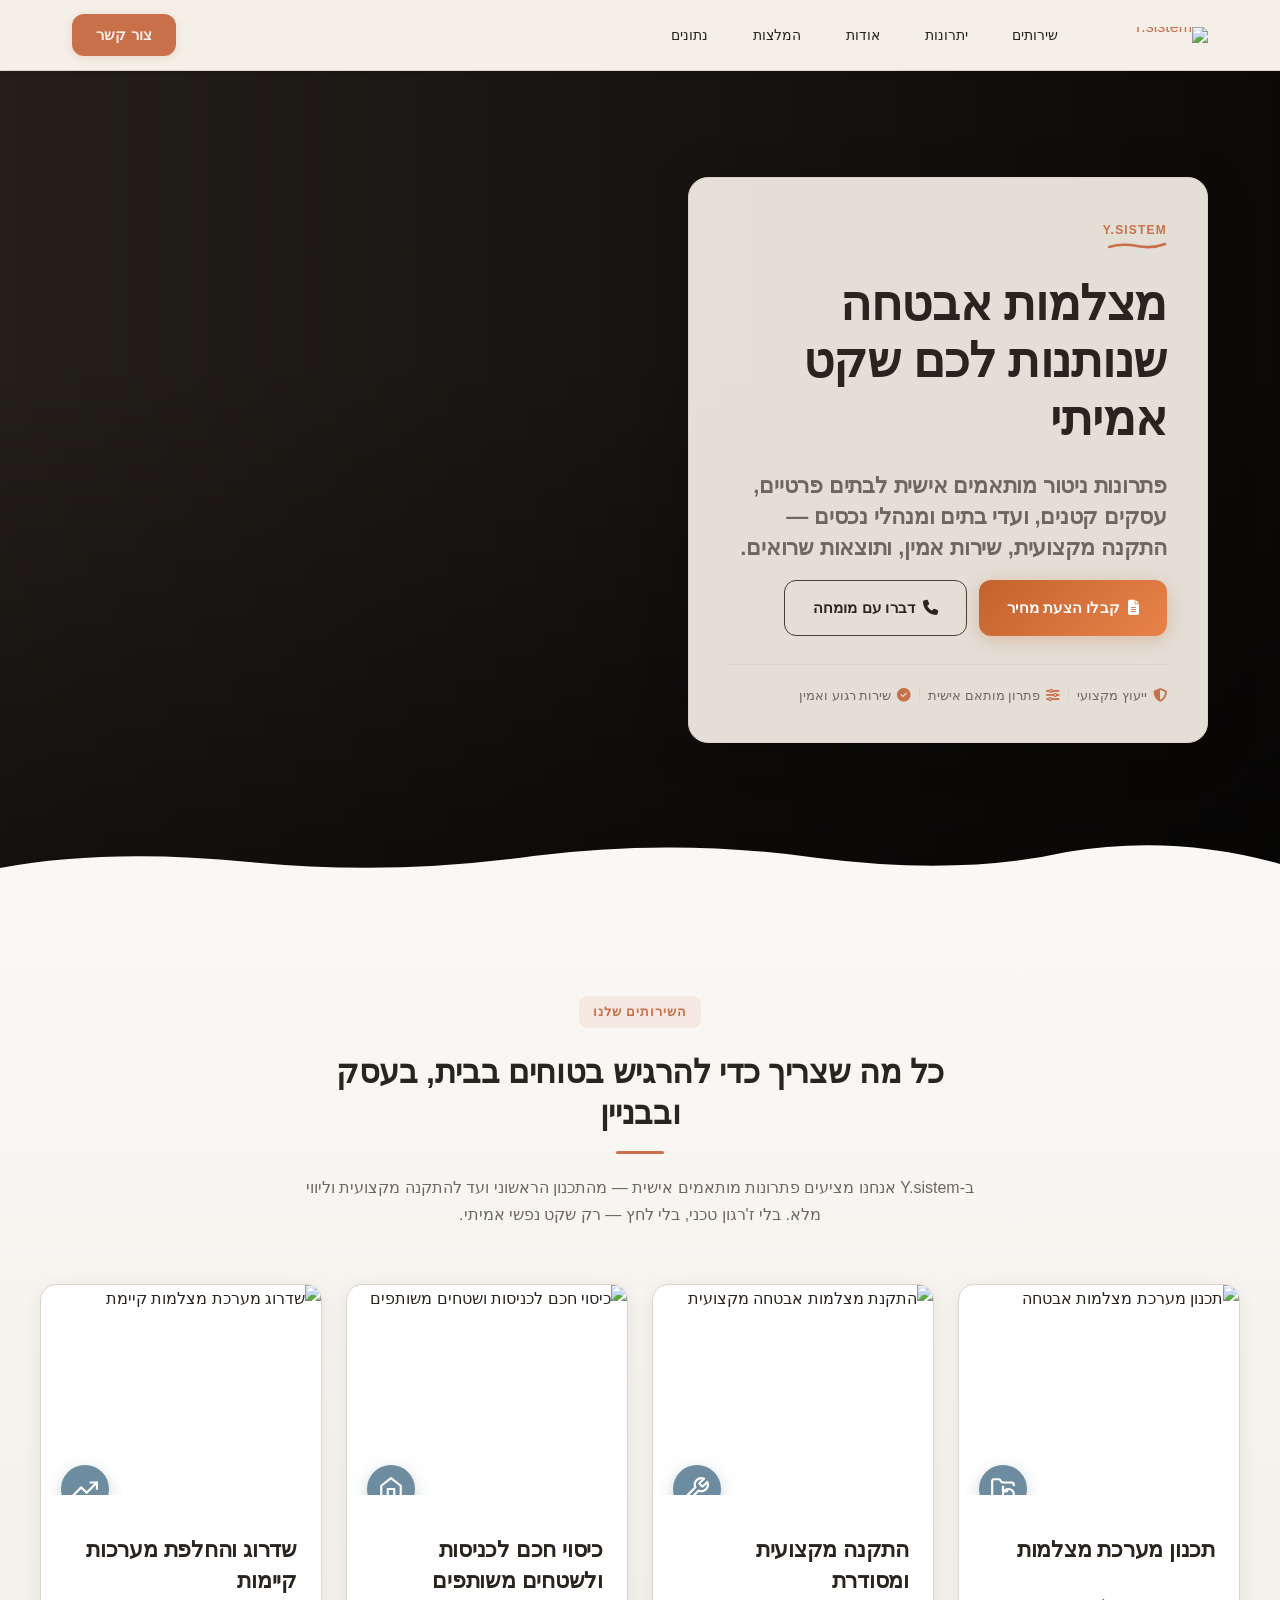
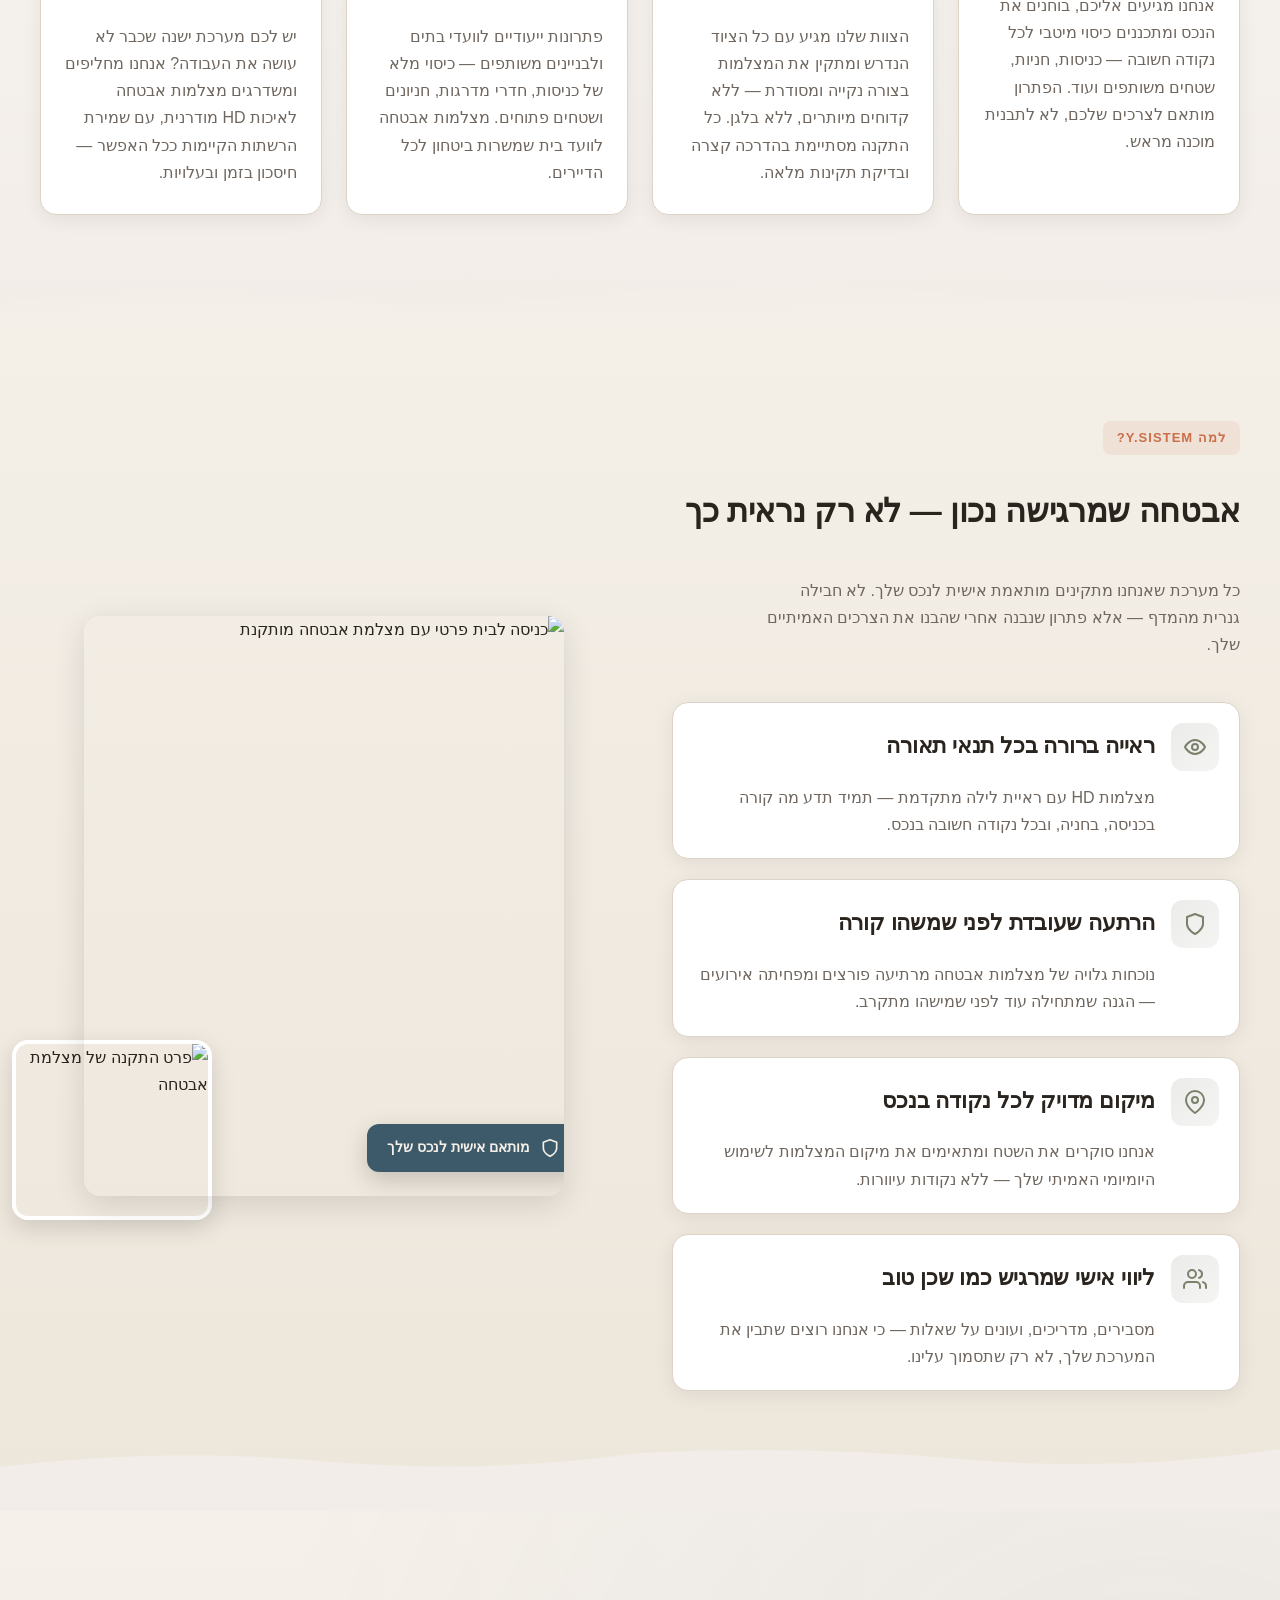
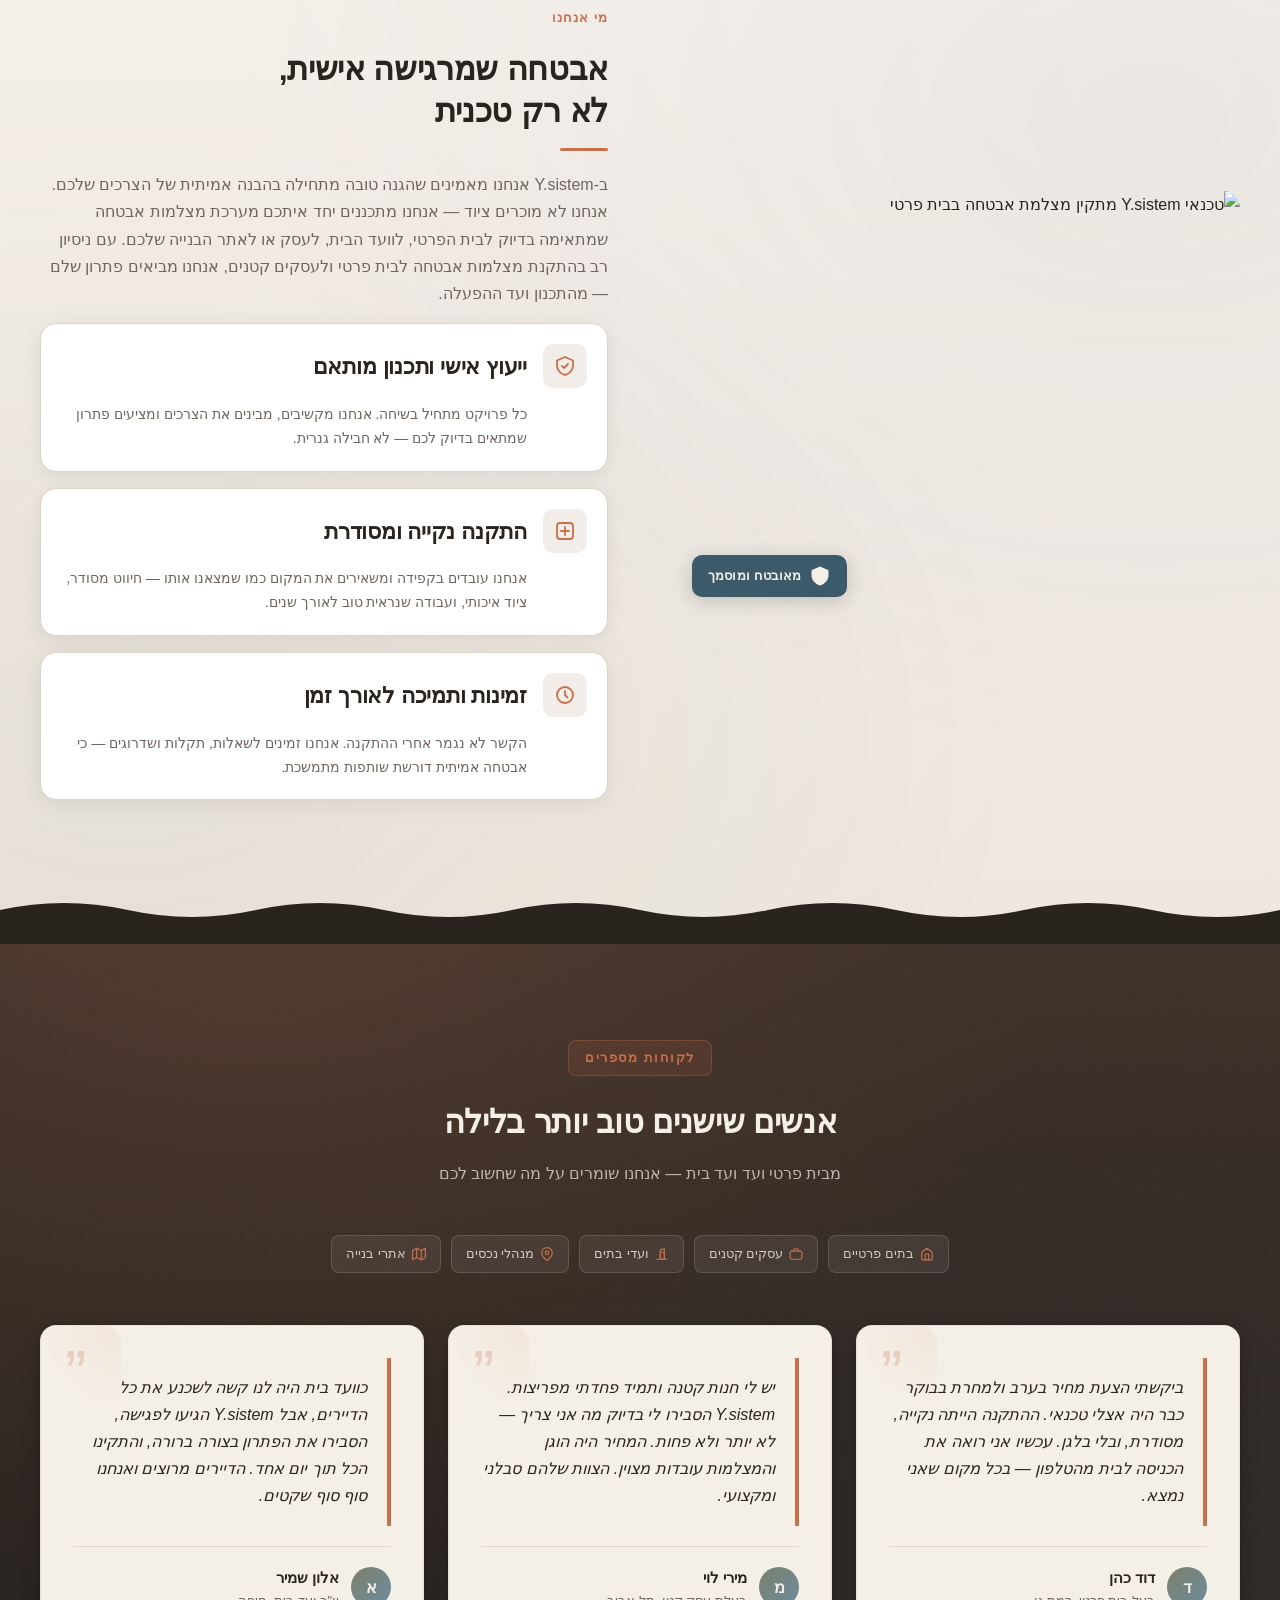
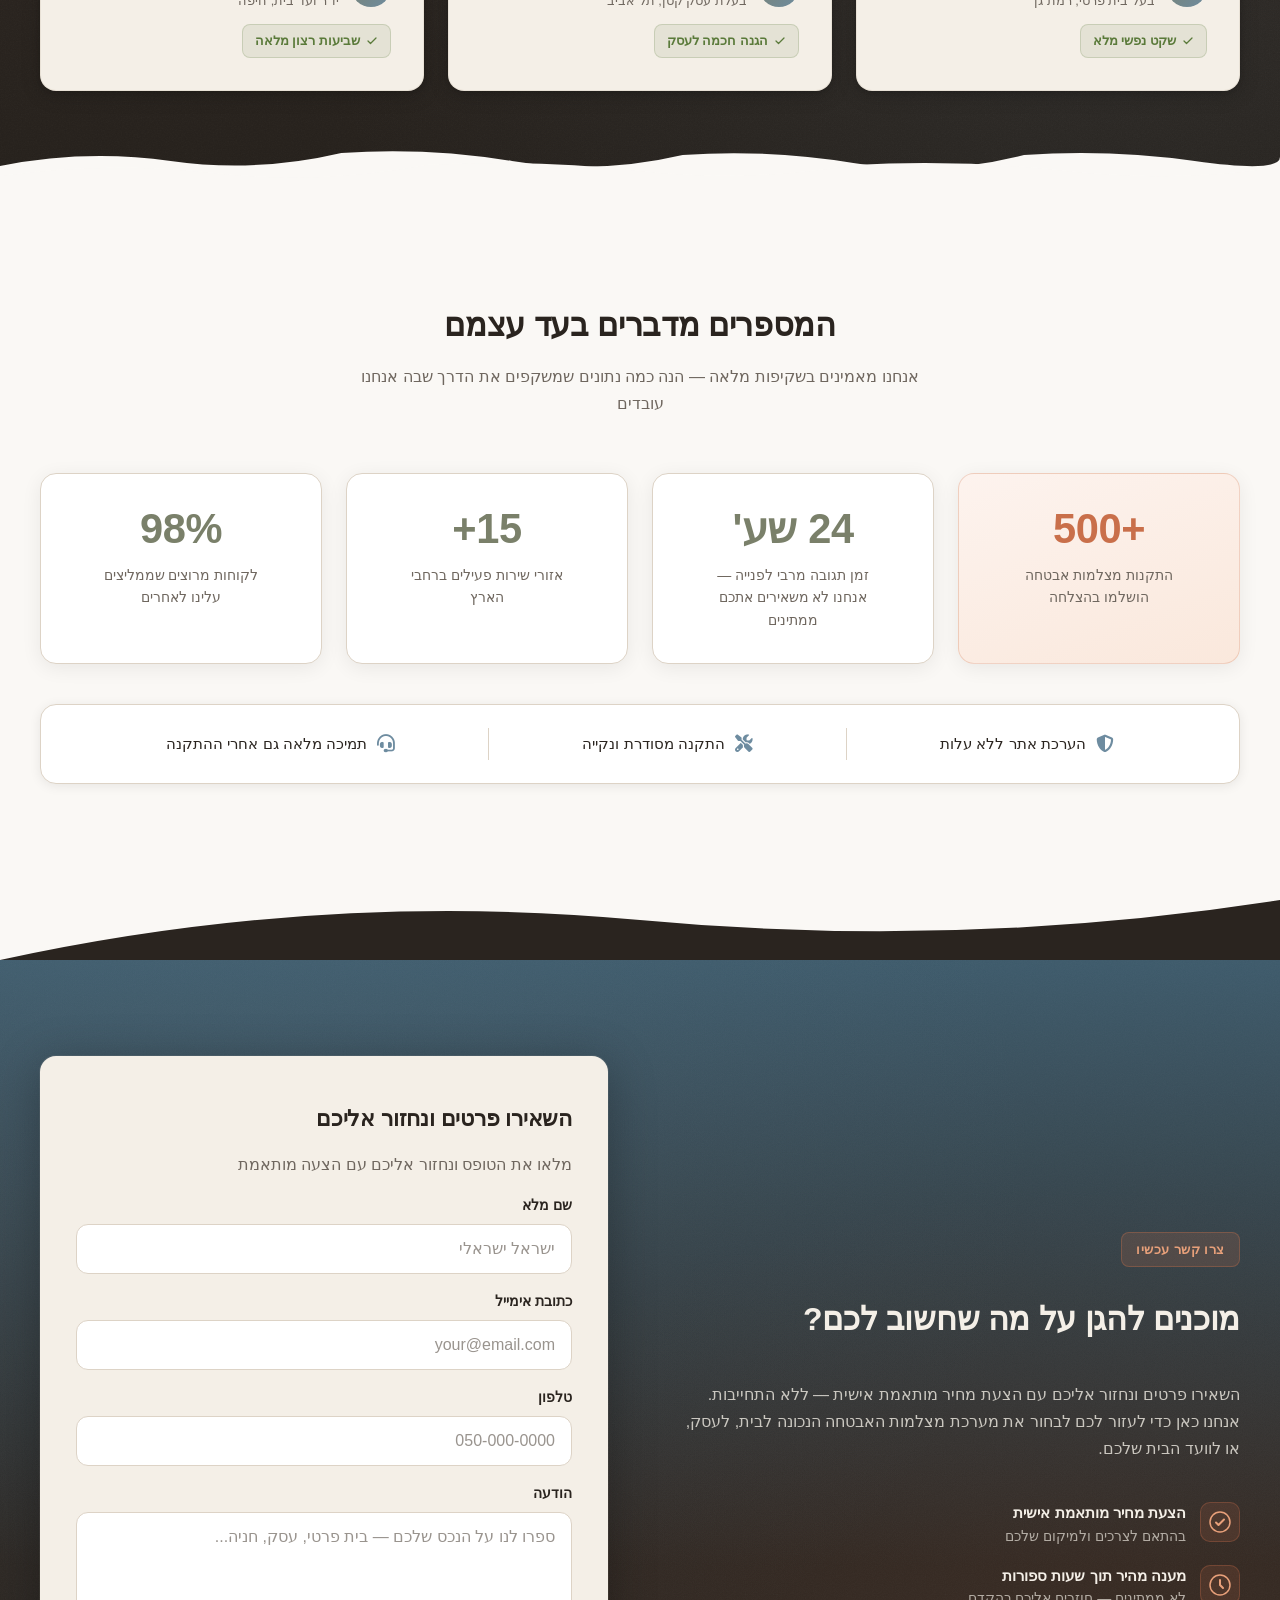
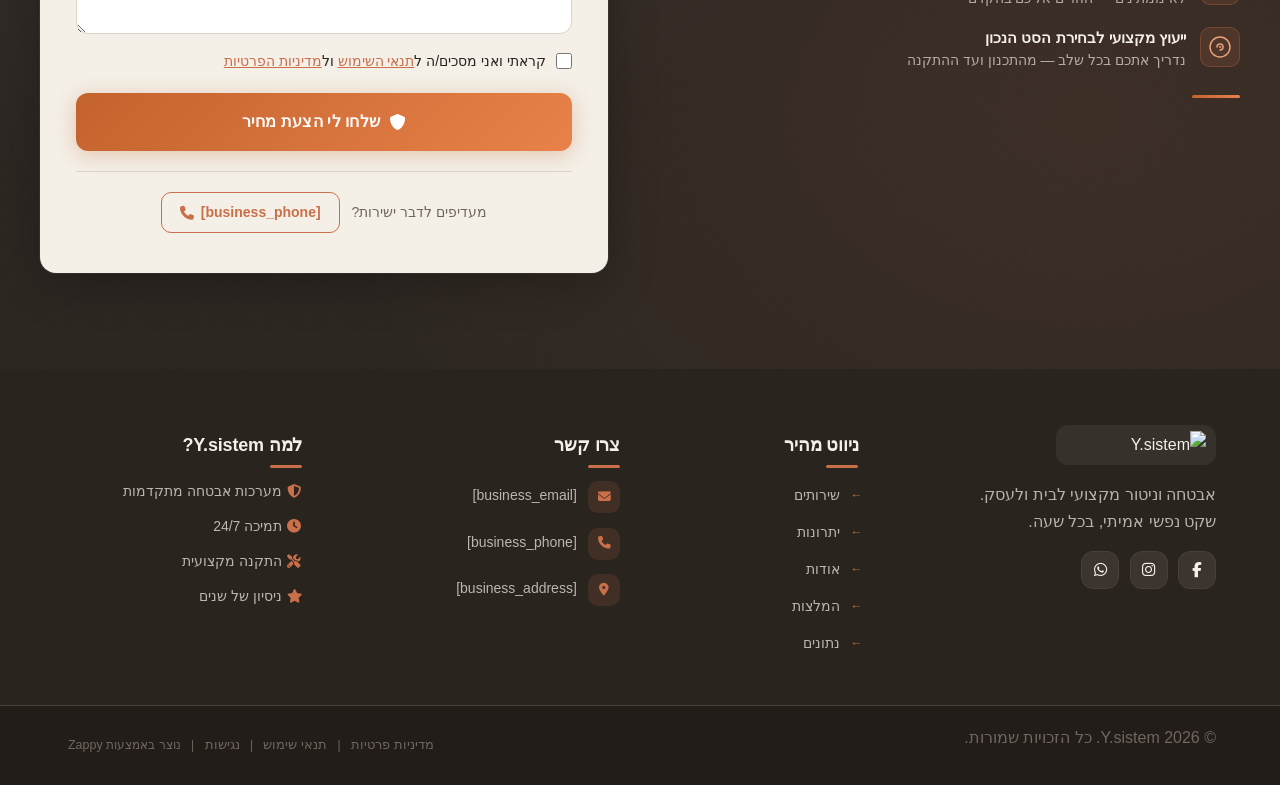
==== index.html @ 4dee4d4c "Background sync: Progressive GitHub Sync" ====
<!DOCTYPE html>
<html lang="he" dir="rtl">
<head>
    <meta charset="UTF-8">
    <meta name="viewport" content="width=device-width, initial-scale=1.0">
    <meta name="robots" content="index, follow">
    <title>Y.sistem — Y.sistem</title>
    <meta name="description" content="A security cameras business focused on creating a high-converting landing page with strong calls-to-action. The brand operates in the security and surveillance ">
    <meta name="keywords" content="Y.sistem, y.sistem, מצלמות אבטחה לעסקים קטנים, התקנת מצלמות אבטחה לבית פרטי, מצלמות אבטחה לוועד בית">
    
    <!-- Favicons -->
    <link rel="icon" type="image/x-icon" href="/assets/favicon.ico">
    <link rel="icon" type="image/png" sizes="16x16" href="/assets/favicon-16x16.png">
    <link rel="icon" type="image/png" sizes="32x32" href="/assets/favicon-32x32.png">
    <link rel="icon" type="image/png" sizes="48x48" href="/assets/favicon-48x48.png">
    <link rel="icon" type="image/png" sizes="192x192" href="/assets/favicon-192x192.png">
    <link rel="icon" type="image/png" sizes="512x512" href="/assets/favicon-512x512.png">
    <link rel="apple-touch-icon" href="/assets/apple-touch-icon.png">
    <!-- Zappy Analytics -->
<script>
(function() {
  'use strict';
  
  // Configuration
  var config = {
    websiteId: '3fe1076c-940b-409e-95b7-175dc9097318',
    apiUrl: 'https://api.zappy5.com/api/analytics/track',
    sessionDuration: 30 * 60 * 1000, // 30 minutes
    visitorDuration: 30 * 24 * 60 * 60 * 1000, // 30 days
    trackPageViews: true,
    trackClicks: true,
    trackFormSubmissions: true
  };
  
  // Generate or retrieve persistent visitor ID (30 days)
  function getVisitorId() {
    var visitorKey = 'zappy_visitor_' + config.websiteId;
    var visitor = null;
    
    try {
      visitor = localStorage.getItem(visitorKey);
      if (visitor) {
        var visitorData = JSON.parse(visitor);
        var now = Date.now();
        
        // Check if visitor ID is still valid (30 days)
        if (now - visitorData.created < config.visitorDuration) {
          // Update last seen timestamp
          visitorData.lastSeen = now;
          localStorage.setItem(visitorKey, JSON.stringify(visitorData));
          return visitorData.id;
        }
      }
    } catch (e) {
      console.warn('Zappy Analytics: LocalStorage not available');
    }
    
    // Generate new visitor ID
    var newVisitorId = 'zv_' + Date.now() + '_' + Math.random().toString(36).substr(2, 9);
    
    try {
      localStorage.setItem(visitorKey, JSON.stringify({
        id: newVisitorId,
        created: Date.now(),
        lastSeen: Date.now()
      }));
    } catch (e) {
      // Continue without local storage
    }
    
    return newVisitorId;
  }
  
  // Generate or retrieve session ID (30 minutes)
  function getSessionId() {
    var sessionKey = 'zappy_session_' + config.websiteId;
    var session = null;
    
    try {
      session = sessionStorage.getItem(sessionKey);
      if (session) {
        var sessionData = JSON.parse(session);
        var now = Date.now();
        
        // Check if session is still valid
        if (now - sessionData.timestamp < config.sessionDuration) {
          // Update timestamp
          sessionData.timestamp = now;
          sessionStorage.setItem(sessionKey, JSON.stringify(sessionData));
          return sessionData.id;
        }
      }
    } catch (e) {
      console.warn('Zappy Analytics: SessionStorage not available');
    }
    
    // Generate new session ID
    var newSessionId = 'zs_' + Date.now() + '_' + Math.random().toString(36).substr(2, 9);
    
    try {
      sessionStorage.setItem(sessionKey, JSON.stringify({
        id: newSessionId,
        timestamp: Date.now()
      }));
    } catch (e) {
      // Continue without session storage
    }
    
    return newSessionId;
  }
  
  var visitorId = getVisitorId();
  var sessionId = getSessionId();
  
  // Track an event
  function trackEvent(eventType, data) {
    data = data || {};
    
    var eventData = {
      website_id: config.websiteId,
      event_type: eventType,
      page_path: window.location.pathname,
      referrer: document.referrer || 'direct',
      visitor_id: visitorId,
      session_id: sessionId,
      metadata: data
    };
    
    // Use sendBeacon if available (better for page unload events)
    if (navigator.sendBeacon) {
      var blob = new Blob([JSON.stringify(eventData)], { type: 'application/json' });
      navigator.sendBeacon(config.apiUrl, blob);
    } else {
      // Fallback to fetch
      fetch(config.apiUrl, {
        method: 'POST',
        headers: {
          'Content-Type': 'application/json'
        },
        body: JSON.stringify(eventData),
        keepalive: true
      }).catch(function(error) {
        console.warn('Zappy Analytics: Failed to track event', error);
      });
    }
  }
  
  // Track page view
  if (config.trackPageViews) {
    trackEvent('pageview', {
      title: document.title,
      url: window.location.href
    });
  }
  
  // Track clicks on important elements
  if (config.trackClicks) {
    document.addEventListener('click', function(e) {
      var target = e.target;
      
      // Track button clicks (counted as actions)
      if (target.tagName === 'BUTTON' || target.closest('button')) {
        var button = target.tagName === 'BUTTON' ? target : target.closest('button');
        trackEvent('click', {
          element: 'button',
          text: button.textContent.trim().substring(0, 100),
          id: button.id || null,
          class: button.className || null
        });
      }
      
      // Track link clicks (navigation - not counted as actions)
      else if (target.tagName === 'A' || target.closest('a')) {
        var link = target.tagName === 'A' ? target : target.closest('a');
        trackEvent('navigation', {
          element: 'link',
          text: link.textContent.trim().substring(0, 100),
          href: link.href,
          external: link.hostname !== window.location.hostname
        });
      }
    }, true);
  }
  
  // Track form submissions
  if (config.trackFormSubmissions) {
    document.addEventListener('submit', function(e) {
      var form = e.target;
      
      trackEvent('form_submit', {
        form_id: form.id || null,
        form_name: form.name || null,
        form_action: form.action || null,
        form_method: form.method || 'GET'
      });
    }, true);
  }
  
  // Track time on page (send on page unload)
  var pageLoadTime = Date.now();
  
  window.addEventListener('beforeunload', function() {
    var timeOnPage = Math.floor((Date.now() - pageLoadTime) / 1000); // in seconds
    
    trackEvent('page_unload', {
      time_on_page: timeOnPage,
      page_path: window.location.pathname
    });
  });
  
  // Expose tracking function globally for custom events
  window.zappyAnalytics = {
    track: trackEvent,
    getVisitorId: function() { return visitorId; },
    getSessionId: function() { return sessionId; }
  };
  
})();
</script>
<!-- End Zappy Analytics -->
    <meta property="og:title" content="Y.sistem — Y.sistem">
    <meta property="og:description" content="A security cameras business focused on creating a high-converting landing page with strong calls-to-action. The brand operates in the security and surveillance ">
    <meta name="twitter:card" content="summary_large_image">
    <meta name="twitter:title" content="Y.sistem — Y.sistem">
    <meta name="twitter:description" content="A security cameras business focused on creating a high-converting landing page with strong calls-to-action. The brand operates in the security and surveillance ">
    <meta property="og:type" content="website">
  <meta property="og:locale" content="he_IL">
  
  
  
  
  
  <link rel="stylesheet" href="https://cdnjs.cloudflare.com/ajax/libs/font-awesome/6.4.0/css/all.min.css">

    <!-- Favicons -->
    <link rel="icon" type="image/x-icon" href="/assets/favicon.ico">
    <link rel="icon" type="image/png" sizes="16x16" href="/assets/favicon-16x16.png">
    <link rel="icon" type="image/png" sizes="32x32" href="/assets/favicon-32x32.png">
    <link rel="icon" type="image/png" sizes="48x48" href="/assets/favicon-48x48.png">
    <link rel="icon" type="image/png" sizes="192x192" href="/assets/favicon-192x192.png">
    <link rel="icon" type="image/png" sizes="512x512" href="/assets/favicon-512x512.png">
    <link rel="apple-touch-icon" href="/assets/apple-touch-icon.png">
    <!-- Cookie Consent -->
    <link rel="stylesheet" href="https://cdn.jsdelivr.net/npm/vanilla-cookieconsent@3/dist/cookieconsent.css">
    <script src="https://cdn.jsdelivr.net/npm/vanilla-cookieconsent@3/dist/cookieconsent.umd.js"></script>
    <!-- Mickidum Accessibility Toolbar -->
    <script src="https://cdn.jsdelivr.net/gh/mickidum/acc_toolbar/acctoolbar/acctoolbar.min.js"></script>
    <link rel="stylesheet" href="/styles.css">

    <style id="zappy-dropdown-submenu-styles">
      /* ========== DESKTOP DROPDOWN SUBMENU STYLES ========== */
      /* Base styles for dropdown submenus - parent must be positioned */
      .nav-menu li:has(.sub-menu), nav li:has(.sub-menu), .navbar li:has(.sub-menu), #navMenu li:has(.sub-menu) { position: relative; }
      /* Submenu base - hidden by default */
      .nav-menu .sub-menu, nav .sub-menu, .navbar .sub-menu, #navMenu .sub-menu { display: block !important; position: absolute !important; top: 100%; left: 0; min-width: 220px; background: white; border-radius: 8px; box-shadow: 0 8px 25px rgba(0,0,0,0.15); padding: 8px 0; opacity: 0; visibility: hidden; transform: translateY(10px); transition: all 0.3s ease; z-index: 1000; list-style: none; pointer-events: none; }
      /* CRITICAL: Desktop hover styles to show dropdown */
      .nav-menu li:hover > .sub-menu, nav li:hover > .sub-menu, .navbar li:hover > .sub-menu, #navMenu li:hover > .sub-menu { opacity: 1 !important; visibility: visible !important; transform: translateY(0) !important; pointer-events: auto !important; }
      /* Submenu item styling */
      .sub-menu li { list-style: none; margin: 0; padding: 0; }
      .sub-menu a { display: block !important; padding: 10px 16px !important; color: var(--text-dark, #333) !important; font-weight: 500; text-decoration: none; white-space: nowrap; transition: background-color 0.2s; }
      .sub-menu .zappy-nav-child > a { padding-left: 28px !important; font-size: 0.9em !important; opacity: 0.85 !important; }
      [dir="rtl"] .sub-menu .zappy-nav-child > a, html[lang="he"] .sub-menu .zappy-nav-child > a, html[lang="ar"] .sub-menu .zappy-nav-child > a { padding-left: 10px !important; padding-right: 28px !important; }
      .sub-menu .zappy-nav-parent > a { font-weight: 600 !important; }
      .sub-menu a:hover { background-color: #f5f5f5; }
      /* RTL (Hebrew/Arabic) dropdown positioning */
      [dir="rtl"] .nav-menu .sub-menu, [dir="rtl"] nav .sub-menu, [dir="rtl"] .navbar .sub-menu, html[lang="he"] .nav-menu .sub-menu, html[lang="he"] nav .sub-menu, html[lang="he"] .navbar .sub-menu, html[lang="ar"] .nav-menu .sub-menu, html[lang="ar"] nav .sub-menu, html[lang="ar"] .navbar .sub-menu { left: auto !important; right: 0 !important; }
      /* Hide empty dropdown menus (exclude catalog sub-menus that use <a> children instead of <li>) */
      .sub-menu:empty, .sub-menu:not(:has(li:not(.zappy-hidden-menu-item))):not(:has(> a)), .sub-menu:not(:has(li)):not(:has(> a)) { display: none !important; opacity: 0 !important; visibility: hidden !important; pointer-events: none !important; }
      /* Desktop: show submenu on Menu Group hover */
      li:has(.menu-group-title):hover > .sub-menu { opacity: 1 !important; visibility: visible !important; transform: translateY(0) !important; pointer-events: auto !important; }
      /* Menu Group title styling */
      .nav-menu > li > .menu-group-title, #navMenu > li > .menu-group-title { display: inline-block; padding: 0.5rem 1rem; cursor: default; user-select: none; }
      
      /* ========== MOBILE SUBMENU STYLES ========== */
      @media (max-width: 768px) {
        .nav-menu .sub-menu, nav .sub-menu, .navbar .sub-menu, #navMenu .sub-menu { position: static !important; transform: none !important; box-shadow: none !important; background: transparent !important; max-height: 0; overflow: hidden; opacity: 0; visibility: hidden; transition: max-height 0.3s ease, opacity 0.3s ease; padding: 0 !important; border-radius: 0 !important; }
        .navbar .sub-menu.mobile-expanded, .nav-menu .sub-menu.mobile-expanded, #navMenu .sub-menu.mobile-expanded { max-height: none !important; overflow-y: visible !important; opacity: 1 !important; visibility: visible !important; padding: 8px 0 8px 16px !important; }
        [dir="rtl"] .sub-menu.mobile-expanded, html[lang="he"] .sub-menu.mobile-expanded { padding: 8px 16px 8px 0 !important; }
        /* Disable hover behavior on mobile */
        .nav-menu li:hover > .sub-menu, nav li:hover > .sub-menu, .navbar li:hover > .sub-menu, #navMenu li:hover > .sub-menu { opacity: 0; visibility: hidden; pointer-events: none; }
        .nav-menu li > .sub-menu.mobile-expanded, nav li > .sub-menu.mobile-expanded, .navbar li > .sub-menu.mobile-expanded, #navMenu li > .sub-menu.mobile-expanded { opacity: 1 !important; visibility: visible !important; pointer-events: auto !important; }
        .nav-menu li:has(.sub-menu), nav li:has(.sub-menu), .navbar li:has(.sub-menu), #navMenu li:has(.sub-menu) { display: flex !important; flex-wrap: wrap !important; align-items: center !important; position: relative !important; min-height: 44px !important; }
        .nav-menu li:has(.sub-menu) > a, nav li:has(.sub-menu) > a, .navbar li:has(.sub-menu) > a, #navMenu li:has(.sub-menu) > a { flex: 1 !important; min-width: 0 !important; }
        .nav-menu li:has(.sub-menu) > .menu-group-title, nav li:has(.sub-menu) > .menu-group-title, .navbar li:has(.sub-menu) > .menu-group-title, #navMenu li:has(.sub-menu) > .menu-group-title { flex: 1 !important; min-width: 0 !important; padding: 0 !important; line-height: inherit !important; }
        .nav-menu li:has(.sub-menu) > .sub-menu, nav li:has(.sub-menu) > .sub-menu, .navbar li:has(.sub-menu) > .sub-menu, #navMenu li:has(.sub-menu) > .sub-menu { flex-basis: 100% !important; width: 100% !important; }
        .nav-menu li:has(.sub-menu) > a [class*="chevron"], .nav-menu li:has(.sub-menu) > a [class*="arrow"], .nav-menu li:has(.sub-menu) > a .fa-chevron-down, .nav-menu li:has(.sub-menu) > a .fa-angle-down, nav li:has(.sub-menu) > a [class*="chevron"], nav li:has(.sub-menu) > a [class*="arrow"], #navMenu li:has(.sub-menu) > a [class*="chevron"], #navMenu li:has(.sub-menu) > a [class*="arrow"] { display: none !important; visibility: hidden !important; }
        .mobile-submenu-toggle { display: flex !important; align-items: center !important; justify-content: center !important; width: 44px !important; height: auto !important; background: transparent !important; border: none !important; cursor: pointer !important; color: var(--text-dark) !important; position: static !important; flex-shrink: 0 !important; align-self: stretch !important; z-index: 2 !important; padding: 0 !important; margin: 0 !important; }
        .mobile-submenu-toggle::after { content: '' !important; width: 0 !important; height: 0 !important; border-left: 6px solid transparent !important; border-right: 6px solid transparent !important; border-top: 7px solid currentColor !important; transition: transform 0.3s ease !important; }
        .mobile-submenu-toggle.expanded::after { transform: rotate(180deg) !important; }
        .sub-menu a { padding: 10px 0 !important; display: block !important; color: var(--text-dark) !important; white-space: normal !important; }
        .sub-menu .zappy-nav-child > a { padding-left: 28px !important; font-size: 0.9em !important; opacity: 0.85 !important; }
        [dir="rtl"] .sub-menu .zappy-nav-child > a, html[lang="he"] .sub-menu .zappy-nav-child > a, html[lang="ar"] .sub-menu .zappy-nav-child > a { padding-left: 0 !important; padding-right: 28px !important; }
        .sub-menu .zappy-nav-parent > a { font-weight: 600 !important; }
        .nav-menu.active, #navMenu.active { max-width: 100vw !important; overflow-x: hidden !important; box-sizing: border-box !important; }
        .navbar .sub-menu li a, nav.navbar .sub-menu li a, .zappy-products-dropdown .sub-menu a { color: var(--text-dark) !important; }
      }
      @media (min-width: 769px) { .mobile-submenu-toggle { display: none !important; } }
    </style>

    <style id="mobile-lang-menu-deployed-css">
    @media (max-width: 768px) {
      .lang-switcher,
      .nav-cta-container .lang-switcher,
      .nav-container .lang-switcher,
      .navbar .lang-switcher,
      .navbar .nav-cta-container .lang-switcher,
      .nav-icons-left .lang-switcher,
      .nav-ecommerce-icons .lang-switcher { display: none !important; }
      .mobile-lang-menu { width: 100%; border-top: 1px solid rgba(128,128,128,0.2); padding: 8px 0 0 0; margin-top: 8px; }
      .mobile-lang-toggle { display: flex !important; align-items: center; justify-content: space-between; width: 100%; padding: 12px 16px; background: none; border: none; cursor: pointer; font-size: 15px; color: inherit; font-family: inherit; }
      .mobile-lang-toggle::after { content: ''; display: inline-block; width: 8px; height: 8px; border-right: 2px solid currentColor; border-bottom: 2px solid currentColor; transform: rotate(45deg); transition: transform 0.3s ease; margin-left: 8px; }
      .mobile-lang-toggle.expanded::after { transform: rotate(-135deg); }
      .mobile-lang-options { max-height: 0; overflow: hidden; transition: max-height 0.3s ease; }
      .mobile-lang-options.expanded { max-height: 300px; }
      .mobile-lang-option { display: flex !important; align-items: center; gap: 10px; padding: 10px 24px; text-decoration: none; color: inherit; font-size: 14px; font-family: inherit; }
      .mobile-lang-option:hover { background: rgba(128,128,128,0.1); }
      .mobile-lang-option.active { font-weight: 600; opacity: 0.7; pointer-events: none; }
      .mobile-lang-option img { width: 20px; height: 20px; border-radius: 50%; }
    }
    @media (min-width: 769px) {
      .mobile-lang-menu { display: none !important; }
    }
    </style>

    <style id="zappy-widget-visibility">
      #mic-access-tool-general-button, .mic-access-tool-general-button,
      #mic-init-access-tool .mic-access-tool-general-button, #mic-init-access-tool #mic-access-tool-general-button,
      ._access-icon, #mic-access-tool-box, .mic-access-tool-box,
      #mic-init-access-tool #mic-access-tool-box, div[id*="mic-access-tool-box"], ._access-menu {
        display: none !important; visibility: hidden !important; opacity: 0 !important; pointer-events: none !important;
      }
    </style>
</head>
<body>

  <nav class="navbar" dir="rtl">
  <button class="mobile-toggle" id="mobileToggle" aria-label="Menu">
    <svg class="hamburger-icon" width="24" height="24" viewBox="0 0 24 24" fill="none">
      <path d="M3 12h18M3 6h18M3 18h18" stroke="currentColor" stroke-width="2" stroke-linecap="round"></path>
    </svg>
    <svg class="close-icon" width="24" height="24" viewBox="0 0 24 24" fill="none" style="display: none;">
      <path d="M18 6L6 18M6 6l12 12" stroke="currentColor" stroke-width="2" stroke-linecap="round"></path>
    </svg>
  </button>

  <button class="phone-header-btn" data-phone="[business_phone]" aria-label="Call">
    <svg width="20" height="20" viewBox="0 0 24 24" fill="currentColor">
      <path d="M22 16.92v3a2 2 0 0 1-2.18 2 19.79 19.79 0 0 1-8.63-3.07 19.5 19.5 0 0 1-6-6 19.79 19.79 0 0 1-3.07-8.67A2 2 0 0 1 4.11 2h3a2 2 0 0 1 2 1.72 12.84 12.84 0 0 0 .7 2.81 2 2 0 0 1-.45 2.11L8.09 9.91a16 16 0 0 0 6 6l1.27-1.27a2 2 0 0 1 2.11-.45 12.84 12.84 0 0 0 2.81.7A2 2 0 0 1 22 16.92z"></path>
    </svg>
  </button>

  <div class="nav-container">
    <div class="nav-right-group"><div class="nav-brand">
      <a href="/" class="logo-link">
        <img src="/assets/y-sistem-logo.webp" alt="Y.sistem" class="logo">
      </a>
    </div><ul class="nav-menu" id="navMenu"><li><a href="#services">שירותים</a></li><li><a href="#benefits">יתרונות</a></li><li><a href="#about">אודות</a></li><li><a href="#testimonials">המלצות</a></li><li><a href="#stats">נתונים</a></li></ul></div>

    

    <div class="nav-cta-container">
      <a href="#contact" class="nav-cta-btn">צור קשר</a>
    </div>
  </div>
</nav>
<script>

// Navbar Mobile Menu Toggle and Contrast Fix
(function() {
  // Use 'load' event instead of 'DOMContentLoaded' to ensure we run AFTER all other scripts
  window.addEventListener('load', function() {
    
    // FIX MOBILE BUTTON CONTRAST
    // Detect navbar background color and apply contrasting color to mobile buttons
    const navbar = document.querySelector('.navbar, nav, header');
    if (!navbar) {
      console.log('[Navbar] Navbar element not found');
      return;
    }
    
    // DECLARE VARIABLES EARLY to avoid Temporal Dead Zone errors
    // These are used in multiple places below
    let mobileToggle = document.getElementById('mobileToggle') ||
                       document.querySelector('.mobile-toggle') ||
                       document.querySelector('.hamburger') ||
                       document.querySelector('.hamburger-menu') ||
                       document.querySelector('.menu-toggle') ||
                       document.querySelector('.burger-menu') ||
                       document.querySelector('[aria-label="Menu"]') ||
                       document.querySelector('[aria-label="תפריט"]');
    
    const phoneBtn = document.querySelector('.phone-header-btn');
    
    const computedStyle = window.getComputedStyle(navbar);
    let bgColor = computedStyle.backgroundColor;
    
    console.log('[Navbar] Initial navbar background:', bgColor);
    
    // Check if background is transparent or rgba with 0 alpha
    const isTransparent = bgColor === 'transparent' || 
                         bgColor === 'rgba(0, 0, 0, 0)' ||
                         (bgColor.startsWith('rgba') && bgColor.includes(', 0)'));
    
    if (isTransparent) {
      // Check for background-image or gradient
      const bgImage = computedStyle.backgroundImage;
      if (bgImage && bgImage !== 'none') {
        console.log('[Navbar] Navbar has background image/gradient, using dark text');
        bgColor = 'rgb(240, 240, 240)'; // Assume light background
      } else {
        // Transparent navbar - check body background
        const bodyBg = window.getComputedStyle(document.body).backgroundColor;
        console.log('[Navbar] Navbar transparent, using body background:', bodyBg);
        bgColor = bodyBg;
      }
    }
    
    // Calculate luminance to determine if background is light or dark
    const rgb = bgColor.match(/\d+/g);
    if (rgb && rgb.length >= 3) {
      const r = parseInt(rgb[0]);
      const g = parseInt(rgb[1]);
      const b = parseInt(rgb[2]);
      const luminance = (0.299 * r + 0.587 * g + 0.114 * b) / 255;
      
      // Mobile button colors are set by Claude's AI-generated CSS (same as .nav-menu a)
      // No dynamic color overrides needed - colors come from the generated navbar CSS
      console.log('[Navbar] Mobile button colors preserved from Claude CSS (luminance:', luminance.toFixed(2) + ')');
      
      // FIX ICON SIZES - Ensure SVGs are properly sized and visible
      // INJECT CRITICAL CSS TO OVERRIDE ANY CONFLICTING RULES
      const criticalCSS = document.createElement('style');
      criticalCSS.id = 'zappy-mobile-nav-fix';
      const htmlLang = document.documentElement.lang || 'en';
      const htmlDir = document.documentElement.dir || 'ltr';
      // Check both dir attribute AND lang for RTL detection
      // dir="rtl" is the most reliable indicator
      const isRTL = htmlDir === 'rtl' || htmlLang === 'he' || htmlLang === 'ar';
      
      criticalCSS.textContent = `
        /* Hide mobile buttons on desktop, show only on mobile */
        @media (min-width: 769px) {
          .mobile-toggle,
          .phone-header-btn {
            display: none !important;
          }
        }
        
        /* Show and position mobile buttons correctly on mobile */
        @media (max-width: 768px) {
          .mobile-toggle,
          .phone-header-btn {
            position: absolute !important;
            top: 50% !important;
            transform: translateY(-50%) !important;
            z-index: 1001 !important;
            display: flex !important;
            align-items: center !important;
            justify-content: center !important;
            width: 36px !important;
            height: 36px !important;
            border-radius: 50% !important;
            border: none !important;
            cursor: pointer !important;
            padding: 6px !important;
            background: none !important;
            color: var(--nav-text, var(--text-dark)) !important;
          }
          
          /* LTR positioning (default): hamburger LEFT, phone RIGHT */
          html:not([dir="rtl"]):not([lang="he"]):not([lang="ar"]) .mobile-toggle,
          html[dir="ltr"] .mobile-toggle {
            left: 12px !important;
            right: auto !important;
          }
          html:not([dir="rtl"]):not([lang="he"]):not([lang="ar"]) .phone-header-btn,
          html[dir="ltr"] .phone-header-btn {
            right: 12px !important;
            left: auto !important;
          }
          
          /* RTL positioning: hamburger RIGHT, phone LEFT */
          html[dir="rtl"] .mobile-toggle,
          html[lang="he"] .mobile-toggle,
          html[lang="ar"] .mobile-toggle {
            right: 12px !important;
            left: auto !important;
          }
          html[dir="rtl"] .phone-header-btn,
          html[lang="he"] .phone-header-btn,
          html[lang="ar"] .phone-header-btn {
            left: 12px !important;
            right: auto !important;
          }
          
          /* CRITICAL: Ensure nav-container has min-height on mobile */
          /* All children are positioned absolutely/fixed on mobile, so height:auto collapses to 0 */
          .nav-container {
            min-height: 70px !important;
            position: relative !important;
          }
          
          /* Ensure SVG icons are properly sized and inherit color */
          .mobile-toggle svg,
          .phone-header-btn svg {
            width: 24px !important;
            height: 24px !important;
            /* Don't force display - let JavaScript control hamburger/close toggle */
          }
          
          /* Reset nav-cta-container on mobile - remove desktop box-shadow/padding */
          /* that creates a visible ghost box when CTA button is hidden */
          .nav-cta-container {
            box-shadow: none !important;
            padding: 0 !important;
          }
          
          /* Hide nav-cta-container entirely on mobile when there's no lang-switcher */
          /* (only the CTA button is inside, and it's hidden on mobile) */
          .nav-cta-container:not(:has(.lang-switcher)) {
            display: none !important;
          }
          
          /* CRITICAL: Prevent hero image fade gradient from bleeding over headline text */
          /* The .image-fade-gradient has bottom: -30px (extends below parent) */
          /* On mobile stacked layout, this overlaps the h1 text below the image */
          .hero-image-column {
            overflow: hidden !important;
          }
          .image-fade-gradient {
            bottom: 0 !important;
          }
          
          /* Hide desktop language switcher on mobile - hamburger menu handles it */
          /* High specificity to override stored CSS */
          .lang-switcher,
          .nav-cta-container .lang-switcher,
          .nav-container .lang-switcher,
          .navbar .lang-switcher,
          .navbar .nav-cta-container .lang-switcher {
            display: none !important;
          }
        }
      `;
      
      // Remove existing fix if present and inject new one
      const existing = document.getElementById('zappy-mobile-nav-fix');
      if (existing) existing.remove();
      document.head.appendChild(criticalCSS);
      
      console.log('[Navbar] Critical CSS injected for mobile nav positioning');
      
      // ONLY apply inline positioning styles on mobile viewport
      // On desktop, the CSS handles hiding these buttons with display: none
      // Inline styles were breaking desktop layout by overriding CSS
      const isMobileViewport = window.innerWidth <= 768;
      
      if (mobileToggle) {
        // Icon sizing applies to all viewports for consistency
        const hamburgerIcon = mobileToggle.querySelector('.hamburger-icon');
        const closeIcon = mobileToggle.querySelector('.close-icon');
        
        if (hamburgerIcon) {
          hamburgerIcon.style.setProperty('width', '24px', 'important');
          hamburgerIcon.style.setProperty('height', '24px', 'important');
          hamburgerIcon.style.setProperty('display', 'block', 'important'); // Show hamburger by default
        }
        if (closeIcon) {
          closeIcon.style.setProperty('width', '24px', 'important');
          closeIcon.style.setProperty('height', '24px', 'important');
          closeIcon.style.setProperty('display', 'none', 'important'); // Hide close icon by default
        }
        
        // ONLY set positioning inline styles on mobile
        if (isMobileViewport) {
          mobileToggle.style.setProperty('position', 'absolute', 'important');
          mobileToggle.style.setProperty('top', '50%', 'important');
          mobileToggle.style.setProperty('transform', 'translateY(-50%)', 'important');
          mobileToggle.style.setProperty('z-index', '1001', 'important');
          
          // Clear any inline left/right so CSS can take over based on html[dir]
          mobileToggle.style.removeProperty('left');
          mobileToggle.style.removeProperty('right');
          
          console.log('[Navbar] Mobile toggle positioning applied (mobile viewport)');
        } else {
          // On desktop, clear any positioning styles to let CSS handle it
          mobileToggle.style.removeProperty('position');
          mobileToggle.style.removeProperty('top');
          mobileToggle.style.removeProperty('transform');
          mobileToggle.style.removeProperty('z-index');
          mobileToggle.style.removeProperty('left');
          mobileToggle.style.removeProperty('right');
          console.log('[Navbar] Desktop viewport - cleared mobile toggle inline positioning');
        }
      }
      
      if (phoneBtn) {
        // Icon sizing applies to all viewports
        const phoneIcon = phoneBtn.querySelector('svg');
        if (phoneIcon) {
          phoneIcon.style.width = '24px';
          phoneIcon.style.height = '24px';
          phoneIcon.setAttribute('width', '24');
          phoneIcon.setAttribute('height', '24');
        }
        
        // ONLY set positioning inline styles on mobile
        if (isMobileViewport) {
          phoneBtn.style.setProperty('position', 'absolute', 'important');
          phoneBtn.style.setProperty('top', '50%', 'important');
          phoneBtn.style.setProperty('transform', 'translateY(-50%)', 'important');
          phoneBtn.style.setProperty('z-index', '1001', 'important');
          
          // Clear any inline left/right so CSS can take over based on html[dir]
          phoneBtn.style.removeProperty('left');
          phoneBtn.style.removeProperty('right');
          
          console.log('[Navbar] Phone button positioning applied (mobile viewport)');
        } else {
          // On desktop, clear any positioning styles to let CSS handle it
          phoneBtn.style.removeProperty('position');
          phoneBtn.style.removeProperty('top');
          phoneBtn.style.removeProperty('transform');
          phoneBtn.style.removeProperty('z-index');
          phoneBtn.style.removeProperty('left');
          phoneBtn.style.removeProperty('right');
          console.log('[Navbar] Desktop viewport - cleared phone button inline positioning');
        }
      }
    } else {
      console.log('[Navbar] Could not parse background color:', bgColor);
    }
    
    // MOBILE MENU TOGGLE
    // Re-query in case DOM changed (mobileToggle already declared at top of function)
    mobileToggle = document.getElementById('mobileToggle') ||
                   document.querySelector('.mobile-toggle') ||
                   document.querySelector('.hamburger') ||
                   document.querySelector('.hamburger-menu') ||
                   document.querySelector('.menu-toggle') ||
                   document.querySelector('.burger-menu') ||
                   document.querySelector('[aria-label="Menu"]') ||
                   document.querySelector('[aria-label="תפריט"]');
    
    // EXPANDED SEARCH: Find nav menu by ID or class
    const navMenu = document.getElementById('navMenu') ||
                  document.querySelector('.nav-menu') ||
                  document.querySelector('.nav-links') ||
                  document.querySelector('nav ul:not(.submenu)');
    
    if (!mobileToggle || !navMenu) {
      console.log('[Navbar] Mobile toggle or menu not found:', { toggle: !!mobileToggle, menu: !!navMenu });
      return;
    }
    
    // Ensure navMenu has ID for CSS targeting
    if (!navMenu.id) {
      navMenu.id = 'navMenu';
    }
    
    console.log('[Navbar] Initializing mobile menu...');
    
    // Remove any existing event listeners by cloning the button
    const newToggle = mobileToggle.cloneNode(true);
    mobileToggle.parentNode.replaceChild(newToggle, mobileToggle);
    
    // Toggle menu on button click - use newToggle now
    newToggle.addEventListener('click', function(e) {
      e.preventDefault();
      e.stopPropagation();
      
      const hamburgerIcon = this.querySelector('.hamburger-icon');
      const closeIcon = this.querySelector('.close-icon');
      const isActive = navMenu.classList.contains('active');
      
      if (isActive) {
        // Close menu
        navMenu.classList.remove('active');
        if (hamburgerIcon) hamburgerIcon.style.setProperty('display', 'block', 'important');
        if (closeIcon) closeIcon.style.setProperty('display', 'none', 'important');
        document.body.style.overflow = '';
        console.log('[Navbar] Menu closed');
      } else {
        // Open menu
        navMenu.classList.add('active');
        if (hamburgerIcon) hamburgerIcon.style.setProperty('display', 'none', 'important');
        if (closeIcon) closeIcon.style.setProperty('display', 'block', 'important');
        document.body.style.overflow = 'hidden';
        console.log('[Navbar] Menu opened');
      }
    });
    
    // Close menu when clicking nav links (but NOT dropdown toggles)
    const navLinks = navMenu.querySelectorAll('a');
    navLinks.forEach(function(link) {
      link.addEventListener('click', function() {
        // Don't close if it's a dropdown child (unless it's a real navigation link)
        if (this.getAttribute('href') === '#') return;
        
        const hamburgerIcon = newToggle.querySelector('.hamburger-icon');
        const closeIcon = newToggle.querySelector('.close-icon');
        
        navMenu.classList.remove('active');
        if (hamburgerIcon) hamburgerIcon.style.setProperty('display', 'block', 'important');
        if (closeIcon) closeIcon.style.setProperty('display', 'none', 'important');
        document.body.style.overflow = '';
        console.log('[Navbar] Menu closed (link clicked)');
      });
    });
    
    // DROPDOWN MENU TOGGLE (for mobile and touch devices)
    var dropdownToggles = navMenu.querySelectorAll('.dropdown-toggle');
    dropdownToggles.forEach(function(toggle) {
      toggle.addEventListener('click', function(e) {
        e.preventDefault();
        e.stopPropagation();
        var parent = this.closest('.nav-dropdown');
        if (!parent) return;
        
        // Close other open dropdowns at the same level
        var siblings = parent.parentNode.querySelectorAll('.nav-dropdown.open');
        siblings.forEach(function(sib) {
          if (sib !== parent) sib.classList.remove('open');
        });
        
        parent.classList.toggle('open');
        console.log('[Navbar] Dropdown toggled:', parent.classList.contains('open') ? 'open' : 'closed');
      });
    });
    
    // Close dropdowns when clicking outside
    document.addEventListener('click', function(e) {
      if (!e.target.closest('.nav-dropdown')) {
        var openDropdowns = document.querySelectorAll('.nav-dropdown.open');
        openDropdowns.forEach(function(dd) { dd.classList.remove('open'); });
      }
    });
    
    console.log('[Navbar] Dropdown handlers initialized for ' + dropdownToggles.length + ' dropdowns');
    
    // Phone button functionality (phoneBtn already declared at top of function)
    if (phoneBtn) {
      phoneBtn.addEventListener('click', function() {
        // Get phone number from placeholder in page or use default
        const phoneLinks = document.querySelectorAll('a[href^="tel:"]');
        const phoneNumber = phoneLinks.length > 0 
          ? phoneLinks[0].getAttribute('href').replace('tel:', '')
          : '[business_phone]';
        
        window.location.href = 'tel:' + phoneNumber;
        console.log('[Navbar] Phone button clicked');
      });
    }
    
    console.log('[Navbar] Mobile menu initialized successfully');
    
    // === WHATSAPP BUTTON VISIBILITY FIX ===
    // Ensure WhatsApp floating button is hidden on desktop and visible on mobile
    // IMPORTANT: Only target the floating button by its class, NOT generic wa.me links
    const handleWhatsAppVisibility = function() {
      const whatsappBtn = document.querySelector('.whatsapp-float');
      if (whatsappBtn) {
        const isDesktop = window.innerWidth >= 769;
        if (isDesktop) {
          whatsappBtn.style.setProperty('display', 'none', 'important');
          whatsappBtn.style.setProperty('visibility', 'hidden', 'important');
          whatsappBtn.style.setProperty('opacity', '0', 'important');
          whatsappBtn.style.setProperty('pointer-events', 'none', 'important');
          console.log('[WhatsApp] Button hidden on desktop');
        } else {
          whatsappBtn.style.removeProperty('display');
          whatsappBtn.style.removeProperty('visibility');
          whatsappBtn.style.removeProperty('opacity');
          whatsappBtn.style.removeProperty('pointer-events');
          console.log('[WhatsApp] Button visible on mobile');
        }
      }
    };
    
    // Run on load
    handleWhatsAppVisibility();
    
    // Run on resize with debouncing
    let resizeTimer;
    window.addEventListener('resize', function() {
      clearTimeout(resizeTimer);
      resizeTimer = setTimeout(handleWhatsAppVisibility, 100);
    });
  });
})();

</script>
  
  <main>
    <section id="hero" class="index-hero-section" data-layout-spec="בית-hero" dir="rtl" data-hero-type="fullscreen-scrim">
  <!-- Background Image -->
  <div class="index-hero-bg">
    <img data-hero-bg="true" data-placeholder="index-hero-image-1" data-context="Sunlit private home entrance in Israel, warm afternoon light, a small discreet security camera mounted near the front door of a modern residential building, lush greenery, welcoming and lived-in atmosphere, soft natural colors, photorealistic, warm tones" width="1200" height="700" src="/assets/site-index-hero-image-1.webp" alt="כניסה לבית פרטי עם מצלמת אבטחה">
  </div>

  <!-- Scrim Overlay -->
  <div class="index-hero-scrim" aria-hidden="true"></div>

  <!-- Content Card -->
  <div class="index-hero-container">
    <div class="index-hero-card">

      <!-- Brand Label -->
      <div class="index-hero-label">
        <span>Y.sistem</span>
        <svg data-no-icon-edit="true" aria-hidden="true" class="index-hero-underline" viewBox="0 0 60 8" fill="none" xmlns="http://www.w3.org/2000/svg">
          <path d="M2 6 Q15 2 30 5 Q45 8 58 3" stroke="var(--accent)" stroke-width="2.5" stroke-linecap="round" fill="none"></path>
        </svg>
      </div>

      <!-- Headline -->
      <h1 class="index-hero-h1">מצלמות אבטחה שנותנות לכם שקט אמיתי</h1>

      <!-- Subtitle -->
      <h3 class="index-hero-subtitle">פתרונות ניטור מותאמים אישית לבתים פרטיים, עסקים קטנים, ועדי בתים ומנהלי נכסים — התקנה מקצועית, שירות אמין, ותוצאות שרואים.</h3>

      <!-- CTA Buttons -->
      <div class="index-hero-ctas">
        <a href="#contact" class="index-hero-btn-primary">
          <i class="fa-solid fa-file-lines"></i>
          קבלו הצעת מחיר
        </a>
        <a href="#contact" class="index-hero-btn-secondary">
          <i class="fa-solid fa-phone"></i>
          דברו עם מומחה
        </a>
      </div>

      <!-- Trust Strip -->
      <div class="index-hero-trust">
        <div class="index-hero-trust-item">
          <i class="fa-solid fa-shield-halved" aria-hidden="true"></i>
          <span>ייעוץ מקצועי</span>
        </div>
        <div class="index-hero-trust-sep" aria-hidden="true"></div>
        <div class="index-hero-trust-item">
          <i class="fa-solid fa-sliders" aria-hidden="true"></i>
          <span>פתרון מותאם אישית</span>
        </div>
        <div class="index-hero-trust-sep" aria-hidden="true"></div>
        <div class="index-hero-trust-item">
          <i class="fa-solid fa-circle-check" aria-hidden="true"></i>
          <span>שירות רגוע ואמין</span>
        </div>
      </div>

    </div>
  </div>

  <!-- Bottom Divider -->
  <div class="index-hero-divider-wrapper">
    <svg data-no-icon-edit="true" aria-hidden="true" viewBox="0 0 1440 80" preserveAspectRatio="none" xmlns="http://www.w3.org/2000/svg">
      <path d="M0,80 L0,48 Q120,28 280,42 Q440,56 600,36 Q760,18 920,38 Q1080,56 1200,32 Q1320,14 1440,44 L1440,80 Z" fill="#FAF8F5"></path>
    </svg>
  </div>

</section>

<section id="services" class="index-services-section" data-layout-spec="בית-services" dir="rtl">
  <div class="index-services-container">
    <!-- Intro Block -->
    <div class="index-services-intro">
      <span class="index-services-label">השירותים שלנו</span>
      <h2 class="index-services-title">כל מה שצריך כדי להרגיש בטוחים בבית, בעסק ובבניין</h2>
      <div class="index-services-title-divider" aria-hidden="true"></div>
      <p class="index-services-subtitle">ב-Y.sistem אנחנו מציעים פתרונות מותאמים אישית — מהתכנון הראשוני ועד להתקנה מקצועית וליווי מלא. בלי ז'רגון טכני, בלי לחץ — רק שקט נפשי אמיתי.</p>
    </div>

    <!-- Services Grid -->
    <div class="index-services-grid">

      <!-- Card 1: Planning -->
      <article class="index-services-card">
        <div class="index-services-card-image-wrap">
          <img data-placeholder="index-services-image-1" data-context="Professional security consultant reviewing building floor plans at a desk, pointing to camera placement positions on a blueprint, warm office lighting, approachable and professional atmosphere, security cameras business" width="600" height="400" src="/assets/site-index-services-image-1.webp" alt="תכנון מערכת מצלמות אבטחה">
          <div class="index-services-card-icon-circle" aria-hidden="true">
            <svg data-element-type="icon" data-icon-type="svg" xmlns="http://www.w3.org/2000/svg" width="26" height="26" viewBox="0 0 24 24" fill="none" stroke="currentColor" stroke-width="2" stroke-linecap="round" stroke-linejoin="round" aria-hidden="true">
              <path d="M9 20H4a2 2 0 0 1-2-2V5a2 2 0 0 1 2-2h3.9a2 2 0 0 1 1.69.9l.81 1.2a2 2 0 0 0 1.67.9H20a2 2 0 0 1 2 2v.5"></path>
              <path d="M12 10v4h4"></path>
              <circle cx="17" cy="17" r="5"></circle>
            </svg>
          </div>
        </div>
        <div class="index-services-card-body">
          <h3 class="index-services-card-title">תכנון מערכת מצלמות</h3>
          <p class="index-services-card-text">אנחנו מגיעים אליכם, בוחנים את הנכס ומתכננים כיסוי מיטבי לכל נקודה חשובה — כניסות, חניות, שטחים משותפים ועוד. הפתרון מותאם לצרכים שלכם, לא לתבנית מוכנה מראש.</p>
        </div>
      </article>

      <!-- Card 2: Installation -->
      <article class="index-services-card">
        <div class="index-services-card-image-wrap">
          <img data-placeholder="index-services-image-2" data-context="Skilled technician carefully installing a security camera on an exterior building wall, using professional tools, clean residential neighborhood background, daylight, trustworthy and competent appearance" width="600" height="400" src="/assets/site-index-services-image-2.webp" alt="התקנת מצלמות אבטחה מקצועית">
          <div class="index-services-card-icon-circle" aria-hidden="true">
            <svg data-element-type="icon" data-icon-type="svg" xmlns="http://www.w3.org/2000/svg" width="26" height="26" viewBox="0 0 24 24" fill="none" stroke="currentColor" stroke-width="2" stroke-linecap="round" stroke-linejoin="round" aria-hidden="true">
              <path d="M14.7 6.3a1 1 0 0 0 0 1.4l1.6 1.6a1 1 0 0 0 1.4 0l3.77-3.77a6 6 0 0 1-7.94 7.94l-6.91 6.91a2.12 2.12 0 0 1-3-3l6.91-6.91a6 6 0 0 1 7.94-7.94l-3.76 3.76z"></path>
            </svg>
          </div>
        </div>
        <div class="index-services-card-body">
          <h3 class="index-services-card-title">התקנה מקצועית ומסודרת</h3>
          <p class="index-services-card-text">הצוות שלנו מגיע עם כל הציוד הנדרש ומתקין את המצלמות בצורה נקייה ומסודרת — ללא קדוחים מיותרים, ללא בלגן. כל התקנה מסתיימת בהדרכה קצרה ובדיקת תקינות מלאה.</p>
        </div>
      </article>

      <!-- Card 3: Coverage for entrances -->
      <article class="index-services-card">
        <div class="index-services-card-image-wrap">
          <img data-placeholder="index-services-image-3" data-context="Modern apartment building entrance lobby with a visible security camera mounted above the door, clean and well-lit common area, residential building committee setting, safety and community feeling" width="600" height="400" src="/assets/site-index-services-image-3.webp" alt="כיסוי חכם לכניסות ושטחים משותפים">
          <div class="index-services-card-icon-circle" aria-hidden="true">
            <svg data-element-type="icon" data-icon-type="svg" xmlns="http://www.w3.org/2000/svg" width="26" height="26" viewBox="0 0 24 24" fill="none" stroke="currentColor" stroke-width="2" stroke-linecap="round" stroke-linejoin="round" aria-hidden="true">
              <path d="M3 9l9-7 9 7v11a2 2 0 0 1-2 2H5a2 2 0 0 1-2-2z"></path>
              <polyline points="9 22 9 12 15 12 15 22"></polyline>
            </svg>
          </div>
        </div>
        <div class="index-services-card-body">
          <h3 class="index-services-card-title">כיסוי חכם לכניסות ולשטחים משותפים</h3>
          <p class="index-services-card-text">פתרונות ייעודיים לוועדי בתים ולבניינים משותפים — כיסוי מלא של כניסות, חדרי מדרגות, חניונים ושטחים פתוחים. מצלמות אבטחה לוועד בית שמשרות ביטחון לכל הדיירים.</p>
        </div>
      </article>

      <!-- Card 4: Upgrades -->
      <article class="index-services-card">
        <div class="index-services-card-image-wrap">
          <img data-placeholder="index-services-image-4" data-context="Before and after comparison showing old blurry analog security camera being replaced with modern HD IP camera, clean installation, home or small business setting, improvement and upgrade concept" width="600" height="400" src="/assets/site-index-services-image-4.webp" alt="שדרוג מערכת מצלמות קיימת">
          <div class="index-services-card-icon-circle" aria-hidden="true">
            <svg data-element-type="icon" data-icon-type="svg" xmlns="http://www.w3.org/2000/svg" width="26" height="26" viewBox="0 0 24 24" fill="none" stroke="currentColor" stroke-width="2" stroke-linecap="round" stroke-linejoin="round" aria-hidden="true">
              <polyline points="23 6 13.5 15.5 8.5 10.5 1 18"></polyline>
              <polyline points="17 6 23 6 23 12"></polyline>
            </svg>
          </div>
        </div>
        <div class="index-services-card-body">
          <h3 class="index-services-card-title">שדרוג והחלפת מערכות קיימות</h3>
          <p class="index-services-card-text">יש לכם מערכת ישנה שכבר לא עושה את העבודה? אנחנו מחליפים ומשדרגים מצלמות אבטחה לאיכות HD מודרנית, עם שמירת הרשתות הקיימות ככל האפשר — חיסכון בזמן ובעלויות.</p>
        </div>
      </article>

    </div>
    <!-- End Grid -->

  </div>

  <!-- Bottom Divider: dusty blue ribbon -->
  <div class="index-services-divider-wrapper">
    <svg data-no-icon-edit="true" aria-hidden="true" viewBox="0 0 1200 90" preserveAspectRatio="none" xmlns="http://www.w3.org/2000/svg">
      <path d="M0,90 L0,55 Q100,38 200,52 T400,42 Q520,34 600,48 T800,40 Q950,30 1050,46 T1200,50 L1200,90 Z" fill="var(--bg-light)" opacity="0.18"></path>
      <path d="M0,90 L0,68 Q150,52 300,64 T600,56 Q780,46 900,60 T1200,62 L1200,90 Z" fill="var(--bg-light)" opacity="0.28"></path>
      <path d="M0,90 L0,78 Q200,65 400,76 T800,70 Q1000,62 1200,74 L1200,90 Z" fill="var(--bg-light)" opacity="0.45"></path>
    </svg>
  </div>

</section>

<section id="benefits" class="index-benefits-section" data-layout-spec="בית-benefits" dir="rtl">
  <div class="index-benefits-container">

    <!-- Content Column -->
    <div class="index-benefits-content">
      <div class="index-benefits-label">למה Y.sistem?</div>
      <h2 class="index-benefits-heading">אבטחה שמרגישה נכון — לא רק נראית כך</h2>
      <p class="index-benefits-intro">כל מערכת שאנחנו מתקינים מותאמת אישית לנכס שלך. לא חבילה גנרית מהמדף — אלא פתרון שנבנה אחרי שהבנו את הצרכים האמיתיים שלך.</p>

      <ul class="index-benefits-list">
        <li class="index-benefits-item">
          <div class="index-benefits-icon-wrap">
            <svg data-element-type="icon" data-icon-type="svg" xmlns="http://www.w3.org/2000/svg" width="24" height="24" viewBox="0 0 24 24" fill="none" stroke="currentColor" stroke-width="2" stroke-linecap="round" stroke-linejoin="round" aria-hidden="true">
              <circle cx="12" cy="12" r="3"></circle>
              <path d="M2 12s3.5-7 10-7 10 7 10 7-3.5 7-10 7-10-7-10-7z"></path>
            </svg>
          </div>
          <div class="index-benefits-item-content">
            <h3>ראייה ברורה בכל תנאי תאורה</h3>
            <p>מצלמות HD עם ראיית לילה מתקדמת — תמיד תדע מה קורה בכניסה, בחניה, ובכל נקודה חשובה בנכס.</p>
          </div>
        </li>

        <li class="index-benefits-item">
          <div class="index-benefits-icon-wrap">
            <svg data-element-type="icon" data-icon-type="svg" xmlns="http://www.w3.org/2000/svg" width="24" height="24" viewBox="0 0 24 24" fill="none" stroke="currentColor" stroke-width="2" stroke-linecap="round" stroke-linejoin="round" aria-hidden="true">
              <path d="M12 22s8-4 8-10V5l-8-3-8 3v7c0 6 8 10 8 10z"></path>
            </svg>
          </div>
          <div class="index-benefits-item-content">
            <h3>הרתעה שעובדת לפני שמשהו קורה</h3>
            <p>נוכחות גלויה של מצלמות אבטחה מרתיעה פורצים ומפחיתה אירועים — הגנה שמתחילה עוד לפני שמישהו מתקרב.</p>
          </div>
        </li>

        <li class="index-benefits-item">
          <div class="index-benefits-icon-wrap">
            <svg data-element-type="icon" data-icon-type="svg" xmlns="http://www.w3.org/2000/svg" width="24" height="24" viewBox="0 0 24 24" fill="none" stroke="currentColor" stroke-width="2" stroke-linecap="round" stroke-linejoin="round" aria-hidden="true">
              <path d="M21 10c0 7-9 13-9 13s-9-6-9-13a9 9 0 0 1 18 0z"></path>
              <circle cx="12" cy="10" r="3"></circle>
            </svg>
          </div>
          <div class="index-benefits-item-content">
            <h3>מיקום מדויק לכל נקודה בנכס</h3>
            <p>אנחנו סוקרים את השטח ומתאימים את מיקום המצלמות לשימוש היומיומי האמיתי שלך — ללא נקודות עיוורות.</p>
          </div>
        </li>

        <li class="index-benefits-item">
          <div class="index-benefits-icon-wrap">
            <svg data-element-type="icon" data-icon-type="svg" xmlns="http://www.w3.org/2000/svg" width="24" height="24" viewBox="0 0 24 24" fill="none" stroke="currentColor" stroke-width="2" stroke-linecap="round" stroke-linejoin="round" aria-hidden="true">
              <path d="M17 21v-2a4 4 0 0 0-4-4H5a4 4 0 0 0-4 4v2"></path>
              <circle cx="9" cy="7" r="4"></circle>
              <path d="M23 21v-2a4 4 0 0 0-3-3.87"></path>
              <path d="M16 3.13a4 4 0 0 1 0 7.75"></path>
            </svg>
          </div>
          <div class="index-benefits-item-content">
            <h3>ליווי אישי שמרגיש כמו שכן טוב</h3>
            <p>מסבירים, מדריכים, ועונים על שאלות — כי אנחנו רוצים שתבין את המערכת שלך, לא רק שתסמוך עלינו.</p>
          </div>
        </li>
      </ul>
    </div>

    <!-- Imagery Column -->
    <div class="index-benefits-imagery">
      <div class="index-benefits-main-tile">
        <img data-placeholder="index-benefits-image-1" data-context="Warm sunlit photograph of a modern residential entrance or small storefront with a visible security camera mounted near the door. The scene feels safe and welcoming — a clean Israeli street setting, warm afternoon light, intercom panel visible, potted plants nearby. Lifestyle photography, not technical." width="560" height="680" src="/assets/site-index-benefits-image-1.webp" alt="כניסה לבית פרטי עם מצלמת אבטחה מותקנת">
        <!-- Floating badge overlay -->
        <div class="index-benefits-badge" aria-hidden="true">
          <svg data-element-type="icon" data-icon-type="svg" xmlns="http://www.w3.org/2000/svg" width="20" height="20" viewBox="0 0 24 24" fill="none" stroke="currentColor" stroke-width="2" stroke-linecap="round" stroke-linejoin="round">
            <path d="M12 22s8-4 8-10V5l-8-3-8 3v7c0 6 8 10 8 10z"></path>
          </svg>
          <span>מותאם אישית לנכס שלך</span>
        </div>
      </div>

      <div class="index-benefits-peek-tile">
        <img data-placeholder="index-benefits-image-2" data-context="Close-up detail photograph of a security camera installation — a technician" s="" hands="" mounting="" a="" compact="" dome="" camera="" on="" wall="" bracket,="" or="" close-up="" of="" clean="" cable="" routing="" and="" plate.="" warm="" indoor="" lighting,="" professional="" tidy="" work.="" shows="" craftsmanship="" care.'="" width="260" height="220" src="/assets/site-index-benefits-image-2.webp" alt="פרט התקנה של מצלמת אבטחה">
      </div>
    </div>

  </div>

  <!-- Bottom divider -->
  <div class="index-benefits-divider-wrapper">
    <svg data-no-icon-edit="true" aria-hidden="true" viewBox="0 0 1200 72" preserveAspectRatio="none" xmlns="http://www.w3.org/2000/svg">
      <path d="M0,72 L0,28 Q150,8 300,22 T600,14 Q750,6 900,20 T1200,10 L1200,72 Z" fill="#F2EDE8"></path>
    </svg>
  </div>
</section>

<section id="about" class="index-about-section" data-layout-spec="בית-about" dir="rtl">
  <div class="index-about-container">
    <div class="index-about-grid">

      <!-- Image Block (START / RIGHT in RTL) -->
      <div class="index-about-image-block">
        <div class="index-about-image-wrapper">
          <img data-placeholder="index-about-image-1" data-context="A friendly male technician in a clean work uniform carefully installing a security camera on an interior wall of a modern Israeli home. He is focused and professional, using tools with care. The scene is warmly lit, approachable, and human — not a posed corporate shot. Background shows a tidy living space. The mood is reassuring and trustworthy." width="600" height="450" src="/assets/site-index-about-image-1.webp" alt="טכנאי Y.sistem מתקין מצלמת אבטחה בבית פרטי">
          <!-- Floating security badge decoration -->
          <div class="index-about-badge" aria-hidden="true">
            <svg data-no-icon-edit="true" aria-hidden="true" width="22" height="22" viewBox="0 0 22 22" fill="none" xmlns="http://www.w3.org/2000/svg">
              <path d="M11 2L3 5.5V10.5C3 14.9 6.4 19 11 20C15.6 19 19 14.9 19 10.5V5.5L11 2Z" fill="#F4EFE7" stroke="#F4EFE7" stroke-width="1"></path>
            </svg>
            <span>מאובטח ומוסמך</span>
          </div>
        </div>
      </div>

      <!-- Text Block (END / LEFT in RTL) -->
      <div class="index-about-text-block">
        <!-- Section label -->
        <span class="index-about-label">מי אנחנו</span>

        <h2 class="index-about-heading">אבטחה שמרגישה אישית,<br>לא רק טכנית</h2>

        <!-- Accent divider -->
        <div class="index-about-divider" aria-hidden="true"></div>

        <p class="index-about-body">ב-Y.sistem אנחנו מאמינים שהגנה טובה מתחילה בהבנה אמיתית של הצרכים שלכם. אנחנו לא מוכרים ציוד — אנחנו מתכננים יחד איתכם מערכת מצלמות אבטחה שמתאימה בדיוק לבית הפרטי, לוועד הבית, לעסק או לאתר הבנייה שלכם. עם ניסיון רב בהתקנת מצלמות אבטחה לבית פרטי ולעסקים קטנים, אנחנו מביאים פתרון שלם — מהתכנון ועד ההפעלה.</p>

        <!-- Trust Statements -->
        <div class="index-about-trust-list">

          <div class="index-about-trust-item">
            <div class="index-about-trust-icon">
              <svg data-element-type="icon" data-icon-type="svg" width="22" height="22" viewBox="0 0 22 22" fill="none" xmlns="http://www.w3.org/2000/svg">
                <path d="M11 2L3 5.5V10.5C3 14.9 6.4 19 11 20C15.6 19 19 14.9 19 10.5V5.5L11 2Z" stroke="currentColor" stroke-width="1.8" stroke-linejoin="round" fill="none"></path>
                <path d="M8 11L10 13L14 9" stroke="currentColor" stroke-width="1.8" stroke-linecap="round" stroke-linejoin="round"></path>
              </svg>
            </div>
            <div class="index-about-trust-content">
              <h3>ייעוץ אישי ותכנון מותאם</h3>
              <p>כל פרויקט מתחיל בשיחה. אנחנו מקשיבים, מבינים את הצרכים ומציעים פתרון שמתאים בדיוק לכם — לא חבילה גנרית.</p>
            </div>
          </div>

          <div class="index-about-trust-item">
            <div class="index-about-trust-icon">
              <svg data-element-type="icon" data-icon-type="svg" width="22" height="22" viewBox="0 0 22 22" fill="none" xmlns="http://www.w3.org/2000/svg">
                <rect x="3" y="3" width="16" height="16" rx="3" stroke="currentColor" stroke-width="1.8" fill="none"></rect>
                <path d="M7 11H15M11 7V15" stroke="currentColor" stroke-width="1.8" stroke-linecap="round"></path>
              </svg>
            </div>
            <div class="index-about-trust-content">
              <h3>התקנה נקייה ומסודרת</h3>
              <p>אנחנו עובדים בקפידה ומשאירים את המקום כמו שמצאנו אותו — חיווט מסודר, ציוד איכותי, ועבודה שנראית טוב לאורך שנים.</p>
            </div>
          </div>

          <div class="index-about-trust-item">
            <div class="index-about-trust-icon">
              <svg data-element-type="icon" data-icon-type="svg" width="22" height="22" viewBox="0 0 22 22" fill="none" xmlns="http://www.w3.org/2000/svg">
                <circle cx="11" cy="11" r="8" stroke="currentColor" stroke-width="1.8" fill="none"></circle>
                <path d="M11 7V11L13.5 13.5" stroke="currentColor" stroke-width="1.8" stroke-linecap="round" stroke-linejoin="round"></path>
              </svg>
            </div>
            <div class="index-about-trust-content">
              <h3>זמינות ותמיכה לאורך זמן</h3>
              <p>הקשר לא נגמר אחרי ההתקנה. אנחנו זמינים לשאלות, תקלות ושדרוגים — כי אבטחה אמיתית דורשת שותפות מתמשכת.</p>
            </div>
          </div>

        </div>
      </div>

    </div>
  </div>

  <!-- Bottom scalloped divider -->
  <div class="index-about-divider-wrapper">
    <svg data-no-icon-edit="true" aria-hidden="true" viewBox="0 0 1200 72" preserveAspectRatio="none" xmlns="http://www.w3.org/2000/svg">
      <path d="M0,72 L0,38 Q60,24 120,38 Q180,52 240,38 Q300,24 360,38 Q420,52 480,38 Q540,24 600,38 Q660,52 720,38 Q780,24 840,38 Q900,52 960,38 Q1020,24 1080,38 Q1140,52 1200,38 L1200,72 Z" fill="#2A241F"></path>
    </svg>
  </div>

</section>

<section class="index-testimonials-section" data-layout-spec="בית-testimonials" dir="rtl">
  <!-- Background texture overlay -->
  <div class="its-texture-overlay" aria-hidden="true"></div>

  <!-- Section Header -->
  <div class="its-container">
    <div class="its-header">
      <span class="its-label">לקוחות מספרים</span>
      <h2 class="its-title">אנשים שישנים טוב יותר בלילה</h2>
      <p class="its-subtitle">מבית פרטי ועד ועד בית — אנחנו שומרים על מה שחשוב לכם</p>
    </div>

    <!-- Trust Badges Row -->
    <div class="its-trust-chips" role="list" aria-label="סוגי לקוחות">
      <span class="its-chip" role="listitem">
        <svg data-element-type="icon" data-icon-type="svg" width="14" height="14" viewBox="0 0 24 24" fill="none" stroke="currentColor" stroke-width="2" stroke-linecap="round" stroke-linejoin="round" aria-hidden="true"><path d="M3 9l9-7 9 7v11a2 2 0 0 1-2 2H5a2 2 0 0 1-2-2z"></path><polyline points="9 22 9 12 15 12 15 22"></polyline></svg>
        בתים פרטיים
      </span>
      <span class="its-chip" role="listitem">
        <svg data-element-type="icon" data-icon-type="svg" width="14" height="14" viewBox="0 0 24 24" fill="none" stroke="currentColor" stroke-width="2" stroke-linecap="round" stroke-linejoin="round" aria-hidden="true"><rect x="2" y="7" width="20" height="14" rx="2"></rect><path d="M16 7V5a2 2 0 0 0-2-2h-4a2 2 0 0 0-2 2v2"></path></svg>
        עסקים קטנים
      </span>
      <span class="its-chip" role="listitem">
        <svg data-element-type="icon" data-icon-type="svg" width="14" height="14" viewBox="0 0 24 24" fill="none" stroke="currentColor" stroke-width="2" stroke-linecap="round" stroke-linejoin="round" aria-hidden="true"><path d="M3 21h18M9 21V5l7-2v18"></path><rect x="9" y="9" width="7" height="12"></rect></svg>
        ועדי בתים
      </span>
      <span class="its-chip" role="listitem">
        <svg data-element-type="icon" data-icon-type="svg" width="14" height="14" viewBox="0 0 24 24" fill="none" stroke="currentColor" stroke-width="2" stroke-linecap="round" stroke-linejoin="round" aria-hidden="true"><path d="M21 10c0 7-9 13-9 13s-9-6-9-13a9 9 0 0 1 18 0z"></path><circle cx="12" cy="10" r="3"></circle></svg>
        מנהלי נכסים
      </span>
      <span class="its-chip" role="listitem">
        <svg data-element-type="icon" data-icon-type="svg" width="14" height="14" viewBox="0 0 24 24" fill="none" stroke="currentColor" stroke-width="2" stroke-linecap="round" stroke-linejoin="round" aria-hidden="true"><polygon points="1 6 1 22 8 18 16 22 23 18 23 2 16 6 8 2 1 6"></polygon><line x1="8" y1="2" x2="8" y2="18"></line><line x1="16" y1="6" x2="16" y2="22"></line></svg>
        אתרי בנייה
      </span>
    </div>

    <!-- Testimonials Grid -->
    <div class="its-grid">

      <!-- Card 1: Private Home Owner -->
      <article class="its-card">
        <div class="its-quote-mark" aria-hidden="true">”</div>
        <blockquote class="its-quote">
          <p>ביקשתי הצעת מחיר בערב ולמחרת בבוקר כבר היה אצלי טכנאי. ההתקנה הייתה נקייה, מסודרת, ובלי בלגן. עכשיו אני רואה את הכניסה לבית מהטלפון — בכל מקום שאני נמצא.</p>
        </blockquote>
        <footer class="its-card-footer">
          <div class="its-customer-info">
            <div class="its-customer-avatar" aria-hidden="true">ד</div>
            <div class="its-customer-details">
              <cite class="its-customer-name">דוד כהן</cite>
              <span class="its-customer-context">בעל בית פרטי, רמת גן</span>
            </div>
          </div>
          <div class="its-result-tag">
            <svg data-element-type="icon" data-icon-type="svg" width="12" height="12" viewBox="0 0 24 24" fill="none" stroke="currentColor" stroke-width="2.5" stroke-linecap="round" stroke-linejoin="round" aria-hidden="true"><polyline points="20 6 9 17 4 12"></polyline></svg>
            שקט נפשי מלא
          </div>
        </footer>
      </article>

      <!-- Card 2: Small Business Owner -->
      <article class="its-card">
        <div class="its-quote-mark" aria-hidden="true">”</div>
        <blockquote class="its-quote">
          <p>יש לי חנות קטנה ותמיד פחדתי מפריצות. Y.sistem הסבירו לי בדיוק מה אני צריך — לא יותר ולא פחות. המחיר היה הוגן והמצלמות עובדות מצוין. הצוות שלהם סבלני ומקצועי.</p>
        </blockquote>
        <footer class="its-card-footer">
          <div class="its-customer-info">
            <div class="its-customer-avatar" aria-hidden="true">מ</div>
            <div class="its-customer-details">
              <cite class="its-customer-name">מירי לוי</cite>
              <span class="its-customer-context">בעלת עסק קטן, תל אביב</span>
            </div>
          </div>
          <div class="its-result-tag">
            <svg data-element-type="icon" data-icon-type="svg" width="12" height="12" viewBox="0 0 24 24" fill="none" stroke="currentColor" stroke-width="2.5" stroke-linecap="round" stroke-linejoin="round" aria-hidden="true"><polyline points="20 6 9 17 4 12"></polyline></svg>
            הגנה חכמה לעסק
          </div>
        </footer>
      </article>

      <!-- Card 3: Building Committee -->
      <article class="its-card">
        <div class="its-quote-mark" aria-hidden="true">”</div>
        <blockquote class="its-quote">
          <p>כוועד בית היה לנו קשה לשכנע את כל הדיירים, אבל Y.sistem הגיעו לפגישה, הסבירו את הפתרון בצורה ברורה, והתקינו הכל תוך יום אחד. הדיירים מרוצים ואנחנו סוף סוף שקטים.</p>
        </blockquote>
        <footer class="its-card-footer">
          <div class="its-customer-info">
            <div class="its-customer-avatar" aria-hidden="true">א</div>
            <div class="its-customer-details">
              <cite class="its-customer-name">אלון שמיר</cite>
              <span class="its-customer-context">יו"ר ועד בית, חיפה</span>
            </div>
          </div>
          <div class="its-result-tag">
            <svg data-element-type="icon" data-icon-type="svg" width="12" height="12" viewBox="0 0 24 24" fill="none" stroke="currentColor" stroke-width="2.5" stroke-linecap="round" stroke-linejoin="round" aria-hidden="true"><polyline points="20 6 9 17 4 12"></polyline></svg>
            שביעות רצון מלאה
          </div>
        </footer>
      </article>

    </div>
    <!-- End Grid -->

  </div>
  <!-- End Container -->

  <!-- Bottom Divider: terracotta wave transitioning to stats/lighter section -->
  <div class="its-divider-wrapper">
    <svg data-no-icon-edit="true" aria-hidden="true" viewBox="0 0 1200 90" preserveAspectRatio="none" xmlns="http://www.w3.org/2000/svg">
      <defs>
        <linearGradient id="its-wave-gradient" x1="0" y1="0" x2="1" y2="0">
          <stop offset="0%" stop-color="#C96F4A" stop-opacity="0.85"></stop>
          <stop offset="50%" stop-color="#D4845F" stop-opacity="0.7"></stop>
          <stop offset="100%" stop-color="#C96F4A" stop-opacity="0.85"></stop>
        </linearGradient>
      </defs>
      <!-- Terracotta wave layer -->
      <path d="M0,90 L0,55 Q80,38 160,50 T320,42 Q400,36 480,50 T640,44 Q720,38 800,52 T960,44 Q1040,38 1120,50 T1200,46 L1200,90 Z" fill="#FAF8F5"></path>
      <!-- Cream fill layer on top -->
      <path d="M0,90 L0,65 Q100,50 200,62 T400,54 Q500,48 600,60 T800,54 Q900,48 1000,60 T1200,56 L1200,90 Z" fill="#FAF8F5"></path>
    </svg>
  </div>
</section>

<section id="stats" class="index-stats-section" data-layout-spec="בית-stats" dir="rtl">
  <div class="index-stats-container">

    <!-- Section Header -->
    <div class="index-stats-header">
      <h2 class="index-stats-title">המספרים מדברים בעד עצמם</h2>
      <p class="index-stats-subtitle">אנחנו מאמינים בשקיפות מלאה — הנה כמה נתונים שמשקפים את הדרך שבה אנחנו עובדים</p>
    </div>

    <!-- Stats Grid -->
    <div class="index-stats-grid">

      <article class="index-stat-tile index-stat-tile--accent">
        <div class="index-stat-number">+500</div>
        <div class="index-stat-label">התקנות מצלמות אבטחה הושלמו בהצלחה</div>
      </article>

      <article class="index-stat-tile">
        <div class="index-stat-number">24 שע'</div>
        <div class="index-stat-label">זמן תגובה מרבי לפנייה — אנחנו לא משאירים אתכם ממתינים</div>
      </article>

      <article class="index-stat-tile">
        <div class="index-stat-number">15+</div>
        <div class="index-stat-label">אזורי שירות פעילים ברחבי הארץ</div>
      </article>

      <article class="index-stat-tile">
        <div class="index-stat-number">98%</div>
        <div class="index-stat-label">לקוחות מרוצים שממליצים עלינו לאחרים</div>
      </article>

    </div>

    <!-- Reassurance Band -->
    <div class="index-stats-reassurance">
      <div class="index-reassurance-item">
        <i class="fa-solid fa-shield-halved index-reassurance-icon" aria-hidden="true"></i>
        <span>הערכת אתר ללא עלות</span>
      </div>
      <div class="index-reassurance-divider" aria-hidden="true"></div>
      <div class="index-reassurance-item">
        <i class="fa-solid fa-screwdriver-wrench index-reassurance-icon" aria-hidden="true"></i>
        <span>התקנה מסודרת ונקייה</span>
      </div>
      <div class="index-reassurance-divider" aria-hidden="true"></div>
      <div class="index-reassurance-item">
        <i class="fa-solid fa-headset index-reassurance-icon" aria-hidden="true"></i>
        <span>תמיכה מלאה גם אחרי ההתקנה</span>
      </div>
    </div>

  </div>

  <!-- Bottom Divider: inward curve revealing dark contact section -->
  <div class="index-stats-divider-wrapper">
    <svg data-no-icon-edit="true" aria-hidden="true" viewBox="0 0 1200 80" preserveAspectRatio="none" xmlns="http://www.w3.org/2000/svg">
      <path d="M0,80 L0,80 Q300,10 600,40 Q900,70 1200,20 L1200,80 Z" fill="#2A241F"></path>
    </svg>
  </div>

</section>

<section id="contact" class="index-contact-section" data-layout-spec="בית-contact" dir="rtl">
  <div class="index-contact-container">
    <!-- Copy Side -->
    <div class="index-contact-copy">
      <span class="index-contact-badge">צרו קשר עכשיו</span>
      <h2 class="index-contact-heading">מוכנים להגן על מה שחשוב לכם?</h2>
      <p class="index-contact-desc">השאירו פרטים ונחזור אליכם עם הצעת מחיר מותאמת אישית — ללא התחייבות. אנחנו כאן כדי לעזור לכם לבחור את מערכת מצלמות האבטחה הנכונה לבית, לעסק, או לוועד הבית שלכם.</p>
      <ul class="index-contact-reasons">
        <li class="index-contact-reason-item">
          <span class="index-contact-reason-icon" aria-hidden="true">
            <svg data-element-type="icon" data-icon-type="svg" width="22" height="22" viewBox="0 0 22 22" fill="none" xmlns="http://www.w3.org/2000/svg">
              <circle cx="11" cy="11" r="10" stroke="currentColor" stroke-width="1.5"></circle>
              <path d="M7 11.5l2.5 2.5 5.5-5.5" stroke="currentColor" stroke-width="2" stroke-linecap="round" stroke-linejoin="round"></path>
            </svg>
          </span>
          <div class="index-contact-reason-content">
            <strong>הצעת מחיר מותאמת אישית</strong>
            <span>בהתאם לצרכים ולמיקום שלכם</span>
          </div>
        </li>
        <li class="index-contact-reason-item">
          <span class="index-contact-reason-icon" aria-hidden="true">
            <svg data-element-type="icon" data-icon-type="svg" width="22" height="22" viewBox="0 0 22 22" fill="none" xmlns="http://www.w3.org/2000/svg">
              <circle cx="11" cy="11" r="10" stroke="currentColor" stroke-width="1.5"></circle>
              <path d="M11 6v5l3 3" stroke="currentColor" stroke-width="2" stroke-linecap="round" stroke-linejoin="round"></path>
            </svg>
          </span>
          <div class="index-contact-reason-content">
            <strong>מענה מהיר תוך שעות ספורות</strong>
            <span>לא ממתינים — חוזרים אליכם בהקדם</span>
          </div>
        </li>
        <li class="index-contact-reason-item">
          <span class="index-contact-reason-icon" aria-hidden="true">
            <svg data-element-type="icon" data-icon-type="svg" width="22" height="22" viewBox="0 0 22 22" fill="none" xmlns="http://www.w3.org/2000/svg">
              <circle cx="11" cy="11" r="10" stroke="currentColor" stroke-width="1.5"></circle>
              <path d="M8 11c0-1.657 1.343-3 3-3s3 1.343 3 3-1.343 3-3 3" stroke="currentColor" stroke-width="1.5" stroke-linecap="round"></path>
              <circle cx="11" cy="11" r="1" fill="currentColor"></circle>
            </svg>
          </span>
          <div class="index-contact-reason-content">
            <strong>ייעוץ מקצועי לבחירת הסט הנכון</strong>
            <span>נדריך אתכם בכל שלב — מהתכנון ועד ההתקנה</span>
          </div>
        </li>
      </ul>
      <!-- Decorative accent line -->
      <div class="index-contact-accent-line" aria-hidden="true"></div>
    </div>

    <!-- Form Card Side -->
    <div class="index-contact-form-wrapper">
      <div class="index-contact-form-card">
        <h3 class="index-contact-form-title">השאירו פרטים ונחזור אליכם</h3>
        <p class="index-contact-form-subtitle">מלאו את הטופס ונחזור אליכם עם הצעה מותאמת</p>
        <form class="contact-form" novalidate="">
          <div class="index-contact-field-group">
            <label class="index-contact-label" for="contact-name">שם מלא</label>
            <input class="index-contact-input" type="text" id="contact-name" name="name" placeholder="ישראל ישראלי" required="">
          </div>
          <div class="index-contact-field-group">
            <label class="index-contact-label" for="contact-email">כתובת אימייל</label>
            <input class="index-contact-input" type="email" id="contact-email" name="email" placeholder="your@email.com" required="">
          </div>
          <div class="index-contact-field-group">
            <label class="index-contact-label" for="contact-phone">טלפון</label>
            <input class="index-contact-input" type="tel" id="contact-phone" name="phone" placeholder="050-000-0000" required="">
          </div>
          <div class="index-contact-field-group">
            <label class="index-contact-label" for="contact-message">הודעה</label>
            <textarea class="index-contact-input index-contact-textarea" id="contact-message" name="message" placeholder="ספרו לנו על הנכס שלכם — בית פרטי, עסק, חניה..." rows="4"></textarea>
          </div>
          <div class="privacy-consent">
            <label class="privacy-consent-label">
              <input type="checkbox" name="privacy_consent" class="privacy-consent-checkbox" required="">
              <span>קראתי ואני מסכים/ה ל<a href="/terms" target="_blank">תנאי השימוש</a> ול<a href="/privacy" target="_blank">מדיניות הפרטיות</a></span>
            </label>
          </div>
          <button type="submit" class="index-contact-submit-btn">
            <i class="fa fa-shield" aria-hidden="true"></i>
            שלחו לי הצעת מחיר
          </button>
        </form>
        <!-- Alternate contact -->
        <div class="index-contact-alt">
          <span class="index-contact-alt-text">מעדיפים לדבר ישירות?</span>
          <a href="tel:[business_phone]" class="index-contact-alt-btn">
            <i class="fa fa-phone" aria-hidden="true"></i>
            [business_phone]
          </a>
        </div>
      </div>
    </div>
  </div>

  <!-- Decorative background texture overlay -->
  <div class="index-contact-texture" aria-hidden="true"></div>
</section>
  </main>
  
  <footer class="site-footer" dir="rtl">
  <div class="footer-main">
    <div class="footer-container">

      <!-- Company Info -->
      <div class="footer-col footer-brand">
        <img src="/assets/y-sistem-logo.webp" alt="Y.sistem" class="logo">
        <p class="footer-tagline">אבטחה וניטור מקצועי לבית ולעסק. שקט נפשי אמיתי, בכל שעה.</p>
        <div class="footer-social">
          <a href="[facebook_handle]" aria-label="Facebook"><i class="fab fa-facebook-f"></i></a>
          <a href="[instagram_handle]" aria-label="Instagram"><i class="fab fa-instagram"></i></a>
          <a href="[whatsapp_handle]" aria-label="WhatsApp"><i class="fab fa-whatsapp"></i></a>
        </div>
      </div>

      <!-- Quick Links -->
      <div class="footer-col">
        <h4 class="footer-heading">ניווט מהיר</h4>
        <ul class="footer-links">
          <li><a href="#services">שירותים</a></li>
          <li><a href="#benefits">יתרונות</a></li>
          <li><a href="#about">אודות</a></li>
          <li><a href="#testimonials">המלצות</a></li>
          <li><a href="#stats">נתונים</a></li>
        </ul>
      </div>

      <!-- Contact Info -->
      <div class="footer-col">
        <h4 class="footer-heading">צרו קשר</h4>
        <ul class="footer-contact">
          <li>
            <span class="contact-icon"><i class="fas fa-envelope"></i></span>
            <span class="contact-text"><a href="mailto:[business_email]">[business_email]</a></span>
          </li>
          <li>
            <span class="contact-icon"><i class="fas fa-phone"></i></span>
            <span class="contact-text"><a href="tel:[business_phone]">[business_phone]</a></span>
          </li>
          <li><a href="/"><span class="contact-icon"><i class="fas fa-map-marker-alt"></i></span>
            <span class="contact-text">[business_address]</span></a></li>
        </ul>
      </div>

      <!-- Trust Badge -->
      <div class="footer-col footer-trust">
        <h4 class="footer-heading">למה Y.sistem?</h4>
        <ul class="footer-trust-list">
          <li><a href="/"><i class="fas fa-shield-alt"></i> מערכות אבטחה מתקדמות</a></li>
          <li><a href="/"><i class="fas fa-clock"></i> תמיכה 24/7</a></li>
          <li><a href="/"><i class="fas fa-tools"></i> התקנה מקצועית</a></li>
          <li><a href="/"><i class="fas fa-star"></i> ניסיון של שנים</a></li>
        </ul>
      </div>

    </div>
  </div>

  <!-- Bottom Bar -->
  <div class="footer-bottom">
    <div class="footer-container footer-bottom-inner">
      <p class="footer-copy">© 2026 Y.sistem. כל הזכויות שמורות.</p>
      <div class="footer-legal">
        <a href="/privacy">מדיניות פרטיות</a>
        <span class="footer-divider">|</span>
        <a href="/terms">תנאי שימוש</a>
        <span class="footer-divider">|</span>
        <a href="/accessibility">נגישות</a>
        <span class="footer-divider">|</span>
        <a href="https://zappy5.com" target="_blank" class="zappy-attribution">נוצר באמצעות Zappy</a>
      </div>
    </div>
  </div>
</footer>
  
  <a href="https://wa.me/[whatsapp_handle]" class="whatsapp-float" aria-label="WhatsApp">
    <i class="fab fa-whatsapp"></i>
  </a>
  
  <div data-integration="accessibility:toolbar"></div>

    <script src="/script.js"></script>

    <script id="zappy-mobile-submenu-script">
    (function() {
      function initMobileSubmenuToggles() {
        if (window.innerWidth > 768) {
          document.querySelectorAll('.mobile-submenu-toggle').forEach(function(btn) { btn.remove(); });
          document.querySelectorAll('.sub-menu.mobile-expanded').forEach(function(menu) { menu.classList.remove('mobile-expanded'); });
          return;
        }
        var items = document.querySelectorAll('.nav-menu li:has(.sub-menu), nav li:has(.sub-menu), .navbar li:has(.sub-menu), #navMenu li:has(.sub-menu)');
        items.forEach(function(li) {
          if (li.querySelector('.mobile-submenu-toggle')) return;
          var submenu = li.querySelector('.sub-menu');
          var parentLink = li.querySelector(':scope > a');
          if (!submenu || !parentLink) return;
          var toggleBtn = document.createElement('button');
          toggleBtn.className = 'mobile-submenu-toggle';
          toggleBtn.setAttribute('aria-label', 'Toggle submenu');
          toggleBtn.setAttribute('type', 'button');
          parentLink.insertAdjacentElement('afterend', toggleBtn);
          toggleBtn.addEventListener('click', function(e) {
            e.preventDefault(); e.stopPropagation();
            document.querySelectorAll('.sub-menu.mobile-expanded').forEach(function(menu) {
              if (menu !== submenu) { menu.classList.remove('mobile-expanded'); var t = menu.parentElement.querySelector('.mobile-submenu-toggle'); if(t) t.classList.remove('expanded'); }
            });
            submenu.classList.toggle('mobile-expanded');
            toggleBtn.classList.toggle('expanded');
          });
        });
      }
      if (document.readyState === 'loading') { document.addEventListener('DOMContentLoaded', initMobileSubmenuToggles); }
      else { initMobileSubmenuToggles(); }
      var resizeTimer; window.addEventListener('resize', function() { clearTimeout(resizeTimer); resizeTimer = setTimeout(initMobileSubmenuToggles, 250); });
      // Re-initialize when mobile menu becomes visible (MutationObserver)
      var observer = new MutationObserver(function(mutations) {
        mutations.forEach(function(mutation) {
          if (mutation.type === 'attributes') {
            var target = mutation.target;
            if (target.classList && (target.classList.contains('active') || target.classList.contains('open'))) {
              setTimeout(initMobileSubmenuToggles, 100);
            }
          }
        });
      });
      setTimeout(function() {
        document.querySelectorAll('.mobile-menu, .nav-menu, #navMenu, nav').forEach(function(menu) {
          observer.observe(menu, { attributes: true, attributeFilter: ['class', 'style'] });
        });
      }, 500);
    })();
    </script>

    <script id="zappy-mobile-lang-menu-script">
    (function() {
      function initMobileLangMenu() {
        if (window.innerWidth > 768) {
          var existingMenu = document.querySelector('.mobile-lang-menu');
          if (existingMenu) existingMenu.remove();
          return;
        }
        if (document.querySelector('.mobile-lang-menu')) return;
        var switcher = document.querySelector('.lang-switcher');
        if (!switcher) return;
        var dropdown = switcher.querySelector('.lang-switcher-dropdown');
        if (!dropdown) return;
        var options = dropdown.querySelectorAll('.lang-option');
        if (options.length === 0) return;
        var navMenu = document.getElementById('navMenu') || document.querySelector('.nav-menu') || document.querySelector('nav ul');
        if (!navMenu) return;
        var currentLang = document.documentElement.lang || 'en';
        var langConfigs = {
          he: {name:'עברית',flag:'https://api.iconify.design/circle-flags/il.svg'},
          en: {name:'English',flag:'https://api.iconify.design/circle-flags/us.svg'},
          ar: {name:'العربية',flag:'https://api.iconify.design/circle-flags/sa.svg'},
          fr: {name:'Français',flag:'https://api.iconify.design/circle-flags/fr.svg'},
          es: {name:'Español',flag:'https://api.iconify.design/circle-flags/es.svg'},
          de: {name:'Deutsch',flag:'https://api.iconify.design/circle-flags/de.svg'},
          ru: {name:'Русский',flag:'https://api.iconify.design/circle-flags/ru.svg'},
          zh: {name:'中文',flag:'https://api.iconify.design/circle-flags/cn.svg'},
          ja: {name:'日本語',flag:'https://api.iconify.design/circle-flags/jp.svg'},
          pt: {name:'Português',flag:'https://api.iconify.design/circle-flags/br.svg'},
          it: {name:'Italiano',flag:'https://api.iconify.design/circle-flags/it.svg'},
          ko: {name:'한국어',flag:'https://api.iconify.design/circle-flags/kr.svg'}
        };
        var container = document.createElement('div');
        container.className = 'mobile-lang-menu';
        var currentConfig = langConfigs[currentLang] || {name:currentLang,flag:''};
        var toggleBtn = document.createElement('button');
        toggleBtn.className = 'mobile-lang-toggle';
        toggleBtn.type = 'button';
        var currentFlagHtml = currentConfig.flag ? '<img src="' + currentConfig.flag + '" width="20" height="20" alt="" style="border-radius:50%;margin-right:8px;margin-left:8px;">' : '';
        toggleBtn.innerHTML = currentFlagHtml + currentConfig.name;
        container.appendChild(toggleBtn);
        var optionsDiv = document.createElement('div');
        optionsDiv.className = 'mobile-lang-options';
        var currentLink = document.createElement('a');
        currentLink.className = 'mobile-lang-option active';
        currentLink.href = '#';
        currentLink.innerHTML = currentFlagHtml + currentConfig.name;
        optionsDiv.appendChild(currentLink);
        options.forEach(function(opt) {
          var link = document.createElement('a');
          link.className = 'mobile-lang-option';
          link.href = opt.getAttribute('href');
          link.innerHTML = opt.innerHTML;
          optionsDiv.appendChild(link);
        });
        container.appendChild(optionsDiv);
        navMenu.appendChild(container);
        toggleBtn.addEventListener('click', function(e) {
          e.preventDefault();
          e.stopPropagation();
          toggleBtn.classList.toggle('expanded');
          optionsDiv.classList.toggle('expanded');
        });
      }
      if (document.readyState === 'loading') { document.addEventListener('DOMContentLoaded', initMobileLangMenu); }
      else { initMobileLangMenu(); }
      window.addEventListener('resize', function() { clearTimeout(window._mlrt); window._mlrt = setTimeout(initMobileLangMenu, 250); });
    })();
    </script>
</body>
</html>
---- styles.css ----
/* Self-hosted fonts (Inter + Rubik for multi-language support) */

/* Inter font (English / LTR languages) */
@font-face {
  font-family: 'Inter';
  font-style: normal;
  font-weight: 400;
  font-display: swap;
  src: url('assets/fonts/Inter-Regular.woff2') format('woff2');
}

@font-face {
  font-family: 'Inter';
  font-style: normal;
  font-weight: 500;
  font-display: swap;
  src: url('assets/fonts/Inter-Medium.woff2') format('woff2');
}

@font-face {
  font-family: 'Inter';
  font-style: normal;
  font-weight: 600;
  font-display: swap;
  src: url('assets/fonts/Inter-SemiBold.woff2') format('woff2');
}

@font-face {
  font-family: 'Inter';
  font-style: normal;
  font-weight: 700;
  font-display: swap;
  src: url('assets/fonts/Inter-Bold.woff2') format('woff2');
}

/* Rubik font (Hebrew / RTL languages) */
@font-face {
  font-family: 'Rubik';
  font-style: normal;
  font-weight: 400;
  font-display: swap;
  src: url('assets/fonts/Rubik-Regular.woff2') format('woff2');
}

@font-face {
  font-family: 'Rubik';
  font-style: normal;
  font-weight: 500;
  font-display: swap;
  src: url('assets/fonts/Rubik-Medium.woff2') format('woff2');
}

@font-face {
  font-family: 'Rubik';
  font-style: normal;
  font-weight: 600;
  font-display: swap;
  src: url('assets/fonts/Rubik-SemiBold.woff2') format('woff2');
}

@font-face {
  font-family: 'Rubik';
  font-style: normal;
  font-weight: 700;
  font-display: swap;
  src: url('assets/fonts/Rubik-Bold.woff2') format('woff2');
}


/* Self-hosted fonts (Inter + Rubik for multi-language support) */

/* Inter font (English / LTR languages) */
@font-face {
  font-family: 'Inter';
  font-style: normal;
  font-weight: 400;
  font-display: swap;
  src: url('assets/fonts/Inter-Regular.woff2') format('woff2');
}

@font-face {
  font-family: 'Inter';
  font-style: normal;
  font-weight: 500;
  font-display: swap;
  src: url('assets/fonts/Inter-Medium.woff2') format('woff2');
}

@font-face {
  font-family: 'Inter';
  font-style: normal;
  font-weight: 600;
  font-display: swap;
  src: url('assets/fonts/Inter-SemiBold.woff2') format('woff2');
}

@font-face {
  font-family: 'Inter';
  font-style: normal;
  font-weight: 700;
  font-display: swap;
  src: url('assets/fonts/Inter-Bold.woff2') format('woff2');
}

/* Rubik font (Hebrew / RTL languages) */
@font-face {
  font-family: 'Rubik';
  font-style: normal;
  font-weight: 400;
  font-display: swap;
  src: url('assets/fonts/Rubik-Regular.woff2') format('woff2');
}

@font-face {
  font-family: 'Rubik';
  font-style: normal;
  font-weight: 500;
  font-display: swap;
  src: url('assets/fonts/Rubik-Medium.woff2') format('woff2');
}

@font-face {
  font-family: 'Rubik';
  font-style: normal;
  font-weight: 600;
  font-display: swap;
  src: url('assets/fonts/Rubik-SemiBold.woff2') format('woff2');
}

@font-face {
  font-family: 'Rubik';
  font-style: normal;
  font-weight: 700;
  font-display: swap;
  src: url('assets/fonts/Rubik-Bold.woff2') format('woff2');
}
:root {
  --primary: #7A806A;
  --secondary: #6E8CA0;
  --accent: #C96F4A;
  --bg-light: #F4EFE7;
  --bg-dark: #2A241F;
  --text-dark: #2A241F;
  --text-light: #F4EFE7;
  --text-muted: #6F675F;
  --border-light: #DDD3C6;
  --border-dark: #4A4038;
  --nav-bg: #F4EFE7;
  --nav-text: #2A241F;
  --nav-text-hover: #C96F4A;

  --radius-sm: 8px;
  --radius-card: 16px;
  --radius-btn: 12px;
  --radius-img: 12px;
  --radius-badge: 8px;
  --radius-input: 12px;
  --shadow-subtle: 0 2px 12px rgba(0,0,0,0.08);
  --shadow-card: 0 4px 20px rgba(0,0,0,0.07);
  --shadow-elevated: 0 8px 32px rgba(0,0,0,0.12);
  --shadow-btn-hover: 0 8px 32px rgba(196,98,45,0.25);
  --spacing-section: 96px;
  --spacing-section-mobile: 56px;
  --spacing-card-padding: 32px;
  --spacing-card-gap: 24px;
  --spacing-element-gap: 16px;
  --transition-default: all 0.25s ease;
  --transition-hover: all 0.2s ease;

  --gradient-primary: linear-gradient(135deg, #C4622D 0%, #E8824A 100%);
  --gradient-gold-shine: linear-gradient(135deg, #D4A574 0%, #C8956B 50%, #B8804A 100%);
  --gradient-secondary: linear-gradient(135deg, #3D5A6B 0%, #2A4050 100%);
  --gradient-gold-accent: linear-gradient(90deg, #C4622D 0%, #E8824A 100%);
  --gradient-dark-section: linear-gradient(180deg, #3D5A6B 0%, #2A4050 100%);
  --gradient-overlay-dark: linear-gradient(to bottom, rgba(0,0,0,0.3) 0%, rgba(0,0,0,0.6) 100%);
  --gradient-light-section: linear-gradient(180deg, #FAF8F5 0%, #F2EDE8 100%);
  --gradient-overlay-light: linear-gradient(to bottom, rgba(255,255,255,0.0) 0%, rgba(255,255,255,0.9) 100%);
}

*,
*::before,
*::after {
  box-sizing: border-box;
  margin: 0;
  padding: 0;
}

html {
  font-size: 16px !important;
  scroll-behavior: smooth;
  direction: rtl;
  -webkit-text-size-adjust: 100%;
  -ms-text-size-adjust: 100%;
}

body {
  font-size: 16px !important;
  line-height: 1.7 !important;
  font-family: 'Rubik', sans-serif;
  background-color: var(--bg-light);
  color: var(--text-dark);
  -webkit-font-smoothing: antialiased;
  -moz-osx-font-smoothing: grayscale;
  text-rendering: optimizeLegibility;
  direction: rtl;
  unicode-bidi: embed;
}

img,
video,
svg {
  max-width: 100%;
  display: block;
}

ul,
ol {
  list-style: none;
}

table {
  border-collapse: collapse;
  border-spacing: 0;
}

input,
button,
textarea,
select {
  font: inherit;
  color: inherit;
  background: none;
  border: none;
  outline: none;
}

button {
  cursor: pointer;
}

address {
  font-style: normal;
}

h1,
h2,
h3,
h4,
h5,
h6 {
  font-family: 'Rubik', sans-serif;
  color: var(--text-dark);
  font-weight: 600;
  letter-spacing: -0.01em;
}

h1 {
  font-size: 48px !important;
  font-weight: 700 !important;
  line-height: 1.2 !important;
  margin-bottom: 1rem !important;
  margin-top: 0.5rem !important;
}

h2 {
  font-size: 32px !important;
  font-weight: 600 !important;
  line-height: 1.3 !important;
  margin-bottom: 1rem !important;
  margin-top: 0.5rem !important;
}

h3 {
  font-size: 22px !important;
  font-weight: 600 !important;
  line-height: 1.4 !important;
  margin-bottom: 1rem !important;
  margin-top: 0.5rem !important;
}

h4 {
  font-size: 18px !important;
  font-weight: 600 !important;
  line-height: 1.4 !important;
  margin-bottom: 0.75rem !important;
  margin-top: 0.5rem !important;
}

h5 {
  font-size: 16px !important;
  font-weight: 600 !important;
  line-height: 1.5 !important;
  margin-bottom: 0.75rem !important;
  margin-top: 0.5rem !important;
}

h6 {
  font-size: 14px !important;
  font-weight: 600 !important;
  line-height: 1.5 !important;
  margin-bottom: 0.75rem !important;
  margin-top: 0.5rem !important;
}

p {
  font-size: 16px !important;
  font-weight: 400 !important;
  line-height: 1.7 !important;
  margin-bottom: 1rem !important;
  font-family: 'Rubik', sans-serif;
  color: var(--text-dark);
}

p:last-child {
  margin-bottom: 0 !important;
}

small,
.small-text {
  font-size: 14px !important;
  font-weight: 400 !important;
  line-height: 1.6 !important;
  font-family: 'Rubik', sans-serif;
}

span,
div,
li,
td,
th,
label,
figcaption,
blockquote,
cite,
legend,
caption {
  font-family: 'Rubik', sans-serif;
}

a {
  color: var(--accent, var(--primary));
  text-decoration: none;
  transition: var(--transition-hover);
}

a:hover {
  color: var(--primary);
  text-decoration: underline;
}

.site-footer a {
  color: inherit;
  text-decoration: none;
}

.site-footer a:hover {
  text-decoration: underline;
  opacity: 0.85;
}

strong,
b {
  font-weight: 700;
}

em,
i {
  font-style: italic;
}

blockquote {
  border-right: 4px solid var(--accent);
  border-left: none;
  padding: 16px 20px 16px 0;
  margin: 1.5rem 0;
  color: var(--text-muted);
  font-style: italic;
}

hr {
  border: none;
  border-top: 1px solid var(--border-light);
  margin: 2rem 0;
}

@media (max-width: 1024px) {
  h1 {
    font-size: 36px !important;
  }

  h2 {
    font-size: 28px !important;
  }

  h3 {
    font-size: 20px !important;
  }

  p {
    font-size: 15px !important;
  }
}

@media (max-width: 768px) {
  h1 {
    font-size: 28px !important;
    margin-bottom: 1rem !important;
    margin-top: 0.5rem !important;
  }

  h2 {
    font-size: 22px !important;
    margin-bottom: 1rem !important;
    margin-top: 0.5rem !important;
  }

  h3 {
    font-size: 18px !important;
    margin-bottom: 1rem !important;
    margin-top: 0.5rem !important;
  }

  p {
    font-size: 14px !important;
  }
}

.container {
  max-width: 1200px;
  margin: 0 auto;
  padding: 0 20px;
  width: 100%;
}

.container-narrow {
  max-width: 800px;
  margin: 0 auto;
  padding: 0 20px;
  width: 100%;
}

.container-wide {
  max-width: 1440px;
  margin: 0 auto;
  padding: 0 20px;
  width: 100%;
}

.section-padding {
  padding-top: var(--spacing-section);
  padding-bottom: var(--spacing-section);
}

@media (max-width: 768px) {
  .section-padding {
    padding-top: var(--spacing-section-mobile);
    padding-bottom: var(--spacing-section-mobile);
  }
}

.btn {
  display: inline-flex;
  align-items: center;
  justify-content: center;
  gap: 8px;
  border-radius: var(--radius-btn);
  padding: 14px 28px;
  font-weight: 600;
  font-size: 16px;
  text-transform: none;
  transition: var(--transition-hover);
  cursor: pointer;
  text-decoration: none;
  border: 2px solid transparent;
  line-height: 1.4;
  white-space: nowrap;
  font-family: 'Rubik', sans-serif;
}

.btn:hover {
  box-shadow: var(--shadow-btn-hover);
  transform: translateY(-1px);
  text-decoration: none;
}

.btn:active {
  transform: translateY(0);
}

.btn-primary {
  background: var(--gradient-primary, var(--accent));
  color: #ffffff;
  border-color: transparent;
}

.btn-primary:hover {
  background: linear-gradient(135deg, #B5571F 0%, #D97340 100%);
  color: #ffffff;
  box-shadow: var(--shadow-btn-hover);
}

.btn-secondary {
  background: transparent;
  color: var(--accent);
  border-color: var(--accent);
}

.btn-secondary:hover {
  background: var(--accent);
  color: #ffffff;
  box-shadow: var(--shadow-btn-hover);
}

.btn-outline {
  background: transparent;
  color: var(--primary);
  border-color: var(--primary);
}

.btn-outline:hover {
  background: var(--primary);
  color: var(--text-light);
}

.btn-ghost {
  background: transparent;
  color: var(--text-dark);
  border-color: var(--border-light);
}

.btn-ghost:hover {
  background: var(--bg-light);
  border-color: var(--border-dark);
}

.btn-sm {
  padding: 8px 18px;
  font-size: 14px;
}

.btn-lg {
  padding: 18px 36px;
  font-size: 18px;
}

.card {
  background: #ffffff;
  border-radius: var(--radius-card);
  padding: var(--spacing-card-padding);
  box-shadow: var(--shadow-card);
  border: 1px solid var(--border-light);
  transition: var(--transition-default);
}

.card:hover {
  box-shadow: var(--shadow-elevated);
  transform: translateY(-2px);
}

.badge {
  display: inline-flex;
  align-items: center;
  gap: 4px;
  padding: 4px 12px;
  border-radius: var(--radius-badge);
  font-size: 13px;
  font-weight: 600;
  line-height: 1.4;
}

.badge-primary {
  background: rgba(122, 128, 106, 0.12);
  color: var(--primary);
}

.badge-accent {
  background: rgba(201, 111, 74, 0.12);
  color: var(--accent);
}

.badge-secondary {
  background: rgba(110, 140, 160, 0.12);
  color: var(--secondary);
}

.input,
input[type="text"],
input[type="email"],
input[type="tel"],
input[type="number"],
input[type="password"],
input[type="search"],
textarea,
select {
  width: 100%;
  padding: 12px 16px;
  border-radius: var(--radius-input);
  border: 1.5px solid var(--border-light);
  background: #ffffff;
  color: var(--text-dark);
  font-size: 16px;
  font-family: 'Rubik', sans-serif;
  transition: var(--transition-default);
  direction: rtl;
}

.input:focus,
input[type="text"]:focus,
input[type="email"]:focus,
input[type="tel"]:focus,
input[type="number"]:focus,
input[type="password"]:focus,
input[type="search"]:focus,
textarea:focus,
select:focus {
  border-color: var(--accent);
  box-shadow: 0 0 0 3px rgba(201, 111, 74, 0.12);
  outline: none;
}

.input::placeholder,
input::placeholder,
textarea::placeholder {
  color: var(--text-muted);
  opacity: 0.7;
}

textarea {
  resize: vertical;
  min-height: 120px;
}

.text-primary { color: var(--primary) !important; }
.text-secondary { color: var(--secondary) !important; }
.text-accent { color: var(--accent) !important; }
.text-dark { color: var(--text-dark) !important; }
.text-light { color: var(--text-light) !important; }
.text-muted { color: var(--text-muted) !important; }

.bg-light { background-color: var(--bg-light) !important; }
.bg-dark { background-color: var(--bg-dark) !important; }
.bg-primary { background-color: var(--primary) !important; }
.bg-secondary { background-color: var(--secondary) !important; }
.bg-accent { background-color: var(--accent) !important; }
.bg-white { background-color: #ffffff !important; }

.text-center { text-align: center !important; }
.text-right { text-align: right !important; }
.text-left { text-align: left !important; }
.text-start { text-align: start !important; }
.text-end { text-align: end !important; }

.d-flex { display: flex !important; }
.d-grid { display: grid !important; }
.d-block { display: block !important; }
.d-inline-block { display: inline-block !important; }
.d-none { display: none !important; }

.align-center { align-items: center !important; }
.justify-center { justify-content: center !important; }
.justify-between { justify-content: space-between !important; }
.flex-wrap { flex-wrap: wrap !important; }
.flex-col { flex-direction: column !important; }
.gap-sm { gap: var(--spacing-element-gap) !important; }
.gap-md { gap: var(--spacing-card-gap) !important; }
.gap-lg { gap: var(--spacing-card-padding) !important; }

.w-full { width: 100% !important; }
.h-full { height: 100% !important; }

.rounded-sm { border-radius: var(--radius-sm) !important; }
.rounded-card { border-radius: var(--radius-card) !important; }
.rounded-btn { border-radius: var(--radius-btn) !important; }
.rounded-full { border-radius: 9999px !important; }

.shadow-subtle { box-shadow: var(--shadow-subtle) !important; }
.shadow-card { box-shadow: var(--shadow-card) !important; }
.shadow-elevated { box-shadow: var(--shadow-elevated) !important; }

.mt-0 { margin-top: 0 !important; }
.mb-0 { margin-bottom: 0 !important; }
.mt-1 { margin-top: 0.5rem !important; }
.mb-1 { margin-bottom: 0.5rem !important; }
.mt-2 { margin-top: 1rem !important; }
.mb-2 { margin-bottom: 1rem !important; }
.mt-3 { margin-top: 1.5rem !important; }
.mb-3 { margin-bottom: 1.5rem !important; }
.mt-4 { margin-top: 2rem !important; }
.mb-4 { margin-bottom: 2rem !important; }

.pt-section { padding-top: var(--spacing-section) !important; }
.pb-section { padding-bottom: var(--spacing-section) !important; }

.sr-only {
  position: absolute;
  width: 1px;
  height: 1px;
  padding: 0;
  margin: -1px;
  overflow: hidden;
  clip: rect(0, 0, 0, 0);
  white-space: nowrap;
  border: 0;
}

.whatsapp-float {
  position: fixed;
  bottom: 20px;
  left: 20px;
  width: 60px;
  height: 60px;
  background: #25D366;
  color: white;
  border-radius: 50%;
  display: flex;
  align-items: center;
  justify-content: center;
  font-size: 30px;
  z-index: 999;
  box-shadow: 0 4px 12px rgba(0,0,0,0.15);
  text-decoration: none;
  transition: transform 0.3s, box-shadow 0.3s;
}

.whatsapp-float:hover {
  transform: scale(1.1);
  box-shadow: 0 6px 20px rgba(0,0,0,0.2);
  color: white;
  text-decoration: none;
}

@media (min-width: 769px) {
  .whatsapp-float {
    display: none !important;
  }
}

@media (max-width: 480px) {
  .container,
  .container-narrow,
  .container-wide {
    padding: 0 16px;
  }

  .btn {
    padding: 12px 22px;
    font-size: 15px;
  }

  .btn-lg {
    padding: 14px 28px;
    font-size: 16px;
  }

  .card {
    padding: 20px;
  }
}

@media (max-width: 768px) {
  .hide-mobile {
    display: none !important;
  }

  .section-padding {
    padding-top: var(--spacing-section-mobile);
    padding-bottom: var(--spacing-section-mobile);
  }
}

@media (min-width: 769px) {
  .hide-desktop {
    display: none !important;
  }
}

@media (min-width: 769px) and (max-width: 1024px) {
  .container {
    padding: 0 24px;
  }
}

@media (min-width: 1025px) {
  .container {
    padding: 0 20px;
  }
}

@media print {
  .whatsapp-float,
  .btn,
  nav {
    display: none !important;
  }

  body {
    background: white;
    color: black;
  }

  a {
    color: black;
    text-decoration: underline;
  }
}

/* Navbar Styles */
:root {
  --nav-bg: #F4EFE7;
  --nav-text: #2A241F;
  --nav-text-hover: #C96F4A;
  --primary: #7A806A;
  --secondary: #6E8CA0;
  --accent: #C96F4A;
  --bg-light: #F4EFE7;
  --bg-dark: #2A241F;
  --text-dark: #2A241F;
  --text-light: #F4EFE7;
  --text-muted: #6F675F;
  --border-light: #DDD3C6;
  --border-dark: #4A4038;
}

.navbar {
  position: fixed;
  top: 0;
  right: 0;
  left: 0;
  z-index: 1000;
  background-color: var(--nav-bg);
  border-bottom: 1px solid var(--border-light);
  box-shadow: 0 2px 16px rgba(42, 36, 31, 0.07);
  width: 100%;
  direction: rtl;
}

.nav-container {
  display: flex;
  align-items: center;
  justify-content: space-between;
  max-width: 1200px;
  margin: 0 auto;
  padding: 0 24px;
  height: 68px;
  gap: 32px;
}

.nav-brand {
  flex-shrink: 0;
  display: flex;
  align-items: center;
}

.logo-link {
  display: flex;
  align-items: center;
  text-decoration: none;
}

.logo {
  max-height: 40px;
  height: auto;
  width: auto;
  display: block;
}

.nav-menu {
  display: flex;
  align-items: center;
  list-style: none;
  margin: 0;
  padding: 0;
  gap: 4px;
  flex: 1;
  justify-content: center;
}

.nav-menu li {
  display: flex;
  align-items: center;
}

.nav-link {
  display: inline-block;
  color: var(--nav-text);
  text-decoration: none;
  font-size: 15px;
  font-weight: 500;
  padding: 8px 14px;
  border-radius: 8px;
  transition: all 0.2s ease;
  white-space: nowrap;
  letter-spacing: 0.01em;
  position: relative;
}

.nav-link::after {
  content: '';
  position: absolute;
  bottom: 4px;
  right: 14px;
  left: 14px;
  height: 2px;
  background-color: var(--nav-text-hover);
  border-radius: 2px;
  transform: scaleX(0);
  transition: transform 0.2s ease;
  transform-origin: center;
}

.nav-link:hover {
  color: var(--nav-text-hover);
  background-color: rgba(201, 111, 74, 0.07);
}

.nav-link:hover::after {
  transform: scaleX(1);
}

.nav-cta-container {
  flex-shrink: 0;
  display: flex;
  align-items: center;
  margin-right: auto;
}

.nav-cta-btn {
  display: inline-flex;
  align-items: center;
  justify-content: center;
  background-color: var(--accent);
  color: var(--text-light);
  text-decoration: none;
  font-size: 15px;
  font-weight: 600;
  padding: 10px 24px;
  border-radius: 12px;
  border: none;
  cursor: pointer;
  transition: all 0.2s ease;
  letter-spacing: 0.01em;
  white-space: nowrap;
  text-transform: none;
  box-shadow: 0 2px 8px rgba(201, 111, 74, 0.18);
}

.nav-cta-btn:hover {
  background-color: #b85e3a;
  color: var(--text-light);
  box-shadow: 0 8px 32px rgba(196, 98, 45, 0.25);
  transform: translateY(-1px);
}

.mobile-toggle {
  display: none;
  align-items: center;
  justify-content: center;
  background: none;
  border: none;
  cursor: pointer;
  color: var(--nav-text);
  padding: 8px;
  border-radius: 8px;
  transition: all 0.2s ease;
  position: absolute;
  left: 16px;
  top: 50%;
  transform: translateY(-50%);
  z-index: 1001;
}

.mobile-toggle:hover {
  background-color: rgba(201, 111, 74, 0.08);
  color: var(--nav-text-hover);
}

.phone-header-btn {
  display: none;
  align-items: center;
  justify-content: center;
  background: none;
  border: none;
  cursor: pointer;
  color: var(--nav-text);
  padding: 8px;
  border-radius: 8px;
  transition: all 0.2s ease;
  position: absolute;
  right: 16px;
  top: 50%;
  transform: translateY(-50%);
  z-index: 1001;
}

.phone-header-btn:hover {
  background-color: rgba(201, 111, 74, 0.08);
  color: var(--nav-text-hover);
}

@media (max-width: 768px) {
  .navbar {
    position: fixed;
  }

  .mobile-toggle {
    display: flex;
  }

  .phone-header-btn {
    display: flex;
  }

  .nav-container {
    padding: 0 60px;
    height: 60px;
    justify-content: center;
  }

  .nav-brand {
    justify-content: center;
  }

  .nav-menu {
    display: none;
    position: absolute;
    top: 60px;
    right: 0;
    left: 0;
    background-color: var(--nav-bg);
    flex-direction: column;
    align-items: stretch;
    padding: 12px 16px 20px;
    border-bottom: 1px solid var(--border-light);
    box-shadow: 0 8px 24px rgba(42, 36, 31, 0.1);
    gap: 4px;
    z-index: 999;
  }

  .nav-menu.is-open {
    display: flex;
  }

  .nav-menu li {
    width: 100%;
  }

  .nav-link {
    display: block;
    width: 100%;
    padding: 12px 16px;
    font-size: 16px;
    border-radius: 10px;
  }

  .nav-link::after {
    display: none;
  }

  .nav-cta-container {
    display: none;
  }
}
:root {
  --nav-bg: #F4EFE7;
  --nav-text: #2A241F;
  --nav-text-hover: #C96F4A;
  --primary: #7A806A;
  --secondary: #6E8CA0;
  --accent: #C96F4A;
  --bg-light: #F4EFE7;
  --bg-dark: #2A241F;
  --text-dark: #2A241F;
  --text-light: #F4EFE7;
  --text-muted: #6F675F;
  --border-light: #DDD3C6;
  --border-dark: #4A4038;
}

.navbar {
  position: fixed;
  top: 0;
  right: 0;
  left: 0;
  z-index: 1000;
  background-color: var(--nav-bg);
  border-bottom: 1px solid var(--border-light);
  box-shadow: 0 2px 16px rgba(42, 36, 31, 0.07);
  width: 100%;
  direction: rtl;
}

.nav-container {
  display: flex;
  align-items: center;
  justify-content: space-between;
  max-width: 1200px;
  margin: 0 auto;
  padding: 0 24px;
  height: 68px;
  gap: 32px;
}

.nav-brand {
  flex-shrink: 0;
  display: flex;
  align-items: center;
}

.logo-link {
  display: flex;
  align-items: center;
  text-decoration: none;
}

.logo {
  max-height: 40px;
  height: auto;
  width: auto;
  display: block;
}

.nav-menu {
  display: flex;
  align-items: center;
  list-style: none;
  margin: 0;
  padding: 0;
  gap: 4px;
  flex: 1;
  justify-content: center;
}

.nav-menu li {
  display: flex;
  align-items: center;
}

.nav-link {
  display: inline-block;
  color: var(--nav-text);
  text-decoration: none;
  font-size: 15px;
  font-weight: 500;
  padding: 8px 14px;
  border-radius: 8px;
  transition: all 0.2s ease;
  white-space: nowrap;
  letter-spacing: 0.01em;
  position: relative;
}

.nav-link::after {
  content: '';
  position: absolute;
  bottom: 4px;
  right: 14px;
  left: 14px;
  height: 2px;
  background-color: var(--nav-text-hover);
  border-radius: 2px;
  transform: scaleX(0);
  transition: transform 0.2s ease;
  transform-origin: center;
}

.nav-link:hover {
  color: var(--nav-text-hover);
  background-color: rgba(201, 111, 74, 0.07);
}

.nav-link:hover::after {
  transform: scaleX(1);
}

.nav-cta-container {
  flex-shrink: 0;
  display: flex;
  align-items: center;
  margin-right: auto;
}

.nav-cta-btn {
  display: inline-flex;
  align-items: center;
  justify-content: center;
  background-color: var(--accent);
  color: var(--text-light);
  text-decoration: none;
  font-size: 15px;
  font-weight: 600;
  padding: 10px 24px;
  border-radius: 12px;
  border: none;
  cursor: pointer;
  transition: all 0.2s ease;
  letter-spacing: 0.01em;
  white-space: nowrap;
  text-transform: none;
  box-shadow: 0 2px 8px rgba(201, 111, 74, 0.18);
}

.nav-cta-btn:hover {
  background-color: #b85e3a;
  color: var(--text-light);
  box-shadow: 0 8px 32px rgba(196, 98, 45, 0.25);
  transform: translateY(-1px);
}

.mobile-toggle {
  display: none;
  align-items: center;
  justify-content: center;
  background: none;
  border: none;
  cursor: pointer;
  color: var(--nav-text);
  padding: 8px;
  border-radius: 8px;
  transition: all 0.2s ease;
  position: absolute;
  left: 16px;
  top: 50%;
  transform: translateY(-50%);
  z-index: 1001;
}

.mobile-toggle:hover {
  background-color: rgba(201, 111, 74, 0.08);
  color: var(--nav-text-hover);
}

.phone-header-btn {
  display: none;
  align-items: center;
  justify-content: center;
  background: none;
  border: none;
  cursor: pointer;
  color: var(--nav-text);
  padding: 8px;
  border-radius: 8px;
  transition: all 0.2s ease;
  position: absolute;
  right: 16px;
  top: 50%;
  transform: translateY(-50%);
  z-index: 1001;
}

.phone-header-btn:hover {
  background-color: rgba(201, 111, 74, 0.08);
  color: var(--nav-text-hover);
}

@media (max-width: 768px) {
  .navbar {
    position: fixed;
  }

  .mobile-toggle {
    display: flex;
  }

  .phone-header-btn {
    display: flex;
  }

  .nav-container {
    padding: 0 60px;
    height: 60px;
    justify-content: center;
  }

  .nav-brand {
    justify-content: center;
  }

  .nav-menu {
    display: none;
    position: absolute;
    top: 60px;
    right: 0;
    left: 0;
    background-color: var(--nav-bg);
    flex-direction: column;
    align-items: stretch;
    padding: 12px 16px 20px;
    border-bottom: 1px solid var(--border-light);
    box-shadow: 0 8px 24px rgba(42, 36, 31, 0.1);
    gap: 4px;
    z-index: 999;
  }

  .nav-menu.is-open {
    display: flex;
  }

  .nav-menu li {
    width: 100%;
  }

  .nav-link {
    display: block;
    width: 100%;
    padding: 12px 16px;
    font-size: 16px;
    border-radius: 10px;
  }

  .nav-link::after {
    display: none;
  }

  .nav-cta-container {
    display: none;
  }
}


/* ============================================
   NAVBAR LAYOUT - POST-GENERATION FIXES
   Structural layout only - colors from Claude
   ============================================ */

/* Base navbar styles - structural only, colors from AI */
.navbar {
  position: sticky;
  top: 0;
  width: 100%;
  z-index: 1000;
  /* Background color is set by Claude's CSS - don't override */
  box-shadow: 0 2px 4px rgba(0,0,0,0.1);
}

/* ============================================
   DESKTOP LAYOUT (>768px)
   ============================================ */

/* Nav container - constrains max width and provides padding */
.nav-container {
  display: flex;
  align-items: center;
  gap: 1rem;
  position: relative;
  max-width: 1400px;
  margin: 0 auto;
  padding: 1rem 2rem;
  width: 100%;
  box-sizing: border-box;
  min-height: 70px;
}

/* Logo styling (desktop) — mobile logo stays at 110px/35px, do not adjust */
.logo {
  max-height: 40px;
  max-width: 160px !important;
  height: auto;
  width: auto;
  display: block;
  object-fit: contain;
  transition: opacity 0.3s ease;
}

.logo:hover {
  opacity: 0.8;
}

.logo-link {
  display: inline-flex;
  align-items: center;
  text-decoration: none;
  line-height: 0;
}

.logo-link:focus {
  outline: none;
}

/* Remove browser default dark focus box on mouse-click; preserve for keyboard (:focus-visible). */
.navbar a:focus:not(:focus-visible),
.navbar button:focus:not(:focus-visible),
.nav-menu a:focus:not(:focus-visible) {
  outline: none;
}
.navbar a:focus-visible,
.navbar button:focus-visible,
.nav-menu a:focus-visible {
  outline: 2px solid var(--primary-color, var(--primary, #7A806A));
  outline-offset: 2px;
}

/* Nav brand container */
.nav-brand {
  display: flex;
  align-items: center;
  flex-shrink: 0;
  margin: 0;
}

/* Navigation menu - positioned adjacent to logo */
.nav-menu {
  display: flex;
  list-style: none;
  gap: 0.2rem;
  margin: 0;
  padding: 0;
  align-items: center;
  flex-wrap: nowrap;
  flex: 1;
  min-width: 0;
}

.nav-menu li {
  margin: 0;
  padding: 0;
}

.nav-menu > li > a,
.nav-menu > .nav-item > a {
  text-decoration: none;
  transition: color 0.3s ease;
  font-weight: 500;
  font-size: 0.9rem;
  padding: 0.5rem 0.65rem;
  white-space: nowrap;
  color: var(--nav-text, var(--text-dark)) !important;
}

.nav-menu > li > a:hover,
.nav-menu > .nav-item > a:hover {
  color: var(--nav-text-hover, var(--secondary)) !important;
}

/* CTA Container - pushed to end of navbar */
.nav-cta-container {
  margin-left: auto;
  display: flex;
  align-items: center;
  align-self: center;
  height: auto;
  max-height: none;
  padding-top: 0;
  padding-bottom: 0;
}

.nav-cta-item {
  list-style: none;
  margin: 0;
  padding: 0;
}

/* Search container inside CTA area — vertically center to match CTA button */
.nav-cta-container .zappy-search-container {
  align-self: center;
}
.nav-cta-container p {
  margin: 0 !important;
}

/* CTA button - prevent stretching to fill navbar height.
   AI CSS provides colors/gradients/etc - we only constrain sizing.
   display: inline-flex + max-height: 44px keeps it as a compact pill. */
.nav-cta-btn {
  display: inline-flex;
  align-items: center;
  align-self: center;
  height: auto;
  max-height: 44px;
  padding-top: 0.5rem;
  padding-bottom: 0.5rem;
  white-space: nowrap;
  box-sizing: border-box;
  overflow: hidden;
}

/* ============================================
   LTR DESKTOP LAYOUT (English, Spanish, French)
   ============================================ */
html[dir="ltr"] .nav-container,
html[lang="en"] .nav-container,
html[lang="es"] .nav-container,
html[lang="fr"] .nav-container {
  justify-content: flex-start;
}

html[dir="ltr"] .nav-menu,
html[lang="en"] .nav-menu,
html[lang="es"] .nav-menu,
html[lang="fr"] .nav-menu {
  margin-left: 0;
  margin-right: 0;
}

html[dir="ltr"] .nav-cta-container,
html[lang="en"] .nav-cta-container,
html[lang="es"] .nav-cta-container,
html[lang="fr"] .nav-cta-container {
  margin-left: auto;
  margin-right: 0;
}

/* ============================================
   RTL DESKTOP LAYOUT (Hebrew, Arabic)
   ============================================ */
html[dir="rtl"] .nav-container,
html[lang="he"] .nav-container,
html[lang="ar"] .nav-container {
  flex-direction: row-reverse;
  justify-content: space-between;
}

/* CTA on the left in RTL */
html[dir="rtl"] .nav-cta-container,
html[lang="he"] .nav-cta-container,
html[lang="ar"] .nav-cta-container {
  order: -1;
  margin: 0;
}

/* Wrapper groups menu and logo together on the right */
html[dir="rtl"] .nav-right-group,
html[lang="he"] .nav-right-group,
html[lang="ar"] .nav-right-group {
  display: flex;
  align-items: center;
  gap: 1rem;
  order: 1;
  flex: 1;
  min-width: 0;
  flex-direction: row-reverse;
}

/* Within wrapper: Logo on far right, menu to its left */
html[dir="rtl"] .nav-right-group .nav-brand,
html[lang="he"] .nav-right-group .nav-brand,
html[lang="ar"] .nav-right-group .nav-brand {
  order: 2;
}

html[dir="rtl"] .nav-right-group .nav-menu,
html[lang="he"] .nav-right-group .nav-menu,
html[lang="ar"] .nav-right-group .nav-menu {
  order: 1;
}

/* ============================================
   DROPDOWN MENUS (Desktop)
   ============================================ */
.nav-dropdown {
  position: relative;
}

.dropdown-toggle {
  background: none;
  border: none;
  cursor: pointer;
  font-family: 'Rubik', sans-serif;
  font-size: 0.9rem;
  font-weight: 500;
  display: inline-flex;
  align-items: center;
  gap: 4px;
  padding: 0.5rem 0.65rem;
  color: var(--nav-text, var(--text-dark)) !important;
  transition: color 0.3s ease;
  white-space: nowrap;
}

.dropdown-toggle:hover {
  color: var(--nav-text-hover, var(--secondary)) !important;
}

.dropdown-arrow {
  width: 10px;
  height: 10px;
  flex-shrink: 0;
  transition: transform 0.2s ease;
}

.nav-dropdown:hover .dropdown-arrow,
.nav-dropdown.open .dropdown-arrow {
  transform: rotate(180deg);
}

.nav-dropdown {
  overflow: visible !important;
}

.dropdown-menu {
  display: none;
  position: absolute;
  top: calc(100% + 8px);
  min-width: 220px;
  background: var(--bg-light, #ffffff);
  box-shadow: 0 8px 24px rgba(0,0,0,0.15);
  border-radius: 8px;
  padding: 8px 0;
  z-index: 100001;
  list-style: none;
  margin: 0;
}

html[dir="rtl"] .dropdown-menu,
html[lang="he"] .dropdown-menu,
html[lang="ar"] .dropdown-menu {
  right: 0;
  left: auto;
}

html[dir="ltr"] .dropdown-menu,
html:not([dir="rtl"]):not([lang="he"]):not([lang="ar"]) .dropdown-menu {
  left: 0;
  right: auto;
}

@media (min-width: 769px) {
  .nav-dropdown:hover > .dropdown-menu {
    display: block;
  }
}

.dropdown-menu li {
  margin: 0;
  padding: 0;
}

.dropdown-menu li a {
  display: block;
  padding: 10px 20px;
  text-decoration: none;
  white-space: nowrap;
  font-weight: 400;
  font-size: 0.9em;
  color: var(--text-dark, #1a1a1a) !important;
  transition: background 0.2s ease, color 0.2s ease;
}

.dropdown-menu li a:hover {
  background: rgba(128,128,128,0.1);
  color: var(--nav-text-hover, var(--accent, var(--primary))) !important;
}

/* Desktop: Hide mobile-only elements */
@media (min-width: 769px) {
  .mobile-toggle,
  .phone-header-btn {
    display: none !important;
  }
  
  /* Hide Contact in nav-menu on desktop (it shows in CTA container instead) */
  .nav-menu .mobile-contact-link {
    display: none !important;
  }
  
  /* When .nav-right-group wrapper is absent, the nav-container has 3 direct
     children (brand, menu, CTA) with space-between. flex:1 makes the menu
     fill the gap, and justify-content:flex-start pushes items toward the
     logo side instead of centering them in the available space. */
  .nav-menu {
    flex: 1 !important;
    justify-content: flex-start !important;
  }
}

/* ============================================
   MOBILE RESPONSIVE (≤768px)
   ============================================ */
@media (max-width: 768px) {
  /* Reset nav-container for mobile */
  /* CRITICAL: Reset position properties to prevent conflict with AI-generated mobile CSS */
  /* Some AI generations set .nav-container to position:fixed for slide-out menus, */
  /* position:relative is needed so .nav-brand (position:absolute) centers within it */
  .nav-container {
    padding: 0.75rem 1rem;
    gap: 0;
    justify-content: center !important;
    position: relative !important;
    top: auto !important;
    right: auto !important;
    left: auto !important;
    height: auto !important;
    min-height: 70px !important; /* Ensure height for absolutely positioned mobile buttons */
    width: 100% !important;
  }
  
  /* Show mobile elements - positioned as direct children of navbar */
  .mobile-toggle {
    position: absolute;
    top: 50%;
    transform: translateY(-50%);
    left: 12px; /* LTR default - hamburger on left */
    right: auto;
    display: flex !important;
    align-items: center;
    justify-content: center;
    background: none;
    border: none;
    cursor: pointer;
    padding: 6px;
    z-index: 1001;
    width: 36px !important;
    height: 36px !important;
    color: var(--nav-text, var(--text-dark)) !important;
  }
  
  .phone-header-btn {
    position: absolute;
    top: 50%;
    transform: translateY(-50%);
    right: 12px; /* LTR default - phone on right */
    left: auto;
    display: flex !important;
    align-items: center;
    justify-content: center;
    background: none;
    border: none;
    cursor: pointer;
    padding: 6px;
    z-index: 1001;
    width: 36px !important;
    height: 36px !important;
    color: var(--nav-text, var(--text-dark)) !important;
  }
  
  /* Ensure logo-link is centered */
  .logo-link, .nav-brand a {
    display: flex !important;
    justify-content: center !important;
    margin: 0 auto !important;
  }
  
  .mobile-toggle svg,
  .phone-header-btn svg {
    width: 24px !important;
    height: 24px !important;
    color: inherit !important;
    fill: none !important;
    stroke: currentColor !important;
    stroke-width: 2 !important;
    transition: opacity 0.3s ease;
  }
  
  .mobile-toggle svg path,
  .phone-header-btn svg path {
    stroke: currentColor !important;
  }
  
  .mobile-toggle img,
  .phone-header-btn img {
    width: 24px !important;
    height: 24px !important;
    /* Filter removed - preserve original image colors */
    /* ColorContrastService will handle contrast adjustments */
  }
  
  .mobile-toggle:hover svg,
  .phone-header-btn:hover svg {
    opacity: 0.8;
  }
  
  /* Remove default button styles */
  .mobile-toggle:focus,
  .mobile-toggle:active,
  .phone-header-btn:focus,
  .phone-header-btn:active {
    outline: none;
    border: none;
    box-shadow: none;
  }
  
  /* Center logo on mobile - applies to both LTR and RTL */
  /* RTL selectors added for higher specificity to override desktop RTL rules */
  /* IMPORTANT: Do NOT use margin shorthand (margin: 0 auto) — it resets margin-top
     which breaks AI centering hacks (top:50% + margin-top:-Npx).
     Use explicit left/right + transform for robust vertical centering. */
  .nav-brand,
  html[dir="rtl"] .nav-brand,
  html[lang="he"] .nav-brand,
  html[lang="ar"] .nav-brand,
  html[dir="rtl"] .nav-right-group .nav-brand,
  html[lang="he"] .nav-right-group .nav-brand,
  html[lang="ar"] .nav-right-group .nav-brand {
    position: absolute !important;
    left: 50% !important;
    top: 50% !important;
    transform: translate(-50%, -50%) !important;
    margin: 0 !important;
    text-align: center;
    order: 0 !important;
  }
  
  /* Mobile logo size: fixed at 35px/110px — do not adjust, especially for e-commerce/catalog sites */
  .logo {
    max-height: 35px !important;
    max-width: 110px !important;
  }
  
  /* Hide RTL wrapper on mobile */
  .nav-right-group {
    display: contents !important;
  }
  
  /* Hide CTA container on mobile - Contact will be in hamburger menu */
  .nav-cta-container {
    display: none !important;
  }
  
  /* Mobile menu - hidden by default */
  /* CRITICAL: flex-direction: column must have !important to override any desktop rules */
  .nav-menu {
    position: fixed;
    top: 70px;
    width: 50%;
    max-width: 300px;
    /* Mobile menu is position:fixed so it CANNOT inherit background from navbar.
       When --nav-bg is transparent (hero-overlay navbars), the menu would be invisible.
       Always use a solid background derived from the palette. */
    background-color: var(--bg-light, #ffffff) !important;
    flex-direction: column !important;
    gap: 0;
    padding: 20px 0;
    box-shadow: 0 4px 12px rgba(0,0,0,0.15);
    display: none;
    z-index: 999;
    margin: 0 !important;
    /* Align menu items to top, not center */
    align-items: stretch !important;
    justify-content: flex-start !important;
  }
  
  .nav-menu.active {
    display: flex !important;
    flex-direction: column !important;
  }
  
  .nav-menu li {
    width: 100%;
  }
  
  /* Show mobile-contact-link in hamburger menu */
  .nav-menu .mobile-contact-link {
    display: block !important;
  }
  
  /* LTR mobile menu text alignment - left aligned */
  html[dir="ltr"] .nav-menu a,
  html:not([dir="rtl"]):not([lang="he"]):not([lang="ar"]) .nav-menu a {
    text-align: left !important;
  }
  
  .nav-menu a {
    display: block;
    padding: 15px 30px;
    width: 100%;
    font-weight: 500;
  }
  
  /* Mobile dropdown menus */
  .nav-dropdown {
    position: static;
  }
  
  .dropdown-toggle {
    display: flex;
    width: 100%;
    padding: 15px 30px;
    font-weight: 500;
    justify-content: space-between;
  }
  
  .dropdown-menu {
    position: static !important;
    box-shadow: none !important;
    border-radius: 0 !important;
    padding: 0 !important;
    background: rgba(128,128,128,0.06) !important;
    min-width: auto !important;
    max-height: 0 !important;
    overflow: hidden !important;
    opacity: 1 !important;
    visibility: visible !important;
    transform: none !important;
    transition: max-height 0.3s ease !important;
  }
  
  .nav-dropdown .dropdown-menu {
    display: block;
    max-height: 0 !important;
    overflow: hidden !important;
  }
  
  .nav-dropdown.open > .dropdown-menu {
    display: block !important;
    max-height: none !important;
    overflow-y: visible !important;
    padding: 0.5rem 0 !important;
  }
  
  .dropdown-menu li a {
    padding: 12px 30px 12px 50px !important;
    font-size: 0.9em;
  }
  
  html[dir="rtl"] .dropdown-menu li a,
  html[lang="he"] .dropdown-menu li a,
  html[lang="ar"] .dropdown-menu li a {
    padding: 12px 50px 12px 30px !important;
  }

  /* Mobile submenu links: use nav panel text color instead of desktop submenu color.
     Desktop submenu uses light bg + dark text, but mobile submenu is inline (transparent)
     within the nav panel which may be dark. Cannot use 'inherit' because the container
     chain (.sub-menu, li) has dark color — only nav <a> tags get light color explicitly. */
  .navbar .sub-menu li a,
  nav.navbar .sub-menu li a,
  .nav-menu .sub-menu a,
  .zappy-products-dropdown .sub-menu a,
  .sub-menu a {
    color: var(--nav-text, var(--text-dark)) !important;
    white-space: normal !important;
  }
  .mobile-submenu-toggle {
    color: var(--nav-text, var(--text-dark)) !important;
  }

  /* Force sub-menu hidden by default on mobile */
  .navbar .zappy-products-dropdown .sub-menu,
  .navbar .zappy-products-dropdown > .sub-menu {
    display: none !important;
    position: static !important;
    max-height: 0 !important;
    overflow: hidden !important;
     !important;
    visibility: hidden !important;
    pointer-events: none !important;
    box-shadow: none !important;
    border: none !important;
    padding: 0 !important;
    transform: none !important;
  }
  /* Disable hover-triggered dropdowns on mobile — only open via click (.open class) */
  .navbar .zappy-products-dropdown:hover .sub-menu,
  .navbar .zappy-products-dropdown:hover > .sub-menu,
  .navbar .zappy-products-dropdown:focus-within .sub-menu,
  .navbar .zappy-products-dropdown:focus-within > .sub-menu,
  .navbar .menu-item-has-children:hover > .sub-menu,
  .navbar .nav-dropdown:hover > .dropdown-menu {
    display: none !important;
     !important;
    visibility: hidden !important;
    max-height: 0 !important;
    pointer-events: none !important;
  }
  .navbar .zappy-products-dropdown.open .sub-menu,
  .navbar .zappy-products-dropdown.open > .sub-menu,
  .navbar .zappy-products-dropdown .sub-menu.mobile-expanded,
  .navbar .zappy-products-dropdown > .sub-menu.mobile-expanded,
  .navbar .menu-item-has-children.open > .sub-menu,
  .navbar .menu-item-has-children > .sub-menu.mobile-expanded,
  .navbar .nav-dropdown.open > .dropdown-menu {
    display: block !important;
    opacity: 1 !important;
    visibility: visible !important;
    max-height: none !important;
    pointer-events: auto !important;
    position: static !important;
    overflow-y: visible !important;
    padding: 0.5rem 0 !important;
  }

  /* Prevent hero image fade gradient from bleeding over headline text below */
  /* The .image-fade-gradient has bottom: -30px which extends below parent; */
  /* on mobile stacked layout this overlaps the h1 text */
  .hero-image-column {
    overflow: hidden !important;
  }
  .image-fade-gradient {
    bottom: 0 !important;
  }
}

/* ============================================
   LTR POSITIONING (English, Spanish, French, etc.)
   For LTR mobile: hamburger on LEFT, phone on RIGHT
   Uses !important to override any inline styles
   ============================================ */
@media (max-width: 768px) {
  html[dir="ltr"] .mobile-toggle,
  html:not([dir="rtl"]):not([lang="he"]):not([lang="ar"]) .mobile-toggle {
    left: 12px !important;
    right: auto !important;
  }
  
  html[dir="ltr"] .phone-header-btn,
  html:not([dir="rtl"]):not([lang="he"]):not([lang="ar"]) .phone-header-btn {
    right: 12px !important;
    left: auto !important;
  }
  
  html[dir="ltr"] .nav-menu,
  html:not([dir="rtl"]):not([lang="he"]):not([lang="ar"]) .nav-menu {
    left: 0 !important;
    right: auto !important;
  }
}

/* ============================================
   RTL POSITIONING (Hebrew, Arabic)
   For RTL mobile: hamburger on RIGHT, phone on LEFT
   (natural mirror of LTR layout)
   Uses !important to override any inline styles
   ============================================ */
@media (max-width: 768px) {
  html[dir="rtl"] .mobile-toggle,
  html[lang="he"] .mobile-toggle,
  html[lang="ar"] .mobile-toggle {
    left: auto !important;
    right: 12px !important;
  }
  
  html[dir="rtl"] .phone-header-btn,
  html[lang="he"] .phone-header-btn,
  html[lang="ar"] .phone-header-btn {
    left: 12px !important;
    right: auto !important;
  }
  
  html[dir="rtl"] .nav-menu,
  html[lang="he"] .nav-menu,
  html[lang="ar"] .nav-menu {
    right: 0 !important;
    left: auto !important;
  }
  
  html[dir="rtl"] .nav-menu a,
  html[lang="he"] .nav-menu a,
  html[lang="ar"] .nav-menu a {
    text-align: right !important;
  }
  
  /* Hide desktop language switcher on mobile - hamburger menu handles it */
  /* High specificity to override stored CSS */
  .lang-switcher,
  .nav-cta-container .lang-switcher,
  .nav-container .lang-switcher,
  .navbar .lang-switcher,
  .navbar .nav-cta-container .lang-switcher {
    display: none !important;
  }
}

/* ============================================
   CLONED SITE NAVBAR FIXES
   For sites without nav-right-group wrapper
   ============================================ */

/* Force navbar to be truly full width */
header {
  width: 100% !important;
  max-width: 100% !important;
  margin: 0 !important;
  padding: 0 !important;
  box-sizing: border-box !important;
}

.navbar {
  width: 100% !important;
  max-width: 100% !important;
  margin: 0 !important;
  left: 0 !important;
  right: 0 !important;
}

nav.navbar {
  position: fixed;
  top: 0;
  left: 0;
  right: 0;
  width: 100% !important;
  max-width: none !important;
  overflow-x: hidden !important;
}

/* iOS Safari fix: When the page has hidden horizontal overflow (which iOS
   does not clip on the <html> element), width: 100% / 100vw on a fixed
   element resolves to the visual viewport width, which can exceed the
   actual layout viewport. This pushes children positioned with right:0
   off-screen to the right.

   Two-part fix:
   1. Navbar — left:0 + right:0 + width:auto + overflow-x:hidden anchors
      the navbar to the real layout viewport on all mobile browsers.
   2. Mobile dropdown menu — position:fixed + right:0 on the menu still
      anchors to the iOS visual viewport (regardless of its navbar parent).
      We use a CSS variable --ios-viewport-gap, set by a runtime JS snippet
      (see ensureIOSNavbarGapFix in githubService) to
      (window.innerWidth - document.documentElement.clientWidth). Shifting
      the menu's 'right' by that gap lands it on the real layout-viewport
      right edge on iOS, and is a no-op on every other browser (gap=0).  */
@media (max-width: 768px) {
  .navbar,
  nav.navbar {
    width: auto !important;
    max-width: none !important;
    left: 0 !important;
    right: 0 !important;
    overflow-x: hidden !important;
    box-sizing: border-box !important;
  }
  /* Selector list mirrors the RTL selectors used elsewhere in Zappy CSS so
     this rule wins the cascade via equal-or-higher specificity. */
  #navMenu,
  .nav-menu,
  html[dir="rtl"] .nav-menu,
  html[dir="rtl"] .navbar .nav-menu,
  html[dir="rtl"] nav .nav-menu,
  html[dir="rtl"] header .nav-menu,
  html[dir="rtl"] .nav-container .nav-menu,
  [dir="rtl"] .navbar .nav-menu,
  [dir="rtl"] nav .nav-menu,
  [dir="rtl"] header .nav-menu,
  [dir="rtl"] .nav-container .nav-menu,
  [dir="rtl"] .nav-menu,
  html[lang="he"] .nav-menu,
  html[lang="ar"] .nav-menu {
    position: fixed !important;
    top: var(--zappy-navbar-bottom, 70px) !important;
    right: var(--ios-viewport-gap, 0px) !important;
  }
}

/* Constrained nav-container - content limited to 1200px and centered */
.nav-container {
  width: 100% !important;
  max-width: 1200px !important;
  margin: 0 auto !important;
  padding: 0 2rem !important;
  box-sizing: border-box !important;
  display: flex !important;
  align-items: center !important;
  justify-content: space-between !important;
}

/* RTL layout for cloned sites (without nav-right-group) */
/* Base RTL styles - apply to all screens */
html[dir="rtl"] .nav-container,
html[lang="he"] .nav-container,
html[lang="ar"] .nav-container {
  justify-content: space-between !important;
}

/* Logo stays on right in RTL - DESKTOP ONLY */
/* On mobile, logo should be centered (handled by mobile media query) */
@media (min-width: 769px) {
  html[dir="rtl"] .nav-brand,
  html[dir="rtl"] .logo-link,
  html[lang="he"] .nav-brand,
  html[lang="he"] .logo-link,
  html[lang="ar"] .nav-brand,
  html[lang="ar"] .logo-link {
    order: 2 !important;
    margin-left: 1.5rem !important;
  }
}

/* Base RTL nav-menu styles - display:flex but NOT flex-direction (that's desktop-only) */
html[dir="rtl"] .nav-menu,
html[lang="he"] .nav-menu,
html[lang="ar"] .nav-menu {
  order: 1 !important;
  margin-right: 0 !important;
  margin-left: 0 !important;
}

/* CTA button pushed to far left in RTL */
html[dir="rtl"] .cta-button,
html[dir="rtl"] a.cta-button,
html[dir="rtl"] .nav-cta-btn,
html[lang="he"] .cta-button,
html[lang="he"] a.cta-button,
html[lang="he"] .nav-cta-btn,
html[lang="ar"] .cta-button,
html[lang="ar"] a.cta-button,
html[lang="ar"] .nav-cta-btn {
  order: 0 !important;
  margin-right: auto !important;
  margin-left: 0 !important;
}

/* DESKTOP ONLY: Horizontal flex layout for RTL navbar - prevents breaking mobile vertical menu */
@media (min-width: 769px) {
  html[dir="rtl"] .nav-container,
  html[lang="he"] .nav-container,
  html[lang="ar"] .nav-container {
    flex-direction: row-reverse !important;
  }
  
  html[dir="rtl"] .nav-menu,
  html[lang="he"] .nav-menu,
  html[lang="ar"] .nav-menu {
    display: flex !important;
    flex-direction: row !important;
    align-items: center !important;
    gap: 1.5rem !important;
    /* flex:1 ensures menu fills space between brand and CTA so items
       stay adjacent to the logo instead of centering when the
       .nav-right-group wrapper is absent (cloned sites, etc.).
       justify-content: flex-start pushes items toward the logo
       (in RTL, flex-start = right side, adjacent to the brand). */
    flex: 1 !important;
    justify-content: flex-start !important;
  }
}

/* ============================================
   END NAVBAR FIXES
   ============================================ */

/* Post-generation fix: Remove main element margin-top and padding-top */
main { margin-top: 0 !important; padding-top: 0 !important; }


/* Footer Styles */
:root {
  --primary: #7A806A;
  --secondary: #6E8CA0;
  --accent: #C96F4A;
  --bg-light: #F4EFE7;
  --bg-dark: #2A241F;
  --text-dark: #2A241F;
  --text-light: #F4EFE7;
  --text-muted: #6F675F;
  --border-light: #DDD3C6;
  --border-dark: #4A4038;
}

.site-footer {
  background-color: var(--bg-dark);
  color: var(--text-light);
  font-family: 'Rubik', sans-serif;
  direction: rtl;
  text-align: right;
}

.footer-container {
  max-width: 1200px;
  margin: 0 auto;
  padding: 0 1.5rem;
}

/* ── Main Section ── */
.footer-main {
  padding: 3.5rem 0 2.5rem;
  border-bottom: 1px solid var(--border-dark);
}

.footer-main .footer-container {
  display: grid;
  grid-template-columns: 1.6fr 1fr 1.4fr 1.2fr;
  gap: 2.5rem;
  align-items: start;
}

/* ── Brand Column ── */
.footer-brand .logo {
  display: block;
  margin-bottom: 1rem;
  object-fit: contain;
  background: rgba(255,255,255,0.06);
  border-radius: 12px;
  padding: 6px 10px;
}

.footer-tagline {
  font-size: 0.9rem;
  line-height: 1.7;
  color: rgba(244,239,231,0.7);
  margin: 0 0 1.4rem 0;
  max-width: 240px;
}

/* ── Social Icons ── */
.footer-social {
  display: flex;
  gap: 0.65rem;
  flex-direction: row;
}

.footer-social a {
  display: inline-flex;
  align-items: center;
  justify-content: center;
  width: 38px;
  height: 38px;
  border-radius: 12px;
  background: rgba(244,239,231,0.08);
  color: var(--text-light);
  font-size: 0.95rem;
  text-decoration: none;
  border: 1px solid var(--border-dark);
  transition: all 0.2s ease;
}

.footer-social a:hover {
  background: var(--accent);
  border-color: var(--accent);
  color: #fff;
  transform: translateY(-2px);
  box-shadow: 0 4px 14px rgba(201,111,74,0.35);
}

/* ── Column Headings ── */
.footer-heading {
  font-size: 1rem;
  font-weight: 700;
  color: var(--text-light);
  margin: 0 0 1.2rem 0;
  padding-bottom: 0.6rem;
  position: relative;
}

.footer-heading::after {
  content: '';
  position: absolute;
  bottom: 0;
  right: 0;
  width: 32px;
  height: 3px;
  background: var(--accent);
  border-radius: 2px;
}

/* ── Quick Links ── */
.footer-links {
  list-style: none;
  margin: 0;
  padding: 0;
}

.footer-links li {
  margin-bottom: 0.6rem;
}

.footer-links a {
  color: rgba(244,239,231,0.72);
  text-decoration: none;
  font-size: 0.9rem;
  transition: all 0.2s ease;
  display: inline-flex;
  align-items: center;
  gap: 0.4rem;
}

.footer-links a::before {
  content: '←';
  font-size: 0.75rem;
  color: var(--accent);
  
  transform: translateX(4px);
  transition: all 0.2s ease;
}

.footer-links a:hover {
  color: var(--text-light);
  padding-right: 4px;
}

.footer-links a:hover::before {
  opacity: 1;
  transform: translateX(0);
}

/* ── Contact List ── */
.footer-contact {
  list-style: none;
  margin: 0;
  padding: 0;
}

.footer-contact li {
  display: flex;
  align-items: flex-start;
  gap: 0.7rem;
  margin-bottom: 0.85rem;
}

.contact-icon {
  display: inline-flex;
  align-items: center;
  justify-content: center;
  width: 32px;
  height: 32px;
  min-width: 32px;
  border-radius: 10px;
  background: rgba(201,111,74,0.15);
  color: var(--accent);
  font-size: 0.8rem;
  margin-top: 1px;
}

.contact-text {
  font-size: 0.875rem;
  color: rgba(244,239,231,0.72);
  line-height: 1.5;
  padding-top: 5px;
}

.contact-text a {
  color: rgba(244,239,231,0.72);
  text-decoration: none;
  transition: color 0.2s ease;
}

.contact-text a:hover {
  color: var(--text-light);
  text-decoration: underline;
}

/* ── Trust List ── */
.footer-trust-list {
  list-style: none;
  margin: 0;
  padding: 0;
}

.footer-trust-list li {
  display: flex;
  align-items: center;
  gap: 0.6rem;
  font-size: 0.875rem;
  color: rgba(244,239,231,0.72);
  margin-bottom: 0.7rem;
  transition: color 0.2s ease;
}

.footer-trust-list li:hover {
  color: var(--text-light);
}

.footer-trust-list li i {
  color: var(--accent);
  font-size: 0.85rem;
  width: 16px;
  text-align: center;
  flex-shrink: 0;
}

/* ── Bottom Bar ── */
.footer-bottom {
  background: rgba(0,0,0,0.2);
  padding: 1.1rem 0;
}

.footer-bottom-inner {
  display: flex;
  align-items: center;
  justify-content: space-between;
  flex-wrap: wrap;
  gap: 0.75rem;
}

.footer-copy {
  font-size: 0.82rem;
  color: rgba(244,239,231,0.5);
  margin: 0;
}

.footer-legal {
  display: flex;
  align-items: center;
  flex-wrap: wrap;
  gap: 0.4rem;
}

.footer-legal a {
  font-size: 0.82rem;
  color: rgba(244,239,231,0.55);
  text-decoration: none;
  transition: color 0.2s ease;
  border-radius: 6px;
  padding: 2px 4px;
}

.footer-legal a:hover {
  color: var(--text-light);
}

.footer-divider {
  color: rgba(244,239,231,0.25);
  font-size: 0.75rem;
  user-select: none;
}

.zappy-attribution {
  color: rgba(244,239,231,0.4) !important;
  font-size: 0.78rem !important;
  transition: color 0.2s ease !important;
}

.zappy-attribution:hover {
  color: var(--accent) !important;
}

/* ── Responsive ── */
@media (max-width: 1024px) {
  .footer-main .footer-container {
    grid-template-columns: 1fr 1fr;
    gap: 2rem;
  }
}

@media (max-width: 767px) {
  .footer-main .footer-container {
    grid-template-columns: 1fr;
    gap: 2rem;
  }

  .footer-main {
    padding: 2.5rem 0 2rem;
  }

  .footer-tagline {
    max-width: 100%;
  }

  .footer-bottom-inner {
    flex-direction: column;
    align-items: flex-end;
    text-align: right;
  }

  .footer-legal {
    justify-content: flex-end;
  }

  .footer-social {
    flex-direction: row;
  }
}


/* Footer Contrast Guard — overrides dark-on-dark text */
.site-footer .contact-list a,
.site-footer .contact-list li,
.site-footer .contact-list span,
.site-footer .footer-legal a,
.site-footer .copyright p,
.site-footer .footer-description,
.site-footer .footer-bottom a,
.site-footer .footer-bottom p,
.site-footer .footer-bottom span:not(.separator) {
  color: #6F675F !important;
}
.site-footer .contact-list a:hover,
.site-footer .footer-legal a:hover,
.site-footer .footer-bottom a:hover {
  color: #F4EFE7 !important;
}
.site-footer .footer-legal .separator {
  color: #4A4038 !important;
}
/* Footer contact alignment fix */
.footer-contact li > a { display: flex; align-items: flex-start; gap: inherit; }
/* RTL footer contact: icon on the right (start) side, text on the left */
html[dir="rtl"] .footer-contact li,
html[dir="rtl"] .site-footer .footer-contact li,
html[dir="rtl"] .site-footer .footer-col:nth-child(3) .footer-contact li {
  flex-direction: row !important;
  justify-content: flex-start !important;
}
html[dir="rtl"] .footer-contact .contact-icon { order: 0 !important; }
html[dir="rtl"] .footer-contact .contact-text { order: 1 !important; }
html[dir="rtl"] .footer-contact li > a { flex-direction: row !important; }
/* index-hero */
.index-hero-section {
  position: relative;
  width: 100%;
  min-height: 100vh;
  overflow: visible;
  background-color: var(--bg-dark);
  color: var(--text-light);
  display: flex;
  align-items: center;
  padding-bottom: 80px;
}

/* Background Image */
.index-hero-section .index-hero-bg {
  position: absolute;
  inset: 0;
  z-index: 0;
  overflow: hidden;
}

.index-hero-section .index-hero-bg img {
  width: 100%;
  height: 100%;
  object-fit: cover;
  object-position: center;
  display: block;
}

/* Scrim */
.index-hero-section .index-hero-scrim {
  position: absolute;
  inset: 0;
  z-index: 1;
  pointer-events: none;
  background-image:
    linear-gradient(to left, rgba(0,0,0,0.72) 0%, rgba(0,0,0,0.45) 50%, rgba(0,0,0,0.15) 100%),
    linear-gradient(to top, rgba(0,0,0,0.5) 0%, transparent 60%);
}

/* Container */
.index-hero-section .index-hero-container {
  position: relative;
  z-index: 10;
  width: 100%;
  max-width: 1200px;
  margin: 0 auto;
  padding: 140px 32px 40px;
  display: flex;
  justify-content: flex-start;
  align-items: center;
}

/* Card */
.index-hero-section .index-hero-card {
  background: rgba(244, 239, 231, 0.93);
  border-radius: 20px;
  padding: 44px 40px 36px;
  max-width: 540px;
  width: 100%;
  border: 1px solid var(--border-light);
  box-shadow: 0 8px 48px rgba(0,0,0,0.18);
  color: var(--text-dark);
  display: flex;
  flex-direction: column;
  gap: 0;
}

/* Brand Label */
.index-hero-section .index-hero-label {
  display: inline-flex;
  flex-direction: column;
  align-items: flex-start;
  margin-bottom: 18px;
}

.index-hero-section .index-hero-label span {
  font-family: 'Rubik', sans-serif;
  font-size: 0.75rem;
  font-weight: 700;
  letter-spacing: 0.1em;
  text-transform: uppercase;
  color: var(--accent);
  line-height: 1.4;
}

.index-hero-section .index-hero-underline {
  width: 60px;
  height: 8px;
  margin-top: 2px;
  display: block;
}

/* H1 */
.index-hero-section .index-hero-h1 {
  font-family: 'Rubik', sans-serif;
  font-size: 2.5rem;
  font-weight: 700;
  line-height: 1.2;
  color: var(--text-dark);
  margin: 0 0 16px 0;
  letter-spacing: -0.01em;
  text-align: right;
}

/* Subtitle */
.index-hero-section .index-hero-subtitle {
  font-family: 'Rubik', sans-serif;
  font-size: 1rem;
  font-weight: 400;
  line-height: 1.7;
  color: var(--text-muted);
  margin: 0 0 28px 0;
  text-align: right;
}

/* CTA Buttons */
.index-hero-section .index-hero-ctas {
  display: flex;
  flex-direction: row;
  flex-wrap: wrap;
  gap: 12px;
  margin-bottom: 28px;
  justify-content: flex-start;
}

.index-hero-section .index-hero-btn-primary {
  display: inline-flex;
  align-items: center;
  gap: 8px;
  background: linear-gradient(135deg, #C4622D 0%, #E8824A 100%);
  color: #FFFFFF;
  font-family: 'Rubik', sans-serif;
  font-size: 0.95rem;
  font-weight: 600;
  padding: 14px 28px;
  border-radius: 12px;
  text-decoration: none;
  letter-spacing: 0.01em;
  transition: all 0.25s ease;
  box-shadow: 0 4px 20px rgba(196, 98, 45, 0.3);
  white-space: nowrap;
}

.index-hero-section .index-hero-btn-primary:hover {
  transform: translateY(-3px);
  box-shadow: 0 8px 32px rgba(196, 98, 45, 0.45);
}

.index-hero-section .index-hero-btn-secondary {
  display: inline-flex;
  align-items: center;
  gap: 8px;
  background: transparent;
  color: var(--text-dark);
  font-family: 'Rubik', sans-serif;
  font-size: 0.95rem;
  font-weight: 600;
  padding: 14px 28px;
  border-radius: 12px;
  border: 1.5px solid var(--border-dark);
  text-decoration: none;
  letter-spacing: 0.01em;
  transition: all 0.25s ease;
  white-space: nowrap;
}

.index-hero-section .index-hero-btn-secondary:hover {
  background: rgba(42, 36, 31, 0.07);
  transform: translateY(-3px);
  box-shadow: 0 4px 16px rgba(0,0,0,0.1);
}

/* Trust Strip */
.index-hero-section .index-hero-trust {
  display: flex;
  flex-direction: row;
  align-items: center;
  flex-wrap: wrap;
  gap: 8px;
  padding-top: 20px;
  border-top: 1px solid var(--border-light);
}

.index-hero-section .index-hero-trust-item {
  display: flex;
  flex-direction: row;
  align-items: center;
  gap: 6px;
  color: var(--text-muted);
}

.index-hero-section .index-hero-trust-item i {
  color: var(--accent);
  font-size: 0.85rem;
  flex-shrink: 0;
}

.index-hero-section .index-hero-trust-item span {
  font-family: 'Rubik', sans-serif;
  font-size: 0.8rem;
  font-weight: 500;
  color: var(--text-muted);
  white-space: nowrap;
}

.index-hero-section .index-hero-trust-sep {
  width: 1px;
  height: 14px;
  background: var(--border-light);
  flex-shrink: 0;
}

/* Bottom Divider */
.index-hero-section .index-hero-divider-wrapper {
  position: absolute;
  bottom: 0;
  left: 0;
  width: 100%;
  height: 80px;
  pointer-events: none;
  z-index: 5;
}

.index-hero-section .index-hero-divider-wrapper svg {
  display: block;
  width: 100%;
  height: 100%;
}

/* ── RESPONSIVE ─────────────────────────────────────────── */
@media (max-width: 900px) {
  .index-hero-section .index-hero-card {
    max-width: 480px;
    padding: 36px 28px 28px;
  }

  .index-hero-section .index-hero-h1 {
    font-size: 2rem;
  }
}

@media (max-width: 768px) {
  .index-hero-section {
    min-height: 100svh;
    align-items: flex-start;
    padding-bottom: 80px;
  }

  .index-hero-section .index-hero-scrim {
    background-image:
      linear-gradient(to bottom, rgba(0,0,0,0.55) 0%, rgba(0,0,0,0.75) 100%);
  }

  .index-hero-section .index-hero-container {
    padding: 100px 16px 40px;
    justify-content: center;
    align-items: flex-start;
  }

  .index-hero-section .index-hero-card {
    max-width: 100%;
    padding: 28px 20px 24px;
    border-radius: 16px;
  }

  .index-hero-section .index-hero-h1 {
    font-size: 1.65rem;
    margin-bottom: 12px;
  }

  .index-hero-section .index-hero-subtitle {
    font-size: 0.95rem;
    margin-bottom: 20px;
  }

  .index-hero-section .index-hero-ctas {
    flex-direction: column;
    gap: 10px;
    margin-bottom: 20px;
  }

  .index-hero-section .index-hero-btn-primary,
  .index-hero-section .index-hero-btn-secondary {
    width: 100%;
    justify-content: center;
    padding: 13px 20px;
  }

  .index-hero-section .index-hero-trust {
    gap: 6px;
    padding-top: 16px;
  }

  .index-hero-section .index-hero-trust-item span {
    font-size: 0.75rem;
  }

  .index-hero-section .index-hero-trust-sep {
    display: none;
  }

  .index-hero-section .index-hero-trust {
    flex-direction: column;
    align-items: flex-start;
    gap: 8px;
  }
}

@media (min-width: 1024px) {
  .index-hero-section .index-hero-h1 {
    font-size: 2.8rem;
  }

  .index-hero-section .index-hero-card {
    max-width: 520px;
  }
}

/* index-services */
.index-services-section {
  position: relative;
  overflow: visible;
  background: linear-gradient(180deg, #FAF8F5 0%, #F2EDE8 100%);
  background-color: #FAF8F5;
  color: var(--text-dark);
  padding: 96px 24px 110px;
  direction: rtl;
}

.index-services-section .index-services-container {
  max-width: 1200px;
  margin: 0 auto;
  padding: 0;
}

/* ── Intro Block ── */
.index-services-section .index-services-intro {
  text-align: center;
  max-width: 680px;
  margin: 0 auto 56px;
}

.index-services-section .index-services-label {
  display: inline-block;
  font-family: 'Rubik', sans-serif;
  font-size: 0.8rem;
  font-weight: 600;
  letter-spacing: 0.08em;
  text-transform: uppercase;
  color: var(--accent);
  background: rgba(201, 111, 74, 0.1);
  padding: 5px 14px;
  border-radius: 8px;
  margin-bottom: 16px;
}

.index-services-section .index-services-title {
  font-family: 'Rubik', sans-serif;
  font-size: 2rem;
  font-weight: 700;
  line-height: 1.3;
  color: var(--text-dark);
  margin: 0 0 14px;
  max-width: none !important;
}

.index-services-section .index-services-title-divider {
  width: 48px;
  height: 3px;
  background: var(--accent);
  border-radius: 2px;
  margin: 0 auto 20px;
}

.index-services-section .index-services-subtitle {
  font-family: 'Rubik', sans-serif;
  font-size: 1rem;
  line-height: 1.7;
  color: var(--text-muted);
  margin: 0;
  text-align: center;
  max-width: none !important;
}

/* ── Grid ── */
.index-services-section .index-services-grid {
  display: grid;
  grid-template-columns: repeat(4, 1fr);
  gap: 24px;
  direction: rtl;
}

/* ── Card ── */
.index-services-section .index-services-card {
  background: #FFFFFF;
  border-radius: 16px;
  border: 1px solid var(--border-light);
  box-shadow: 0 4px 20px rgba(0,0,0,0.07);
  overflow: hidden;
  display: flex;
  flex-direction: column;
  transition: transform 0.25s ease, box-shadow 0.25s ease;
  min-width: 0;
}

.index-services-section .index-services-card:hover {
  transform: translateY(-4px);
  box-shadow: 0 8px 32px rgba(0,0,0,0.12);
}

/* ── Card Image Wrap ── */
.index-services-section .index-services-card-image-wrap {
  position: relative;
  width: 100%;
  aspect-ratio: 4/3;
  overflow: hidden;
  flex-shrink: 0;
}

.index-services-section .index-services-card-image-wrap img {
  width: 100%;
  height: 100%;
  object-fit: cover;
  display: block;
  border-radius: 0;
  transition: transform 0.25s ease;
}

.index-services-section .index-services-card:hover .index-services-card-image-wrap img {
  transform: scale(1.02);
}

/* ── Icon Circle (overlays bottom-right of image) ── */
.index-services-section .index-services-card-icon-circle {
  position: absolute;
  bottom: -18px;
  inset-inline-end: 20px;
  width: 48px;
  height: 48px;
  border-radius: 50%;
  background: var(--secondary);
  color: #FFFFFF;
  display: flex;
  align-items: center;
  justify-content: center;
  box-shadow: 0 4px 16px rgba(110,140,160,0.35);
  z-index: 2;
  pointer-events: none;
}

.index-services-section .index-services-card-icon-circle svg {
  color: #FFFFFF;
  flex-shrink: 0;
}

/* ── Card Body ── */
.index-services-section .index-services-card-body {
  padding: 32px 24px 28px;
  display: flex;
  flex-direction: column;
  gap: 10px;
  flex: 1;
  text-align: right;
}

.index-services-section .index-services-card-title {
  font-family: 'Rubik', sans-serif;
  font-size: 1.375rem;
  font-weight: 600;
  line-height: 1.4;
  color: var(--text-dark);
  margin: 0;
  text-align: right;
}

.index-services-section .index-services-card-text {
  font-family: 'Rubik', sans-serif;
  font-size: 1rem;
  line-height: 1.7;
  color: var(--text-muted);
  margin: 0;
  text-align: right;
}

/* ── Bottom Divider ── */
.index-services-section .index-services-divider-wrapper {
  position: absolute;
  bottom: 0;
  left: 0;
  width: 100%;
  height: 90px;
  pointer-events: none;
  z-index: 5;
}

.index-services-section .index-services-divider-wrapper svg {
  display: block;
  width: 100%;
  height: 100%;
}

/* ── Responsive: 2 columns on tablet ── */
@media (max-width: 1100px) {
  .index-services-section .index-services-grid {
    grid-template-columns: repeat(2, 1fr);
  }
}

/* ── Responsive: 1 column on mobile ── */
@media (max-width: 768px) {
  .index-services-section {
    padding: 56px 16px 100px;
  }

  .index-services-section .index-services-intro {
    margin-bottom: 36px;
  }

  .index-services-section .index-services-title {
    font-size: 1.6rem;
  }

  .index-services-section .index-services-grid {
    grid-template-columns: 1fr !important;
    gap: 20px;
  }

  .index-services-section .index-services-card-icon-circle {
    width: 42px;
    height: 42px;
    bottom: -16px;
    inset-inline-end: 16px;
  }

  .index-services-section .index-services-card-body {
    padding: 28px 20px 24px;
  }

  .index-services-section .index-services-divider-wrapper {
    height: 60px;
  }
}

/* index-benefits */
.index-benefits-section {
  position: relative;
  overflow: visible;
  background: linear-gradient(180deg, #F4EFE7 0%, #EDE6DB 100%);
  background-color: var(--bg-light);
  color: var(--text-dark);
  padding: 96px 24px 120px;
  direction: rtl;
}

.index-benefits-section .index-benefits-container {
  max-width: 1200px;
  margin: 0 auto;
  display: grid;
  grid-template-columns: 1fr 1fr;
  gap: 64px;
  align-items: center;
  direction: rtl;
}

/* ── CONTENT COLUMN ── */
.index-benefits-section .index-benefits-content {
  display: flex;
  flex-direction: column;
  gap: 28px;
}

.index-benefits-section .index-benefits-label {
  display: inline-flex;
  align-items: center;
  gap: 8px;
  font-family: 'Rubik', sans-serif;
  font-size: 0.8125rem;
  font-weight: 700;
  letter-spacing: 0.08em;
  text-transform: uppercase;
  color: var(--accent);
  background: rgba(201, 111, 74, 0.1);
  padding: 6px 14px;
  border-radius: 8px;
  width: fit-content;
}

.index-benefits-section .index-benefits-heading {
  font-family: 'Rubik', sans-serif;
  font-size: 2rem;
  font-weight: 700;
  line-height: 1.3;
  color: var(--text-dark);
  margin: 0;
  letter-spacing: -0.01em;
}

.index-benefits-section .index-benefits-intro {
  font-family: 'Rubik', sans-serif;
  font-size: 1rem;
  line-height: 1.75;
  color: var(--text-muted);
  margin: 0;
  max-width: 480px;
}

/* ── BENEFITS LIST ── */
.index-benefits-section .index-benefits-list {
  list-style: none;
  margin: 0;
  padding: 0;
  display: flex;
  flex-direction: column;
  gap: 20px;
}

.index-benefits-section .index-benefits-item {
  display: grid;
  grid-template-columns: 48px 1fr;
  gap: 16px;
  align-items: flex-start;
  background: #FFFFFF;
  border-radius: 16px;
  padding: 20px 20px;
  border: 1px solid var(--border-light);
  box-shadow: 0 4px 20px rgba(0,0,0,0.07);
  transition: transform 0.25s ease, box-shadow 0.25s ease;
}

.index-benefits-section .index-benefits-item:hover {
  transform: translateY(-4px);
  box-shadow: 0 8px 32px rgba(0,0,0,0.12);
}

.index-benefits-section .index-benefits-icon-wrap {
  width: 48px;
  height: 48px;
  border-radius: 12px;
  background: linear-gradient(135deg, rgba(122,128,106,0.15) 0%, rgba(122,128,106,0.08) 100%);
  display: flex;
  align-items: center;
  justify-content: center;
  color: var(--primary);
  flex-shrink: 0;
}

.index-benefits-section .index-benefits-item-content {
  display: flex;
  flex-direction: column;
  gap: 6px;
}

.index-benefits-section .index-benefits-item-content h3 {
  font-family: 'Rubik', sans-serif;
  font-size: 1.0625rem;
  font-weight: 600;
  line-height: 1.4;
  color: var(--text-dark);
  margin: 0;
}

.index-benefits-section .index-benefits-item-content p {
  font-family: 'Rubik', sans-serif;
  font-size: 0.9rem;
  line-height: 1.7;
  color: var(--text-muted);
  margin: 0;
}

/* ── IMAGERY COLUMN ── */
.index-benefits-section .index-benefits-imagery {
  position: relative;
  display: flex;
  justify-content: center;
  align-items: flex-start;
  min-height: 580px;
}

.index-benefits-section .index-benefits-main-tile {
  position: relative;
  width: 100%;
  max-width: 480px;
  border-radius: 16px;
  overflow: hidden;
  box-shadow: 0 8px 32px rgba(0,0,0,0.12);
  z-index: 2;
}

.index-benefits-section .index-benefits-main-tile img {
  width: 100%;
  height: 580px;
  object-fit: cover;
  display: block;
  border-radius: 16px;
  transition: transform 0.25s ease;
}

.index-benefits-section .index-benefits-main-tile:hover img {
  transform: scale(1.02);
}

/* Floating badge on main image */
.index-benefits-section .index-benefits-badge {
  position: absolute;
  bottom: 24px;
  inset-inline-start: -16px;
  background: #3D5A6B;
  color: #F4EFE7;
  display: flex;
  align-items: center;
  gap: 10px;
  padding: 12px 20px;
  border-radius: 12px;
  font-family: 'Rubik', sans-serif;
  font-size: 0.875rem;
  font-weight: 600;
  box-shadow: 0 8px 24px rgba(0,0,0,0.18);
  z-index: 10;
  pointer-events: none;
  white-space: nowrap;
}

.index-benefits-section .index-benefits-badge svg {
  color: #F4EFE7;
  flex-shrink: 0;
}

/* Peek tile — partially visible bottom-end corner */
.index-benefits-section .index-benefits-peek-tile {
  position: absolute;
  bottom: -24px;
  inset-inline-end: -28px;
  width: 200px;
  height: 180px;
  border-radius: 16px;
  overflow: hidden;
  box-shadow: 0 8px 24px rgba(0,0,0,0.14);
  border: 4px solid #FFFFFF;
  z-index: 1;
}

.index-benefits-section .index-benefits-peek-tile img {
  width: 100%;
  height: 100%;
  object-fit: cover;
  display: block;
  border-radius: 12px;
  transition: transform 0.25s ease;
}

.index-benefits-section .index-benefits-peek-tile:hover img {
  transform: scale(1.02);
}

/* ── BOTTOM DIVIDER ── */
.index-benefits-section .index-benefits-divider-wrapper {
  position: absolute;
  bottom: 0;
  left: 0;
  width: 100%;
  height: 72px;
  pointer-events: none;
  z-index: 5;
}

.index-benefits-section .index-benefits-divider-wrapper svg {
  display: block;
  width: 100%;
  height: 100%;
}

/* ── RESPONSIVE: TABLET ── */
@media (max-width: 1024px) {
  .index-benefits-section .index-benefits-container {
    gap: 40px;
  }

  .index-benefits-section .index-benefits-peek-tile {
    inset-inline-end: -12px;
    width: 160px;
    height: 140px;
  }
}

/* ── RESPONSIVE: MOBILE ── */
@media (max-width: 768px) {
  .index-benefits-section {
    padding: 64px 16px 100px;
  }

  .index-benefits-section .index-benefits-container {
    grid-template-columns: 1fr;
    gap: 40px;
  }

  .index-benefits-section .index-benefits-intro {
    max-width: 100%;
  }

  .index-benefits-section .index-benefits-imagery {
    min-height: 320px;
    
  }

  .index-benefits-section .index-benefits-main-tile img {
    height: 320px;
  }

  .index-benefits-section .index-benefits-peek-tile {
    position: absolute;
    bottom: -16px;
    inset-inline-end: -8px;
    width: 130px;
    height: 110px;
    border-width: 3px;
  }

  .index-benefits-section .index-benefits-badge {
    inset-inline-start: 12px;
    bottom: 16px;
    font-size: 0.8rem;
    padding: 10px 14px;
  }

  .index-benefits-section .index-benefits-item {
    grid-template-columns: 44px 1fr;
    gap: 12px;
    padding: 16px;
  }

  .index-benefits-section .index-benefits-icon-wrap {
    width: 44px;
    height: 44px;
  }
}
/* ZAPPY_POSTGEN_GUARD_RTL_ORDER:בית-benefits — stripped 1 order declaration(s) conflicting with RTL grid */


/* index-about */
.index-about-section {
  position: relative;
  overflow: visible;
  background: #F2EDE8;
  background-image:
    radial-gradient(ellipse at 10% 80%, rgba(122,128,106,0.08) 0%, transparent 55%),
    radial-gradient(ellipse at 90% 20%, rgba(110,140,160,0.07) 0%, transparent 55%),
    linear-gradient(180deg, #F5F0EA 0%, #EDE7DF 100%);
  background-color: #F2EDE8;
  color: var(--text-dark);
  padding: 96px 24px 144px;
  direction: rtl;
}

.index-about-section .index-about-container {
  max-width: 1200px;
  margin: 0 auto;
  position: relative;
  z-index: 1;
}

.index-about-section .index-about-grid {
  display: grid;
  grid-template-columns: 1fr 1fr;
  gap: 64px;
  align-items: center;
  direction: rtl;
}

/* ── IMAGE BLOCK ── */
.index-about-section .index-about-image-block {
  position: relative;
}

.index-about-section .index-about-image-wrapper {
  position: relative;
  border-radius: var(--radius-card, 16px);
  overflow: hidden;
}

.index-about-section .index-about-image-wrapper img {
  display: block;
  width: 100%;
  height: auto;
  aspect-ratio: 4/3;
  object-fit: cover;
  border-radius: var(--radius-card, 16px);
  box-shadow: 0 8px 24px rgba(0,0,0,0.12);
  transition: transform 0.35s cubic-bezier(0.4, 0, 0.2, 1);
}

.index-about-section .index-about-image-wrapper:hover img {
  transform: scale(1.02);
}

/* Floating badge */
.index-about-section .index-about-badge {
  position: absolute;
  bottom: 20px;
  inset-inline-end: 20px;
  background: #3D5A6B;
  color: #F4EFE7;
  border-radius: 10px;
  padding: 10px 16px;
  display: flex;
  flex-direction: row;
  align-items: center;
  gap: 8px;
  box-shadow: 0 4px 20px rgba(0,0,0,0.18);
  font-family: 'Rubik', sans-serif;
  font-size: 0.8125rem;
  font-weight: 600;
  letter-spacing: 0.01em;
  pointer-events: none;
  z-index: 5;
}

.index-about-section .index-about-badge svg {
  flex-shrink: 0;
  color: #F4EFE7;
}

/* ── TEXT BLOCK ── */
.index-about-section .index-about-text-block {
  display: flex;
  flex-direction: column;
  gap: 0;
}

.index-about-section .index-about-label {
  display: inline-block;
  font-family: 'Rubik', sans-serif;
  font-size: 0.8125rem;
  font-weight: 600;
  letter-spacing: 0.08em;
  text-transform: uppercase;
  color: var(--accent);
  margin-bottom: 12px;
  text-align: start;
}

.index-about-section .index-about-heading {
  font-family: 'Rubik', sans-serif;
  font-size: 2rem;
  font-weight: 700;
  line-height: 1.3;
  color: var(--text-dark);
  margin: 0 0 16px 0;
  text-align: start;
}

/* Accent divider */
.index-about-section .index-about-divider {
  width: 48px;
  height: 3px;
  background: var(--accent);
  border-radius: 2px;
  margin-bottom: 20px;
  margin-inline-start: 0;
}

.index-about-section .index-about-body {
  font-family: 'Rubik', sans-serif;
  font-size: 1rem !important;
  line-height: 1.7;
  color: var(--text-muted);
  margin: 0 0 32px 0;
  text-align: start;
}

/* ── TRUST LIST ── */
.index-about-section .index-about-trust-list {
  display: flex;
  flex-direction: column;
  gap: 16px;
}

.index-about-section .index-about-trust-item {
  display: grid;
  grid-template-columns: 44px 1fr;
  gap: 16px;
  align-items: flex-start;
  background: #FFFFFF;
  border: 1px solid var(--border-light);
  border-radius: var(--radius-card, 16px);
  padding: 20px 20px;
  box-shadow: 0 4px 20px rgba(0,0,0,0.07);
  transition: transform 0.25s ease, box-shadow 0.25s ease;
  direction: rtl;
}

.index-about-section .index-about-trust-item:hover {
  transform: translateY(-4px);
  box-shadow: 0 8px 32px rgba(0,0,0,0.12);
}

.index-about-section .index-about-trust-icon {
  width: 44px;
  height: 44px;
  border-radius: 10px;
  background: #F2EDE8;
  display: flex;
  align-items: center;
  justify-content: center;
  flex-shrink: 0;
  color: var(--accent);
}

.index-about-section .index-about-trust-content {
  display: flex;
  flex-direction: column;
  gap: 4px;
}

.index-about-section .index-about-trust-content h3 {
  font-family: 'Rubik', sans-serif;
  font-size: 1.0625rem;
  font-weight: 600;
  line-height: 1.4;
  color: var(--text-dark);
  margin: 0;
  text-align: start;
}

.index-about-section .index-about-trust-content p {
  font-family: 'Rubik', sans-serif;
  font-size: 0.875rem !important;
  line-height: 1.6;
  color: var(--text-muted);
  margin: 0;
  text-align: start;
}

/* ── BOTTOM SCALLOPED DIVIDER ── */
.index-about-section .index-about-divider-wrapper {
  position: absolute;
  bottom: 0;
  left: 0;
  width: 100%;
  height: 72px;
  pointer-events: none;
  z-index: 5;
}

.index-about-section .index-about-divider-wrapper svg {
  display: block;
  width: 100%;
  height: 100%;
}

/* ── RESPONSIVE ── */
@media (max-width: 900px) {
  .index-about-section .index-about-grid {
    grid-template-columns: 1fr;
    gap: 40px;
  }

  .index-about-section .index-about-image-block {
    
  }
}

@media (max-width: 768px) {
  .index-about-section {
    padding: 56px 16px 100px;
  }

  .index-about-section .index-about-grid {
    grid-template-columns: 1fr !important;
    gap: 32px;
  }

  .index-about-section .index-about-heading {
    font-size: 1.625rem;
  }

  .index-about-section .index-about-trust-item {
    grid-template-columns: 40px 1fr;
    gap: 12px;
    padding: 16px;
  }

  .index-about-section .index-about-trust-icon {
    width: 40px;
    height: 40px;
  }

  .index-about-section .index-about-badge {
    bottom: 12px;
    inset-inline-end: 12px;
    font-size: 0.75rem;
    padding: 8px 12px;
  }

  .index-about-section .index-about-divider-wrapper {
    height: 48px;
  }

  .index-about-section {
    padding-bottom: 80px;
  }
}
/* ZAPPY_POSTGEN_GUARD_RTL_ORDER:בית-about — stripped 1 order declaration(s) conflicting with RTL grid */


/* index-testimonials */
.index-testimonials-section {
  position: relative;
  overflow: visible;
  background-color: #2A241F;
  background-image:
    radial-gradient(ellipse at 20% 0%, rgba(201,111,74,0.12) 0%, transparent 55%),
    radial-gradient(ellipse at 85% 80%, rgba(110,140,160,0.08) 0%, transparent 50%),
    linear-gradient(180deg, #3D3028 0%, #2A241F 60%, #241F1A 100%);
  color: var(--text-light);
  padding: 96px 24px 110px;
  direction: rtl;
}

/* Subtle paper-grain texture overlay */
.index-testimonials-section .its-texture-overlay {
  position: absolute;
  inset: 0;
  background-image: url("data:image/svg+xml,%3Csvg xmlns='http://www.w3.org/2000/svg' width='200' height='200'%3E%3Cfilter id='noise'%3E%3CfeTurbulence type='fractalNoise' baseFrequency='0.75' numOctaves='4' stitchTiles='stitch'/%3E%3CfeColorMatrix type='saturate' values='0'/%3E%3C/filter%3E%3Crect width='200' height='200' filter='url(%23noise)' opacity='0.04'/%3E%3C/svg%3E");
  pointer-events: none;
  z-index: 0;
  border-radius: inherit;
}

.index-testimonials-section .its-container {
  position: relative;
  z-index: 1;
  max-width: 1200px;
  margin: 0 auto;
  width: 100%;
}

/* ── Section Header ── */
.index-testimonials-section .its-header {
  text-align: center;
  margin-block-end: 48px;
}

.index-testimonials-section .its-label {
  display: inline-block;
  font-family: 'Rubik', sans-serif;
  font-size: 0.8rem;
  font-weight: 600;
  letter-spacing: 0.12em;
  text-transform: uppercase;
  color: var(--accent);
  background: rgba(201,111,74,0.12);
  border: 1px solid rgba(201,111,74,0.3);
  border-radius: 8px;
  padding: 6px 16px;
  margin-block-end: 18px;
}

.index-testimonials-section .its-title {
  font-family: 'Rubik', sans-serif;
  font-size: 2rem;
  font-weight: 700;
  line-height: 1.3;
  color: var(--text-light);
  margin: 0 0 14px;
  text-align: center;
}

.index-testimonials-section .its-subtitle {
  font-family: 'Rubik', sans-serif;
  font-size: 1rem;
  line-height: 1.7;
  color: rgba(244,239,231,0.7);
  max-width: 520px;
  margin: 0 auto;
  text-align: center;
}

/* ── Trust Chips ── */
.index-testimonials-section .its-trust-chips {
  display: flex;
  flex-wrap: wrap;
  gap: 10px;
  justify-content: center;
  margin-block-end: 52px;
  direction: rtl;
}

.index-testimonials-section .its-chip {
  display: inline-flex;
  align-items: center;
  gap: 6px;
  font-family: 'Rubik', sans-serif;
  font-size: 0.8rem;
  font-weight: 500;
  color: rgba(244,239,231,0.8);
  background: rgba(244,239,231,0.07);
  border: 1px solid rgba(244,239,231,0.15);
  border-radius: 8px;
  padding: 7px 14px;
  white-space: nowrap;
  transition: all 0.25s ease;
}

.index-testimonials-section .its-chip svg {
  color: var(--accent);
  flex-shrink: 0;
}

.index-testimonials-section .its-chip:hover {
  background: rgba(201,111,74,0.12);
  border-color: rgba(201,111,74,0.3);
  color: var(--text-light);
}

/* ── Testimonials Grid ── */
.index-testimonials-section .its-grid {
  display: grid;
  grid-template-columns: repeat(3, 1fr);
  gap: 24px;
  direction: rtl;
}

/* ── Testimonial Card ── */
.index-testimonials-section .its-card {
  position: relative;
  background: var(--bg-light);
  border-radius: 16px;
  padding: 32px;
  border: 1px solid rgba(221,211,198,0.5);
  box-shadow: 0 4px 20px rgba(0,0,0,0.18), 0 1px 4px rgba(0,0,0,0.12);
  transition: transform 0.25s ease, box-shadow 0.25s ease;
  display: flex;
  flex-direction: column;
  gap: 20px;
  overflow: hidden;
}

.index-testimonials-section .its-card::before {
  content: '';
  position: absolute;
  inset-inline-end: 0;
  top: 0;
  width: 80px;
  height: 80px;
  background: radial-gradient(circle at top right, rgba(201,111,74,0.08) 0%, transparent 70%);
  pointer-events: none;
  border-radius: inherit;
}

.index-testimonials-section .its-card:hover {
  transform: translateY(-4px);
  box-shadow: 0 8px 32px rgba(0,0,0,0.22);
}

/* ── Quote Mark ── */
.index-testimonials-section .its-quote-mark {
  position: absolute;
  inset-inline-end: 24px;
  top: 16px;
  font-size: 4rem;
  line-height: 1;
  color: var(--accent);
  font-family: 'Rubik', sans-serif;
  pointer-events: none;
  opacity: 0.25;
  user-select: none;
}

/* ── Quote Text ── */
.index-testimonials-section .its-quote {
  margin: 0;
  flex: 1;
}

.index-testimonials-section .its-quote p {
  font-family: 'Rubik', sans-serif;
  font-size: 1rem;
  line-height: 1.75;
  color: var(--text-dark);
  margin: 0;
  text-align: right;
}

/* ── Card Footer ── */
.index-testimonials-section .its-card-footer {
  display: flex;
  flex-direction: column;
  gap: 14px;
  border-top: 1px solid var(--border-light);
  padding-top: 18px;
}

/* ── Customer Info ── */
.index-testimonials-section .its-customer-info {
  display: flex;
  flex-direction: row;
  align-items: center;
  gap: 12px;
  direction: rtl;
}

.index-testimonials-section .its-customer-avatar {
  width: 40px;
  height: 40px;
  border-radius: 50%;
  background: linear-gradient(135deg, var(--primary) 0%, var(--secondary) 100%);
  color: var(--text-light);
  display: flex;
  align-items: center;
  justify-content: center;
  font-family: 'Rubik', sans-serif;
  font-size: 1rem;
  font-weight: 700;
  flex-shrink: 0;
}

.index-testimonials-section .its-customer-details {
  display: flex;
  flex-direction: column;
  gap: 2px;
  text-align: right;
}

.index-testimonials-section .its-customer-name {
  font-family: 'Rubik', sans-serif;
  font-size: 0.95rem;
  font-weight: 700;
  color: var(--text-dark);
  font-style: normal;
}

.index-testimonials-section .its-customer-context {
  font-family: 'Rubik', sans-serif;
  font-size: 0.8rem;
  color: var(--text-muted);
  line-height: 1.4;
}

/* ── Result Tag ── */
.index-testimonials-section .its-result-tag {
  display: inline-flex;
  align-items: center;
  gap: 6px;
  font-family: 'Rubik', sans-serif;
  font-size: 0.8rem;
  font-weight: 600;
  color: #5A7A3A;
  background: rgba(90,122,58,0.1);
  border: 1px solid rgba(90,122,58,0.2);
  border-radius: 8px;
  padding: 5px 12px;
  align-self: flex-start;
  direction: rtl;
}

.index-testimonials-section .its-result-tag svg {
  color: #5A7A3A;
  flex-shrink: 0;
}

/* ── Bottom Divider ── */
.index-testimonials-section .its-divider-wrapper {
  position: absolute;
  bottom: 0;
  left: 0;
  width: 100%;
  height: 90px;
  pointer-events: none;
  z-index: 5;
}

.index-testimonials-section .its-divider-wrapper svg {
  display: block;
  width: 100%;
  height: 100%;
}

/* ── RESPONSIVE ── */
@media (max-width: 1024px) {
  .index-testimonials-section .its-grid {
    grid-template-columns: repeat(2, 1fr);
  }

  .index-testimonials-section .its-grid .its-card:last-child {
    grid-column: span 2;
    max-width: 520px;
    margin-inline: auto;
    width: 100%;
  }
}

@media (max-width: 768px) {
  .index-testimonials-section {
    padding: 56px 16px 100px;
  }

  .index-testimonials-section .its-title {
    font-size: 1.6rem;
  }

  .index-testimonials-section .its-grid {
    grid-template-columns: 1fr !important;
  }

  .index-testimonials-section .its-grid .its-card:last-child {
    grid-column: span 1;
    max-width: none;
    margin-inline: 0;
  }

  .index-testimonials-section .its-card {
    padding: 24px 20px;
  }

  .index-testimonials-section .its-trust-chips {
    gap: 8px;
    margin-block-end: 36px;
  }

  .index-testimonials-section .its-header {
    margin-block-end: 32px;
  }

  .index-testimonials-section .its-divider-wrapper {
    height: 60px;
  }
}

/* index-stats */
.index-stats-section {
  position: relative;
  overflow: visible;
  background: #FAF8F5;
  color: var(--text-dark);
  padding: 96px 24px calc(96px + 80px);
  direction: rtl;
}

.index-stats-section .index-stats-container {
  max-width: 1200px;
  margin: 0 auto;
  position: relative;
  z-index: 1;
}

/* ── Header ── */
.index-stats-section .index-stats-header {
  text-align: center;
  margin-bottom: 56px;
}

.index-stats-section .index-stats-title {
  font-family: 'Rubik', sans-serif;
  font-size: 2rem;
  font-weight: 600;
  line-height: 1.3;
  color: var(--text-dark);
  margin: 0 0 12px;
  max-width: none !important;
}

.index-stats-section .index-stats-subtitle {
  font-family: 'Rubik', sans-serif;
  font-size: 1rem;
  line-height: 1.7;
  color: var(--text-muted);
  max-width: 560px;
  margin: 0 auto;
  text-align: center;
}

/* ── Stats Grid ── */
.index-stats-section .index-stats-grid {
  display: grid;
  grid-template-columns: repeat(4, 1fr);
  gap: 24px;
  direction: rtl;
  margin-bottom: 40px;
}

/* ── Stat Tile ── */
.index-stats-section .index-stat-tile {
  background: #FFFFFF;
  border: 1px solid var(--border-light);
  border-radius: 16px;
  padding: 32px 28px;
  box-shadow: 0 4px 20px rgba(0,0,0,0.07);
  text-align: center;
  transition: transform 0.25s ease, box-shadow 0.25s ease;
  display: flex;
  flex-direction: column;
  align-items: center;
  gap: 12px;
  min-width: 0;
}

.index-stats-section .index-stat-tile:hover {
  transform: translateY(-4px);
  box-shadow: 0 8px 32px rgba(0,0,0,0.12);
}

.index-stats-section .index-stat-tile--accent {
  background: linear-gradient(160deg, #FDF3EE 0%, #FAE8DC 100%);
  border-color: rgba(201, 111, 74, 0.25);
}

.index-stats-section .index-stat-tile--accent .index-stat-number {
  color: var(--accent);
}

.index-stats-section .index-stat-number {
  font-family: 'Rubik', sans-serif;
  font-size: 2.6rem;
  font-weight: 700;
  line-height: 1.1;
  color: var(--primary);
  letter-spacing: -0.01em;
}

.index-stats-section .index-stat-label {
  font-family: 'Rubik', sans-serif;
  font-size: 0.875rem;
  line-height: 1.6;
  color: var(--text-muted);
  text-align: center;
  max-width: 160px;
}

/* ── Reassurance Band ── */
.index-stats-section .index-stats-reassurance {
  display: flex;
  align-items: center;
  justify-content: center;
  gap: 0;
  background: #FFFFFF;
  border: 1px solid var(--border-light);
  border-radius: 16px;
  padding: 20px 32px;
  box-shadow: 0 2px 12px rgba(0,0,0,0.08);
  flex-wrap: wrap;
}

.index-stats-section .index-reassurance-item {
  display: flex;
  flex-direction: row;
  align-items: center;
  gap: 10px;
  padding: 8px 28px;
  flex: 1 1 auto;
  justify-content: center;
  min-width: 180px;
}

.index-stats-section .index-reassurance-item span {
  font-family: 'Rubik', sans-serif;
  font-size: 0.9375rem;
  font-weight: 500;
  line-height: 1.5;
  color: var(--text-dark);
  white-space: nowrap;
}

.index-stats-section .index-reassurance-icon {
  font-size: 1.1rem;
  color: var(--secondary);
  flex-shrink: 0;
}

.index-stats-section .index-reassurance-divider {
  width: 1px;
  height: 32px;
  background: var(--border-light);
  flex-shrink: 0;
  align-self: center;
}

/* ── Bottom Divider ── */
.index-stats-section .index-stats-divider-wrapper {
  position: absolute;
  bottom: 0;
  left: 0;
  width: 100%;
  height: 80px;
  pointer-events: none;
  z-index: 5;
}

.index-stats-section .index-stats-divider-wrapper svg {
  display: block;
  width: 100%;
  height: 100%;
}

/* ── Responsive: Tablet ── */
@media (max-width: 1024px) {
  .index-stats-section .index-stats-grid {
    grid-template-columns: repeat(2, 1fr);
  }
}

/* ── Responsive: Mobile ── */
@media (max-width: 768px) {
  .index-stats-section {
    padding: 56px 16px calc(56px + 80px);
  }

  .index-stats-section .index-stats-header {
    margin-bottom: 36px;
  }

  .index-stats-section .index-stats-title {
    font-size: 1.6rem;
  }

  .index-stats-section .index-stats-grid {
    grid-template-columns: repeat(2, 1fr) !important;
    gap: 16px;
  }

  .index-stats-section .index-stat-tile {
    padding: 24px 16px;
  }

  .index-stats-section .index-stat-number {
    font-size: 2rem;
  }

  .index-stats-section .index-stat-label {
    font-size: 0.8125rem;
    max-width: none;
  }

  .index-stats-section .index-stats-reassurance {
    flex-direction: column;
    gap: 4px;
    padding: 16px 20px;
    align-items: flex-start;
  }

  .index-stats-section .index-reassurance-item {
    padding: 8px 0;
    justify-content: flex-start;
    min-width: unset;
    width: 100%;
  }

  .index-stats-section .index-reassurance-item span {
    white-space: normal;
  }

  .index-stats-section .index-reassurance-divider {
    width: 100%;
    height: 1px;
    align-self: auto;
  }
}

@media (max-width: 480px) {
  .index-stats-section .index-stats-grid {
    grid-template-columns: 1fr !important;
  }
}

/* index-contact */
.index-contact-section {
  position: relative;
  background-color: #2A241F;
  background-image:
    radial-gradient(ellipse at 15% 20%, rgba(110, 140, 160, 0.12) 0%, transparent 55%),
    radial-gradient(ellipse at 85% 75%, rgba(201, 111, 74, 0.10) 0%, transparent 50%),
    linear-gradient(180deg, #3D5A6B 0%, #2A241F 60%, #2A241F 100%);
  color: var(--text-light);
  padding: 96px 24px;
  overflow: visible;
  direction: rtl;
}

.index-contact-section .index-contact-texture {
  position: absolute;
  inset: 0;
  background-image: url("data:image/svg+xml,%3Csvg xmlns='http://www.w3.org/2000/svg' width='200' height='200'%3E%3Cfilter id='noise'%3E%3CfeTurbulence type='fractalNoise' baseFrequency='0.9' numOctaves='4' stitchTiles='stitch'/%3E%3CfeColorMatrix type='saturate' values='0'/%3E%3C/filter%3E%3Crect width='200' height='200' filter='url(%23noise)' opacity='0.04'/%3E%3C/svg%3E");
  pointer-events: none;
  z-index: 0;
}

.index-contact-section .index-contact-container {
  position: relative;
  z-index: 1;
  max-width: 1200px;
  margin: 0 auto;
  display: grid;
  grid-template-columns: 1fr 1fr;
  gap: 64px;
  align-items: center;
  direction: rtl;
}

/* ── COPY SIDE ── */
.index-contact-section .index-contact-copy {
  display: flex;
  flex-direction: column;
  gap: 24px;
}

.index-contact-section .index-contact-badge {
  display: inline-flex;
  align-items: center;
  background: rgba(201, 111, 74, 0.18);
  color: #E8A07A;
  border: 1px solid rgba(201, 111, 74, 0.35);
  border-radius: 8px;
  padding: 6px 14px;
  font-size: 0.8rem;
  font-weight: 600;
  font-family: 'Rubik', sans-serif;
  letter-spacing: 0.04em;
  width: fit-content;
}

.index-contact-section .index-contact-heading {
  font-family: 'Rubik', sans-serif;
  font-size: 2rem;
  font-weight: 700;
  line-height: 1.3;
  color: var(--text-light);
  margin: 0;
  text-align: right;
}

.index-contact-section .index-contact-desc {
  font-family: 'Rubik', sans-serif;
  font-size: 1rem;
  line-height: 1.75;
  color: rgba(244, 239, 231, 0.78);
  margin: 0;
  text-align: right;
}

.index-contact-section .index-contact-reasons {
  list-style: none;
  margin: 0;
  padding: 0;
  display: flex;
  flex-direction: column;
  gap: 18px;
}

.index-contact-section .index-contact-reason-item {
  display: grid;
  grid-template-columns: 40px 1fr;
  gap: 14px;
  align-items: flex-start;
  direction: rtl;
}

.index-contact-section .index-contact-reason-icon {
  display: flex;
  align-items: center;
  justify-content: center;
  width: 40px;
  height: 40px;
  background: rgba(201, 111, 74, 0.15);
  border: 1px solid rgba(201, 111, 74, 0.3);
  border-radius: 10px;
  color: #E8A07A;
  flex-shrink: 0;
}

.index-contact-section .index-contact-reason-content {
  display: flex;
  flex-direction: column;
  gap: 2px;
  text-align: right;
}

.index-contact-section .index-contact-reason-content strong {
  font-family: 'Rubik', sans-serif;
  font-size: 0.95rem;
  font-weight: 600;
  color: var(--text-light);
  line-height: 1.4;
}

.index-contact-section .index-contact-reason-content span {
  font-family: 'Rubik', sans-serif;
  font-size: 0.875rem;
  color: rgba(244, 239, 231, 0.65);
  line-height: 1.5;
}

.index-contact-section .index-contact-accent-line {
  width: 48px;
  height: 3px;
  background: linear-gradient(135deg, #C4622D 0%, #E8824A 100%);
  border-radius: 2px;
  margin-inline-start: 0;
}

/* ── FORM CARD ── */
.index-contact-section .index-contact-form-wrapper {
  position: relative;
}

.index-contact-section .index-contact-form-wrapper::before {
  content: '';
  position: absolute;
  inset: -12px;
  background: radial-gradient(ellipse at 50% 50%, rgba(201, 111, 74, 0.18) 0%, transparent 70%);
  border-radius: 28px;
  pointer-events: none;
  z-index: 0;
}

.index-contact-section .index-contact-form-card {
  position: relative;
  z-index: 1;
  background: var(--bg-light);
  border-radius: 16px;
  padding: 40px 36px;
  box-shadow: 0 8px 48px rgba(0, 0, 0, 0.28), 0 0 0 1px rgba(244, 239, 231, 0.08);
  direction: rtl;
}

.index-contact-section .index-contact-form-title {
  font-family: 'Rubik', sans-serif;
  font-size: 1.375rem;
  font-weight: 700;
  color: var(--text-dark);
  margin: 0 0 6px 0;
  line-height: 1.4;
  text-align: right;
}

.index-contact-section .index-contact-form-subtitle {
  font-family: 'Rubik', sans-serif;
  font-size: 0.875rem;
  color: var(--text-muted);
  margin: 0 0 28px 0;
  line-height: 1.6;
  text-align: right;
}

.index-contact-section .index-contact-field-group {
  display: flex;
  flex-direction: column;
  gap: 6px;
  margin-bottom: 16px;
}

.index-contact-section .index-contact-label {
  font-family: 'Rubik', sans-serif;
  font-size: 0.875rem;
  font-weight: 600;
  color: var(--text-dark);
  text-align: right;
}

.index-contact-section .index-contact-input {
  width: 100%;
  padding: 12px 16px;
  border: 1.5px solid var(--border-light);
  border-radius: 12px;
  background: #FFFFFF;
  color: var(--text-dark);
  font-family: 'Rubik', sans-serif;
  font-size: 1rem;
  line-height: 1.5;
  text-align: right;
  direction: rtl;
  transition: all 0.25s ease;
  box-sizing: border-box;
  outline: none;
  appearance: none;
}

.index-contact-section .index-contact-input::placeholder {
  color: var(--text-muted);
  opacity: 0.7;
}

.index-contact-section .index-contact-input:focus {
  border-color: var(--accent);
  box-shadow: 0 0 0 3px rgba(201, 111, 74, 0.12);
}

.index-contact-section .index-contact-textarea {
  resize: vertical;
  min-height: 100px;
}

/* Privacy consent */
.index-contact-section .privacy-consent {
  margin-bottom: 20px;
  color: var(--text-dark);
}

.index-contact-section .privacy-consent-label {
  display: flex;
  flex-direction: row;
  align-items: flex-start;
  gap: 10px;
  cursor: pointer;
  font-family: 'Rubik', sans-serif;
  font-size: 0.875rem;
  color: var(--text-dark);
  text-align: right;
  direction: rtl;
}

.index-contact-section .privacy-consent-checkbox {
  margin-top: 3px;
  flex-shrink: 0;
  width: 16px;
  height: 16px;
  accent-color: var(--accent);
  cursor: pointer;
}

.index-contact-section .privacy-consent a {
  color: var(--accent);
  text-decoration: underline;
}

.index-contact-section .privacy-consent a:hover {
  color: var(--primary);
}

/* Submit Button */
.index-contact-section .index-contact-submit-btn {
  width: 100%;
  display: inline-flex;
  align-items: center;
  justify-content: center;
  gap: 10px;
  background: linear-gradient(135deg, #C4622D 0%, #E8824A 100%);
  color: #FFFFFF;
  border: none;
  border-radius: 12px;
  padding: 15px 28px;
  font-family: 'Rubik', sans-serif;
  font-size: 1rem;
  font-weight: 700;
  letter-spacing: 0.01em;
  cursor: pointer;
  transition: all 0.25s ease;
  box-shadow: 0 4px 20px rgba(196, 98, 45, 0.3);
}

.index-contact-section .index-contact-submit-btn:hover {
  transform: translateY(-2px);
  box-shadow: 0 8px 32px rgba(196, 98, 45, 0.45);
}

.index-contact-section .index-contact-submit-btn:active {
  transform: translateY(0);
}

/* Alternate Contact */
.index-contact-section .index-contact-alt {
  display: flex;
  flex-direction: row;
  align-items: center;
  justify-content: center;
  gap: 12px;
  margin-top: 20px;
  padding-top: 20px;
  border-top: 1px solid var(--border-light);
  flex-wrap: wrap;
}

.index-contact-section .index-contact-alt-text {
  font-family: 'Rubik', sans-serif;
  font-size: 0.875rem;
  color: var(--text-muted);
}

.index-contact-section .index-contact-alt-btn {
  display: inline-flex;
  align-items: center;
  gap: 7px;
  background: transparent;
  color: var(--accent);
  border: 1.5px solid var(--accent);
  border-radius: 10px;
  padding: 8px 18px;
  font-family: 'Rubik', sans-serif;
  font-size: 0.875rem;
  font-weight: 600;
  text-decoration: none;
  transition: all 0.25s ease;
  direction: ltr;
}

.index-contact-section .index-contact-alt-btn:hover {
  background: var(--accent);
  color: #FFFFFF;
  box-shadow: 0 4px 16px rgba(196, 98, 45, 0.28);
}

/* ── RESPONSIVE ── */
@media (max-width: 900px) {
  .index-contact-section .index-contact-container {
    grid-template-columns: 1fr;
    gap: 40px;
  }

  .index-contact-section .index-contact-copy {
    
  }

  .index-contact-section .index-contact-form-wrapper {
    
  }
}

@media (max-width: 768px) {
  .index-contact-section {
    padding: 56px 16px;
  }

  .index-contact-section .index-contact-container {
    gap: 32px;
    padding: 0;
  }

  .index-contact-section .index-contact-heading {
    font-size: 1.6rem;
  }

  .index-contact-section .index-contact-form-card {
    padding: 28px 20px;
  }

  .index-contact-section .index-contact-reason-item {
    grid-template-columns: 36px 1fr;
    gap: 10px;
  }

  .index-contact-section .index-contact-reason-icon {
    width: 36px;
    height: 36px;
  }

  .index-contact-section .index-contact-alt {
    flex-direction: column;
    gap: 8px;
  }
}
/* ZAPPY_POSTGEN_GUARD_RTL_ORDER:בית-contact — stripped 2 order declaration(s) conflicting with RTL grid */




/* Global font override - exclude icon fonts and special elements */
*:not(.fas):not(.far):not(.fab):not(.fa):not([class*="fa-"]):not(.iconify):not([class*="icon"]):not(code):not(pre):not(i[class*="fa"]) {
  font-family: 'Rubik', sans-serif !important;
}


/* Logo size constraint - enforce max-height only */
.logo, img.logo, .logo img, .logo-link img, .nav-brand img {
  max-height: 40px !important;
  height: auto !important;
  width: auto !important;
  object-fit: contain !important;
}


/* Hide WhatsApp float button on desktop (mobile-only) */
@media (min-width: 769px) {
  .whatsapp-float {
    display: none !important;
    visibility: hidden !important;
    opacity: 0 !important;
    pointer-events: none !important;
  }
}


/* Footer contact alignment fix */
.footer-contact li > a { display: flex; align-items: flex-start; gap: inherit; }

/* RTL footer contact: icon on the right (start) side, text on the left */
html[dir="rtl"] .footer-contact li, html[dir="rtl"] .site-footer .footer-contact li, html[dir="rtl"] .site-footer .footer-col:nth-child(3) .footer-contact li { flex-direction: row !important; justify-content: flex-start !important; }
html[dir="rtl"] .footer-contact .contact-icon { order: 0 !important; }
html[dir="rtl"] .footer-contact .contact-text { order: 1 !important; }
html[dir="rtl"] .footer-contact li > a { flex-direction: row !important; }


/* ============================================
   MOBILE RESPONSIVE FIXES (Auto-generated)
   Safe, minimal fixes for common overflow issues
   ============================================ */

@media (max-width: 768px) {
  
  /* 1. GLOBAL FIXES - Essential for preventing horizontal scroll */
  html, body {
    width: 100% !important;
    max-width: 100vw !important;
    overflow-x: hidden !important;
    box-sizing: border-box !important;
  }
  
  *, *::before, *::after {
    box-sizing: border-box !important;
  }

  /* 2. FORM FIXES - Forms often have fixed widths */
  input[type="text"],
  input[type="email"],
  input[type="tel"],
  input[type="number"],
  input[type="url"],
  input[type="search"],
  select,
  textarea {
    width: 100% !important;
    max-width: 100% !important;
    min-width: 0 !important;
    box-sizing: border-box !important;
  }

  .form-field,
  .form-group,
  .input-group {
    width: 100% !important;
    max-width: 100% !important;
    box-sizing: border-box !important;
  }

  /* 3. GRID TO COLUMN CONVERSION */
  /* Only convert grids that don't have proper mobile handling */
  [style*="display: grid"]:not([data-zappy-auto-grid="true"]):not(.zappy-preserve-css-grid),
  [style*="display:grid"]:not([data-zappy-auto-grid="true"]):not(.zappy-preserve-css-grid),
  .grid:not([data-zappy-auto-grid="true"]):not(.zappy-preserve-css-grid) {
    display: flex !important;
    flex-direction: column !important;
    gap: 1rem !important;
  }
  
  /* Ensure auto-grids use single column on mobile */
  [data-zappy-auto-grid="true"] {
    display: grid !important;
    grid-template-columns: 1fr !important;
    gap: 1.5rem !important;
  }
  
  /* Force single-column for AI-generated grids with class names like gallery-grid, features-grid, etc. */
  /* These often have fixed column counts (repeat(3, 1fr) or repeat(4, 1fr)) that don't fit mobile */
  [class*="-grid"]:not([data-zappy-auto-grid="true"]):not([data-zappy-explicit-columns="true"]) {
    grid-template-columns: 1fr !important;
  }
  
  /* Reset any column/row spanning items on mobile - they cause overflow */
  [class*="-grid"] > [class*="-large"],
  [class*="-grid"] > [class*="-item-large"],
  [class*="-grid"] > [style*="grid-column: span"],
  [class*="-grid"] > [style*="grid-row: span"] {
    grid-column: span 1 !important;
    grid-row: span 1 !important;
  }
  
  /* Fix zoom wrapper images to be responsive on mobile */
  [data-zappy-zoom-wrapper="true"] {
    width: 100% !important;
    max-width: 100% !important;
    height: auto !important;
  }
  
  [data-zappy-zoom-wrapper="true"] img {
    position: relative !important;
    width: 100% !important;
    height: auto !important;
    max-height: 300px !important;
    object-fit: cover !important;
    top: 0 !important;
    left: 0 !important;
  }

  /* Hero sections need extra padding-top to clear the sticky navbar */
  /* The navbar is ~70px tall, so hero needs at least 100px padding-top */
  /* IMPORTANT: Use section tag to avoid matching child elements like buttons that contain "-hero-section" in their BEM class */
  section[class*="-hero-section"]:first-of-type,
  main > section:first-child {
    padding-top: 100px !important;
  }

  /* 4. TYPOGRAPHY SCALING - Only headings, NOT spans (breaks icons) */
  h1 {
    font-size: clamp(28px, 8vw, 48px) !important;
  }
  
  h2 {
    font-size: clamp(24px, 6vw, 36px) !important;
  }
  
  h3 {
    font-size: clamp(20px, 5vw, 28px) !important;
  }
  
  h4 {
    font-size: clamp(18px, 4vw, 24px) !important;
  }

  /* Body text scaling - exclude spans to avoid breaking icons */
  p, li {
    font-size: clamp(14px, 4vw, 18px) !important;
  }

  /* 5. IMAGE RESPONSIVENESS */
  img {
    max-width: 100% !important;
    height: auto !important;
  }

  /* 5b. HERO BG IMAGE EXCEPTION - fullscreen hero backgrounds must fill their
     absolute-positioned wrapper, not shrink to natural aspect-ratio height.
     data-hero-bg is added deterministically by sectionGenerationService. */
  img[data-hero-bg] {
    height: 100% !important;
    width: 100% !important;
    object-fit: cover !important;
  }

  /* 6. MULTI-COLUMN LAYOUTS */
  .columns,
  [style*="column-count"],
  [style*="columns:"] {
    column-count: 1 !important;
    columns: 1 !important;
  }

  /* 7. TABLES */
  table {
    width: 100% !important;
    display: block !important;
    overflow-x: auto !important;
  }

  /* 8. CARDS/BLOCKS */
  .card,
  .block,
  .box {
    width: 100% !important;
    max-width: 100% !important;
  }

  /* 9. HERO SECTIONS - Targeted selectors only */
  section.hero,
  section.hero-section,
  section[class*="hero-section"] {
    min-height: auto !important;
    height: auto !important;
    padding: 2rem 1rem !important;
  }

  /* 9b. HERO SECTION CHILDREN - prevent 100vh min-height on inner wrappers
     AI often sets content-wrappers / scrim divs to min-height:100vh which
     creates huge empty space on mobile. Reset direct children so the section
     sizes to its content. Absolute-positioned backgrounds are unaffected. */
  section.hero > *,
  section.hero-section > *,
  section[class*="hero-section"] > * {
    min-height: auto !important;
  }

  /* 9c. FULLSCREEN HERO EXCEPTION — from sharedMobileCss.js */

  section[data-hero-type*="fullscreen"] {
    height: auto !important;
    min-height: 100svh !important;
    padding: 0 0 90px 0 !important;
  }
  section[data-hero-type*="fullscreen"] > [class*="-container"]:not([class*="bg"]):not([class*="scrim"]):not([class*="divider"]),
  section[data-hero-type*="fullscreen"] > .container {
    padding-bottom: 100px !important;
    min-height: auto !important;
  }

  /* 10. HERO TITLE ACCENTS - ensure inline display for proper text flow */
  h1 span[class*="accent"],
  h2 span[class*="accent"],
  .hero-title span,
  .hero-heading span {
    display: inline !important;
  }

  /* 11. PACKAGES/CARDS GRIDS - Specific class targeting */
  .packages-grid,
  .cards-grid,
  .pricing-grid {
    display: flex !important;
    flex-direction: column !important;
    width: 100% !important;
  }

  /* 12. PREVENT HORIZONTAL SCROLL - Safety net */
  body > * {
    max-width: 100vw !important;
  }
}

/* END MOBILE RESPONSIVE FIXES */


/* Legal Pages Content Styles */

/* Legal Pages Content Styles */
.legal-page-content {
  padding: 120px 0 60px;
  min-height: 60vh;
  color: inherit;
}

.legal-page-content .container {
  max-width: 800px;
  margin: 0 auto;
  padding: 0 20px;
}

.legal-page-content h1 {
  font-size: 2.5rem;
  margin-bottom: 1rem;
  color: inherit;
}

.legal-page-content .last-updated {
  color: #666;
  margin-bottom: 2rem;
  font-style: italic;
}

.legal-page-content h2 {
  font-size: 1.5rem;
  margin-top: 2rem;
  margin-bottom: 1rem;
  color: inherit;
}

.legal-page-content p {
  margin-bottom: 1rem;
  line-height: 1.7;
}

.legal-page-content ul {
  margin-bottom: 1.5rem;
  padding-left: 1.5rem;
}

[dir="rtl"] .legal-page-content ul {
  padding-left: 0;
  padding-right: 1.5rem;
}

.legal-page-content li {
  margin-bottom: 0.5rem;
  line-height: 1.6;
}

.legal-page-content .contact-box,
.legal-page-content .contact-info {
  background: rgba(0, 0, 0, 0.03);
  padding: 1.5rem;
  border-radius: 8px;
  margin-top: 1.5rem;
  border: 1px solid rgba(0, 0, 0, 0.08);
}

.legal-page-content .contact-box a,
.legal-page-content .contact-info a {
  color: inherit;
  text-decoration: underline;
}

.legal-page-content .contact-box a:hover,
.legal-page-content .contact-info a:hover {
  opacity: 0.8;
}

.legal-page-content .important-notice,
.legal-page-content .legal-reference {
  background: rgba(0, 0, 0, 0.03);
  padding: 1rem 1.5rem;
  border-radius: 8px;
  margin: 1.5rem 0;
  border-left: 4px solid currentColor;
}

[dir="rtl"] .legal-page-content .important-notice,
[dir="rtl"] .legal-page-content .legal-reference {
  border-left: none;
  border-right: 4px solid currentColor;
}


/* Cookie Consent Styles */

/* Cookie Consent Customizations */
:root {
  --cc-btn-primary-bg: #3b82f6;
  --cc-btn-primary-border: #3b82f6;
  --cc-btn-primary-hover-bg: #2269dd;
}

#cc--main {
  font-family: inherit !important;
}

.cc-btn.cc--btn-primary {
  background-color: var(--cc-btn-primary-bg) !important;
  border-color: var(--cc-btn-primary-border) !important;
}

.cc-btn.cc--btn-primary:hover {
  background-color: var(--cc-btn-primary-hover-bg) !important;
}

/* Responsive adjustments */
@media (max-width: 768px) {
  #cc--main .cc__btn {
    font-size: 14px !important;
    padding: 8px 16px !important;
  }
  
  .cc__modal .cc__modal-content {
    margin: 10px !important;
  }
}

/* Cookie preferences button in footer */
.cookie-preferences-btn:hover {
  text-decoration: none !important;
}

/* Accessibility Styles */

/* Basic Accessibility Enhancements */
:root {
  --accessibility-focus: #2A241F;
}

/* Skip link styles */
.skip-link:focus {
  position: absolute !important;
  top: 6px !important;
  left: 6px !important;
  background: #000 !important;
  color: white !important;
  padding: 8px !important;
  text-decoration: none !important;
  z-index: 10000 !important;
  border-radius: 4px !important;
}

/* Enhanced focus indicators */
*:focus {
  outline: 2px solid var(--accessibility-focus) !important;
  outline-offset: 2px !important;
}

/* High contrast mode support */
@media (prefers-contrast: high) {
  * {
    border-color: currentColor !important;
  }
}

/* Reduced motion support */
@media (prefers-reduced-motion: reduce) {
  *,
  *::before,
  *::after {
    animation-duration: 0.01ms !important;
    animation-iteration-count: 1 !important;
    transition-duration: 0.01ms !important;
    scroll-behavior: auto !important;
  }
}

/* Screen reader only content */
.sr-only {
  position: absolute !important;
  width: 1px !important;
  height: 1px !important;
  padding: 0 !important;
  margin: -1px !important;
  overflow: hidden !important;
  clip: rect(0, 0, 0, 0) !important;
  white-space: nowrap !important;
  border: 0 !important;
}


/* Custom Accessibility Toolbar Styling - Zappy Style */

/* Main button icon - ONLY target the floating button, not menu elements */
#mic-access-tool-general-button {
  background-color: transparent !important;
  background: transparent !important;
  border: none !important;
  width: 32px !important;
  height: 32px !important;
  min-width: 32px !important;
  min-height: 32px !important;
  display: flex !important;
  align-items: center !important;
  justify-content: center !important;
  padding: 0 !important;
  line-height: 0 !important;
  position: relative !important;
  overflow: hidden !important;
}

/* AGGRESSIVELY hide all text in the button */
#mic-access-tool-general-button,
#mic-access-tool-general-button *:not(svg):not(path):not(circle):not(rect):not(polygon):not(ellipse):not(line):not(polyline):not(g) {
  font-size: 0 !important;
  color: transparent !important;
  text-indent: -9999px !important;
  line-height: 0 !important;
  letter-spacing: -999em !important;
  white-space: nowrap !important;
}

/* Hide text nodes specifically */
#mic-access-tool-general-button::before,
#mic-access-tool-general-button::after {
  content: none !important;
  display: none !important;
}

/* Hover state - keep text hidden */
#mic-access-tool-general-button:hover {
  background-color: rgba(42, 36, 31, 0.1) !important;
  background: rgba(42, 36, 31, 0.1) !important;
  box-shadow: 0 2px 8px rgba(42, 36, 31, 0.2) !important;
  font-size: 0 !important;
  color: transparent !important;
  text-indent: -9999px !important;
}

/* Target the SVG and make it the selected color */
#mic-access-tool-general-button svg {
  width: 18px !important;
  height: 18px !important;
  max-width: 18px !important;
  max-height: 18px !important;
  position: absolute !important;
  top: 50% !important;
  left: 50% !important;
  transform: translate(-50%, -50%) !important;
  margin: 0 !important;
  /* Convert green to selected color using dynamic CSS filter */
  filter: invert(50%) sepia(100%) saturate(500%) hue-rotate(0deg) brightness(100%) contrast(100%) !important;
}

/* Also directly target all SVG elements to be the selected color */
#mic-access-tool-general-button svg,
#mic-access-tool-general-button svg *,
#mic-access-tool-general-button svg path,
#mic-access-tool-general-button svg circle,
#mic-access-tool-general-button svg rect,
#mic-access-tool-general-button svg polygon,
#mic-access-tool-general-button svg ellipse,
#mic-access-tool-general-button svg line,
#mic-access-tool-general-button svg polyline,
#mic-access-tool-general-button svg g {
  fill: #2A241F !important;
  stroke: #2A241F !important;
  color: #2A241F !important;
}

/* Target images if the icon is an img instead of SVG */
#mic-access-tool-general-button img,
#mic-access-tool-general-button i {
  width: 18px !important;
  height: 18px !important;
  position: absolute !important;
  top: 50% !important;
  left: 50% !important;
  transform: translate(-50%, -50%) !important;
  /* Convert green to selected color using dynamic filter */
  filter: invert(50%) sepia(100%) saturate(500%) hue-rotate(0deg) brightness(100%) contrast(100%) !important;
}

/* Menu header with selected color */
#mic-access-tool-box .mic-access-tool-box-header,
.mic-access-tool-box-header,
div[id*="mic-access-tool-box"] header,
div[id*="mic-access-tool-box"] .header {
  background: #2A241F !important;
  color: white !important;
}

/* Make header text white - title and close button */
#mic-access-tool-box .mic-access-tool-box-header *,
.mic-access-tool-box-header *,
div[id*="mic-access-tool-box"] header *,
div[id*="mic-access-tool-box"] .header * {
  color: white !important;
}

/* Close button text */
#mic-access-tool-box .mic-access-tool-box-header button,
#mic-access-tool-box .mic-access-tool-box-header a,
#mic-access-tool-box [class*="close"],
#mic-access-tool-box button[title*="close"],
#mic-access-tool-box button[title*="Close"] {
  color: white !important;
  background: transparent !important;
}

/* Active buttons and highlights in menu */
#mic-access-tool-box button.active,
#mic-access-tool-box button:hover,
div[id*="mic-access-tool-box"] button.active,
div[id*="mic-access-tool-box"] button:hover {
  border-color: #2A241F !important;
  color: #2A241F !important;
  background-color: rgba(42, 36, 31, 0.1) !important;
}

/* Reset button */
#mic-access-tool-box button[title*="reset"],
#mic-access-tool-box button[title*="Reset"],
#mic-access-tool-box [class*="reset"],
div[id*="mic-access-tool-box"] button[class*="reset"] {
  background: #2A241F !important;
  color: white !important;
}

/* Reset button text and icon */
#mic-access-tool-box button[title*="reset"] *,
#mic-access-tool-box button[title*="Reset"] *,
#mic-access-tool-box [class*="reset"] *,
div[id*="mic-access-tool-box"] button[class*="reset"] * {
  color: white !important;
}

/* Hide accessibility widget by default on all screen sizes */
/* TODO: Can be re-enabled in the future by removing display: none */
/* The widget can be shown via ALT+A keyboard shortcut (desktop only) */
/* Target Mickidum accessibility button with high specificity */
#mic-access-tool-general-button,
.mic-access-tool-general-button,
#mic-init-access-tool .mic-access-tool-general-button,
#mic-init-access-tool #mic-access-tool-general-button,
._access-icon {
  display: none !important; /* Hidden by default - can be re-enabled */
}

/* Target Mickidum accessibility menu with high specificity */
#mic-access-tool-box,
.mic-access-tool-box,
#mic-init-access-tool #mic-access-tool-box,
div[id*="mic-access-tool-box"],
._access-menu {
  display: none !important; /* Hidden by default - can be re-enabled */
}

/* Show accessibility widget when ALT+A keyboard shortcut is used (desktop only) */
body.accessibility-widget-visible #mic-access-tool-general-button,
body.accessibility-widget-visible .mic-access-tool-general-button,
body.accessibility-widget-visible #mic-init-access-tool .mic-access-tool-general-button,
body.accessibility-widget-visible #mic-init-access-tool #mic-access-tool-general-button,
body.accessibility-widget-visible ._access-icon {
  display: flex !important; /* Show button when visible class is added */
}

body.accessibility-widget-visible #mic-access-tool-box,
body.accessibility-widget-visible .mic-access-tool-box,
body.accessibility-widget-visible #mic-init-access-tool #mic-access-tool-box,
body.accessibility-widget-visible div[id*="mic-access-tool-box"],
body.accessibility-widget-visible ._access-menu {
  display: block !important; /* Show menu when visible class is added */
}

/* On mobile, ensure it stays hidden */
@media (max-width: 768px) {
  /* Hide the accessibility button on mobile - higher specificity */
  #mic-access-tool-general-button,
  .mic-access-tool-general-button,
  #mic-init-access-tool .mic-access-tool-general-button,
  #mic-init-access-tool #mic-access-tool-general-button,
  ._access-icon {
    display: none !important; /* Hidden on mobile - can be re-enabled */
  }
  
  /* Hide the accessibility menu on mobile - higher specificity */
  #mic-access-tool-box,
  .mic-access-tool-box,
  #mic-init-access-tool #mic-access-tool-box,
  div[id*="mic-access-tool-box"],
  ._access-menu {
    display: none !important; /* Hidden on mobile - can be re-enabled */
  }
  
  /* Ensure mobile never shows widget even with keyboard shortcut */
  body.accessibility-widget-visible #mic-access-tool-general-button,
  body.accessibility-widget-visible .mic-access-tool-general-button,
  body.accessibility-widget-visible #mic-init-access-tool .mic-access-tool-general-button,
  body.accessibility-widget-visible #mic-init-access-tool #mic-access-tool-general-button,
  body.accessibility-widget-visible ._access-icon,
  body.accessibility-widget-visible #mic-access-tool-box,
  body.accessibility-widget-visible .mic-access-tool-box,
  body.accessibility-widget-visible #mic-init-access-tool #mic-access-tool-box,
  body.accessibility-widget-visible div[id*="mic-access-tool-box"],
  body.accessibility-widget-visible ._access-menu {
    display: none !important;
  }
}
/* mobile-submenu-overflow-fix */
@media (max-width: 768px) {
  .navbar .sub-menu.mobile-expanded,
  .nav-menu .sub-menu.mobile-expanded,
  #navMenu .sub-menu.mobile-expanded,
  .zappy-products-dropdown .sub-menu.mobile-expanded,
  .zappy-products-dropdown > .sub-menu.mobile-expanded,
  .menu-item-has-children > .sub-menu.mobile-expanded {
    max-height: none !important;
    overflow-y: visible !important;
  }
  .menu-item-has-children,
  .zappy-products-dropdown,
  .nav-menu > li.menu-item-has-children {
    flex-shrink: 0 !important;
  }
  .sub-menu a,
  .navbar .sub-menu a,
  .navbar .sub-menu li a,
  nav.navbar .sub-menu li a,
  .zappy-products-dropdown .sub-menu a {
    white-space: normal !important;
  }
}


/* zappy-nav-child-indent */
.zappy-products-dropdown .zappy-nav-child > a,
.sub-menu .zappy-nav-child > a {
  padding-left: 28px !important;
  font-size: 0.9em !important;
  opacity: 0.85 !important;
}
[dir="rtl"] .zappy-products-dropdown .zappy-nav-child > a,
[dir="rtl"] .sub-menu .zappy-nav-child > a,
html[lang="he"] .zappy-products-dropdown .zappy-nav-child > a,
html[lang="he"] .sub-menu .zappy-nav-child > a,
html[lang="ar"] .zappy-products-dropdown .zappy-nav-child > a,
html[lang="ar"] .sub-menu .zappy-nav-child > a {
  padding-left: 0 !important;
  padding-right: 28px !important;
}
.zappy-products-dropdown .zappy-nav-parent > a,
.sub-menu .zappy-nav-parent > a {
  font-weight: 600 !important;
}
@media (max-width: 768px) {
  .nav-menu.active,
  #navMenu.active {
    max-width: 100vw !important;
    overflow-x: hidden !important;
    box-sizing: border-box !important;
  }
}


/* ========== EMPTY SUBMENU HIDING (Auto-added by Zappy) ========== */
.sub-menu:empty,
.dropdown-menu:empty,
.sub-menu.zappy-empty-submenu,
.dropdown-menu.zappy-empty-submenu,
.nav-menu .sub-menu.zappy-empty-submenu,
nav .sub-menu.zappy-empty-submenu,
.navbar .sub-menu.zappy-empty-submenu,
#navMenu .sub-menu.zappy-empty-submenu,
#navMenu .dropdown-menu.zappy-empty-submenu {
  display: none !important;
}


/* ========== RTL MOBILE NAVBAR FIX (zappy-rtl-mobile-fix) ========== */
/* High-specificity rules to ensure RTL positioning wins over any [lang="en"] conflicts */
/* For RTL sites: hamburger on RIGHT, phone on LEFT (mirror of LTR layout) */
/* NOTE: Includes both html[dir="rtl"] AND [dir="rtl"] selectors as fallback */
/* because some pages may be wrapped with <html lang="en"> (missing dir="rtl" on html) */
/* but still have dir="rtl" on <body> or other ancestor elements */

@media (max-width: 768px) {
  /* RTL Mobile Toggle (hamburger) - positioned on RIGHT */
  /* Using multiple parent selectors for higher specificity */
  html[dir="rtl"] .navbar .mobile-toggle,
  html[dir="rtl"] nav .mobile-toggle,
  html[dir="rtl"] header .mobile-toggle,
  html[dir="rtl"] .nav-container .mobile-toggle,
  html[dir="rtl"] .mobile-toggle,
  [dir="rtl"] .navbar .mobile-toggle,
  [dir="rtl"] nav .mobile-toggle,
  [dir="rtl"] header .mobile-toggle,
  [dir="rtl"] .nav-container .mobile-toggle,
  [dir="rtl"] .mobile-toggle,
  html[lang="he"] .mobile-toggle,
  html[lang="ar"] .mobile-toggle {
    left: auto !important;
    right: 15px !important;
  }
  
  /* RTL Phone Button - positioned on LEFT */
  html[dir="rtl"] .navbar .phone-header-btn,
  html[dir="rtl"] nav .phone-header-btn,
  html[dir="rtl"] header .phone-header-btn,
  html[dir="rtl"] .nav-container .phone-header-btn,
  html[dir="rtl"] .phone-header-btn,
  [dir="rtl"] .navbar .phone-header-btn,
  [dir="rtl"] nav .phone-header-btn,
  [dir="rtl"] header .phone-header-btn,
  [dir="rtl"] .nav-container .phone-header-btn,
  [dir="rtl"] .phone-header-btn,
  html[lang="he"] .phone-header-btn,
  html[lang="ar"] .phone-header-btn {
    left: 15px !important;
    right: auto !important;
  }
  
  /* RTL Mobile Menu - slides from RIGHT */
  html[dir="rtl"] .navbar .nav-menu,
  html[dir="rtl"] nav .nav-menu,
  html[dir="rtl"] header .nav-menu,
  html[dir="rtl"] .nav-container .nav-menu,
  html[dir="rtl"] .nav-menu,
  [dir="rtl"] .navbar .nav-menu,
  [dir="rtl"] nav .nav-menu,
  [dir="rtl"] header .nav-menu,
  [dir="rtl"] .nav-container .nav-menu,
  [dir="rtl"] .nav-menu,
  html[lang="he"] .nav-menu,
  html[lang="ar"] .nav-menu {
    left: auto !important;
    right: 0 !important;
  }
  
  /* RTL Mobile Menu Links - text align right */
  html[dir="rtl"] .nav-menu a,
  html[dir="rtl"] .nav-menu li,
  [dir="rtl"] .nav-menu a,
  [dir="rtl"] .nav-menu li,
  html[lang="he"] .nav-menu a,
  html[lang="he"] .nav-menu li,
  html[lang="ar"] .nav-menu a,
  html[lang="ar"] .nav-menu li {
    text-align: right !important;
  }
}

/* ========== END RTL MOBILE NAVBAR FIX ========== */


/* ========== NAV CONTAINER MIN-HEIGHT FIX (nav-container-min-height-fix) ========== */
/* On mobile, all nav children are position:absolute/fixed (out of flow), */
/* so height:auto collapses to 0px. min-height ensures the navbar is visible. */

/* DEFENSIVE: Ensure CTA container is visible on desktop */
/* This guards against CSS minifiers (CleanCSS level 2) that may pull */
/* the mobile display:none rule out of its @media query */
@media (min-width: 769px) {
  .nav-cta-container,
  .nav-cta-container:not(:has(.lang-switcher)) {
    display: flex !important;
    align-items: center !important;
  }
}

@media (max-width: 768px) {
  .nav-container {
    min-height: 70px !important;
    position: relative !important;
  }
  /* Reset nav-cta-container desktop styling (box-shadow/padding) on mobile */
  .nav-cta-container {
    box-shadow: none !important;
    padding: 0 !important;
  }
  /* Hide nav-cta-container when no lang-switcher (only CTA btn, which is hidden on mobile) */
  .nav-cta-container:not(:has(.lang-switcher)) {
    display: none !important;
  }
}

/* ========== END NAV CONTAINER MIN-HEIGHT FIX ========== */


/* ========== HERO IMAGE GRADIENT FIX (hero-image-gradient-fix) ========== */
/* Prevent hero image fade gradient from bleeding over headline text below. */
/* The .image-fade-gradient has bottom: -30px which extends below its parent; */
/* on mobile stacked layout this overlaps the h1 text. */

@media (max-width: 768px) {
  .hero-image-column {
    overflow: hidden !important;
  }
  .image-fade-gradient {
    bottom: 0 !important;
  }
}

/* ========== END HERO IMAGE GRADIENT FIX ========== */


/* ========== FULLSCREEN HERO OVERFLOW FIX (fullscreen-hero-overflow-fix) ========== */
@media (max-width: 768px) {

  section[data-hero-type*="fullscreen"] {
    height: auto !important;
    min-height: 100svh !important;
    padding: 0 0 90px 0 !important;
  }
  section[data-hero-type*="fullscreen"] > [class*="-container"]:not([class*="bg"]):not([class*="scrim"]):not([class*="divider"]),
  section[data-hero-type*="fullscreen"] > .container {
    padding-bottom: 100px !important;
    min-height: auto !important;
  }
}
/* ========== END FULLSCREEN HERO OVERFLOW FIX ========== */


/* ========== PRODUCT ICON STYLES (product-icon-styles) ========== */
.product-title-row { display: flex; align-items: flex-start; justify-content: space-between; gap: 16px; width: 100%; }
.product-title-row h1 { flex: 1; min-width: 0; }
.product-icon-actions { display: flex; gap: 8px; flex-shrink: 0; padding-top: 6px; }
.icon-btn { width: 36px; height: 36px; border: none; background: transparent; cursor: pointer; display: flex; align-items: center; justify-content: center; transition: color 0.2s; color: currentColor; padding: 0; }
.icon-btn:hover { color: var(--primary-color, #ff0083); }
.icon-btn.active { color: #e74c3c; }
.icon-btn.active .heart-outline { display: none !important; }
.icon-btn.active .heart-filled { display: block !important; }
.profile-section, .addresses-section, .favorites-section, .orders-section { border: 1px solid var(--border-color, rgba(128,128,128,0.2)); border-radius: 12px; padding: 24px; margin-bottom: 24px; background: transparent; }
.favorites-section h2 { font-size: 1.25rem; color: var(--text-color, #1f2937); margin-bottom: 20px; }
.favorites-loading { text-align: center; padding: 20px; color: var(--text-secondary, #6b7280); }
.favorites-empty { text-align: center; padding: 32px; color: var(--text-secondary, #6b7280); }
.favorites-empty p { margin-bottom: 16px; }
.favorites-grid { display: grid; grid-template-columns: repeat(auto-fill, minmax(180px, 1fr)); gap: 16px; }
.favorite-card { background: transparent; border: 1px solid var(--border-color, rgba(128,128,128,0.2)); border-radius: 10px; overflow: hidden; transition: box-shadow 0.2s; position: relative; }
.favorite-card:hover { box-shadow: 0 2px 12px rgba(0,0,0,0.08); }
.favorite-card-img { width: 100%; aspect-ratio: 1; object-fit: cover; }
.favorite-card-body { padding: 12px; }
.favorite-card-body h4 { font-size: 0.875rem; font-weight: 500; color: var(--text-color, #1f2937); margin: 0 0 6px 0; overflow: hidden; text-overflow: ellipsis; white-space: nowrap; }
.favorite-price { font-weight: 600; color: var(--primary-color, #ff0083); font-size: 0.9rem; }
.favorite-remove-btn { position: absolute; top: 8px; right: 8px; width: 28px; height: 28px; border-radius: 50%; border: none; background: rgba(255,255,255,0.9); color: #dc2626; cursor: pointer; display: flex; align-items: center; justify-content: center; font-size: 16px; transition: all 0.2s; box-shadow: 0 1px 4px rgba(0,0,0,0.1); }
.favorite-remove-btn:hover { background: #dc2626; color: white; }
@media (max-width: 480px) { .favorites-grid { grid-template-columns: repeat(2, 1fr); gap: 10px; } }
/* ========== END PRODUCT ICON STYLES ========== */

/* ========== ORPHANED_ZOOM_IMG_FIX ========== */
@media (max-width: 768px) {
  .zappy-preserve-css-grid > img[data-zappy-zoom],
  [class*="-grid"] > img[data-zappy-zoom] {
    position: relative !important;
    width: 100% !important;
    height: auto !important;
    max-width: 100% !important;
    max-height: 300px !important;
    object-fit: cover !important;
    left: auto !important;
    top: auto !important;
  }
}
/* ========== END ORPHANED_ZOOM_IMG_FIX ========== */


/* ========== GRID RESPONSIVE FIX (zappy-grid-mobile-fix) ========== */
/* Ensures grids with explicit columns use CSS variable and are responsive on mobile */

/* DESKTOP: Explicit column grids use CSS variable for grid-template-columns */
/* The deployment process ensures --zappy-grid-cols is always set in inline styles */
[data-zappy-explicit-columns="true"] {
  display: grid !important;
  grid-template-columns: var(--zappy-grid-cols, repeat(2, minmax(0, 1fr))) !important;
}
/* Carousel mode overrides grid display to allow flex-based track layout */
.zappy-carousel-mode,
[data-zappy-display-mode="carousel"] {
  display: block !important;
}

/* ZOOM WRAPPER: Ensure overflow:hidden and position:relative for crop zoom effect */
/* The wrapper clips the oversized image to create the zoom/crop effect */
/* position:relative is needed so absolutely positioned images stay within the wrapper */
[data-zappy-zoom-wrapper="true"] {
  overflow: hidden !important;
  position: relative !important;
}

/* Prevent inserted elements from exceeding their container width.
   max-width uses no !important so inline styles can set a specific constraint. */
.zappy-inserted-element {
  max-width: 100%;
  box-sizing: border-box !important;
}

@media (max-width: 768px) {
  /* Auto-grid (AI-generated) grids - force single column on mobile */
  .zappy-preserve-css-grid[data-zappy-auto-grid="true"],
  [data-zappy-auto-grid="true"] {
    grid-template-columns: 1fr !important;
    gap: 1.5rem !important;
  }
  
  /* Grid children: override min-width:auto so children with fixed-width
     content (e.g. zoom wrappers with width:448px!important) can shrink
     to fit the 1fr column instead of overflowing the grid container. */
  .zappy-preserve-css-grid[data-zappy-auto-grid="true"] > *,
  [data-zappy-auto-grid="true"] > *,
  [data-zappy-explicit-columns="true"] > * {
    min-width: 0 !important;
    max-width: 100% !important;
  }
  
  /* Featured grids - force single column on mobile */
  .featured-grid {
    grid-template-columns: 1fr !important;
  }
  
  /* Neutralize centering transforms on mobile */
  [data-zappy-center-transform] {
    transform: none !important;
  }
  
  /* Media-only grid items - constrain height on mobile */
  .zappy-preserve-css-grid[data-zappy-auto-grid="true"] > .zappy-grid-item-media-only,
  [data-zappy-auto-grid="true"] > .zappy-grid-item-media-only {
    height: auto !important;
    max-height: 300px !important;
  }
  
  .zappy-preserve-css-grid[data-zappy-auto-grid="true"] > .zappy-grid-item-media-only img,
  [data-zappy-auto-grid="true"] > .zappy-grid-item-media-only img {
    height: auto !important;
    max-height: 300px !important;
  }
  
  /* Full-width mode zoom wrappers - ensure image is visible (not collapsed) */
  [data-zappy-zoom-wrapper-width-mode="full"] img {
    position: relative !important;
    width: 100% !important;
    height: auto !important;
    max-width: 100% !important;
    max-height: 300px !important;
    left: auto !important;
    top: auto !important;
    object-fit: cover !important;
  }
  
  /* MOBILE: Explicit column grids - force single column on mobile */
  [data-zappy-explicit-columns="true"] {
    grid-template-columns: 1fr !important;
  }
  
  /* Inline grid with fixed pixel columns - make responsive */
  .zappy-inline-grid-active.zappy-preserve-css-grid {
    grid-template-columns: 1fr !important;
  }
  
  /* AI-generated section grids with common naming patterns */
  /* These often have fixed pixel column widths that don't adapt to mobile */
  [class*="-grid"]:not([data-zappy-auto-grid]):not(.zappy-preserve-css-grid):not([data-zappy-explicit-columns="true"]) {
    grid-template-columns: 1fr !important;
  }
  
  /* Reset any column/row spanning items on mobile - they cause overflow */
  /* Gallery grids often have -large items that span multiple columns */
  [class*="-grid"] > [class*="-large"],
  [class*="-grid"] > [class*="-item-large"],
  [class*="-grid"] > [style*="grid-column: span"],
  [class*="-grid"] > [style*="grid-row: span"] {
    grid-column: span 1 !important;
    grid-row: span 1 !important;
  }
  
  /* Common AI-generated visual/frame containers that may overflow */
  [class*="-visual"],
  [class*="-frame"] {
    width: 100% !important;
    max-width: 100% !important;
    min-width: 0 !important;
  }
  
  /* CRITICAL: Constrain zoom wrappers on mobile without breaking saved crop geometry */
  [data-zappy-zoom-wrapper="true"] {
    width: 100% !important;
    max-width: 100% !important;
    min-width: 0 !important;
    overflow: hidden !important;
    position: relative !important;
  }
  
  /* Legacy zoom wrappers without saved crop data can still fall back to responsive images. */
  [data-zappy-zoom-wrapper="true"]:not([data-zappy-zoom-wrapper-width]) img:not([data-zappy-mobile-object-position]):not([data-zappy-mobile-zoom]) {
    position: relative !important;
    width: 100% !important;
    height: auto !important;
    max-height: 300px !important;
    max-width: 100% !important;
    object-fit: cover !important;
    top: auto !important;
    left: auto !important;
    right: auto !important;
    bottom: auto !important;
  }
  
  /* Carousel: ensure block display on mobile */
  .zappy-carousel-mode,
  [data-zappy-display-mode="carousel"] {
    display: block !important;
  }
  /* JS-initialized carousel: constrain wrapper on mobile */
  .zappy-carousel-js-init .zappy-carousel-container-wrapper {
    max-width: calc(100% - 20px) !important;
  }
  .zappy-carousel-js-init .zappy-carousel-item {
    min-width: 0 !important;
    max-width: 100% !important;
  }
  /* CSS-only fallback: if JS didn't initialize, stack items vertically */
  .zappy-carousel-mode:not(.zappy-carousel-js-init) .zappy-carousel-container-wrapper {
    width: 100% !important;
    max-width: 100% !important;
    overflow: visible !important;
  }
  .zappy-carousel-mode:not(.zappy-carousel-js-init) .zappy-carousel-track {
    flex-direction: column !important;
    transform: none !important;
    gap: 1.5rem !important;
  }
  .zappy-carousel-mode:not(.zappy-carousel-js-init) .zappy-carousel-item {
    width: 100% !important;
    min-width: 0 !important;
    max-width: 100% !important;
    flex: 0 0 auto !important;
  }
  .zappy-carousel-mode:not(.zappy-carousel-js-init) > :not(style):not(script):not(.zappy-carousel-btn):not(.zappy-carousel-dots):not(.zappy-carousel-container-wrapper) {
    width: 100% !important;
    min-width: 0 !important;
    max-width: 100% !important;
    flex: none !important;
  }
  .zappy-carousel-mode:not(.zappy-carousel-js-init) .zappy-carousel-btn,
  .zappy-carousel-mode:not(.zappy-carousel-js-init) .zappy-carousel-dots {
    display: none !important;
  }
  /* Carousel items: fix zoom wrapper padding creating excess spacing */
  .zappy-carousel-item [data-zappy-zoom-wrapper="true"],
  .zappy-carousel-mode > div [data-zappy-zoom-wrapper="true"] {
    padding-bottom: 0 !important;
    min-height: 0 !important;
    height: auto !important;
  }
  /* Carousel buttons: position inside the card area on mobile */
  .zappy-carousel-js-init > .zappy-carousel-btn {
    left: 4px !important;
    right: auto !important;
    width: 36px !important;
    height: 36px !important;
    font-size: 16px !important;
    background: rgba(255,255,255,0.9) !important;
  }
  .zappy-carousel-js-init > .zappy-carousel-btn.zappy-carousel-right {
    left: auto !important;
    right: 4px !important;
  }
  
  /* ========== MAIN PADDING FIX ========== */
  /* Fix double-padding from old V2 mobile CSS that applied padding to both main and sections */
  /* Exclude ecommerce-page which needs its own horizontal padding for proper mobile layout */
  main:not(.ecommerce-page) {
    padding-left: 0 !important;
    padding-right: 0 !important;
  }
  
  /* Hero sections need flex-column on mobile for proper stacking */
  section[class*="hero"],
  .home-Hero-section {
    flex-direction: column !important;
  }
  
  /* Hero sections need extra padding-top to clear the sticky navbar */
  /* The navbar is ~70px tall, so hero needs at least 100px padding-top */
  /* IMPORTANT: Use section tag to avoid matching child elements like buttons that contain "-hero-section" in their BEM class */
  section[class*="-hero-section"]:first-of-type,
  main > section:first-child {
    padding-top: 100px !important;
  }
  
  /* ========== HERO CONTAINER FULL-WIDTH (FULLSCREEN HEROES ONLY) ========== */
  /* Only strip container padding/width for heroes with actual background images.
     Text-only and side-by-side hero sections on inner pages need normal padding. */
  .hero-container,
  /* V2 generation-time fullscreen heroes */
  section[data-hero-type="fullscreen-scrim"] > .container,
  section[data-hero-type="fullscreen-card"] > .container,
  /* Editor-applied background images on hero sections */
  section[class*="hero"][data-zappy-bg-type="image"] > .container,
  section[class*="hero"][data-zappy-bg-type="video"] > .container,
  /* V1 fallback: hero sections with known bg structures */
  section[class*="hero"]:has(.hero-bg-container) > .container,
  section[class*="hero"]:has([data-hero-bg]) > .container {
    width: 100% !important;
    max-width: 100% !important;
  }
  
  /* ========== HERO WIDTH FIX ========== */
  /* Remove nested horizontal padding for fullscreen-type heroes only */
  .home-Hero-section .hero-container,
  .home-Hero-section .hero-content,
  .home-Hero-section .hero-metrics,
  .home-Hero-section .hero-image-column,
  .home-Hero-section .hero-image-frame,
  .home-Hero-section .container,
  .home-Hero-section .wrapper,
  /* V2 fullscreen heroes */
  section[data-hero-type="fullscreen-scrim"] .hero-container,
  section[data-hero-type="fullscreen-scrim"] .hero-content,
  section[data-hero-type="fullscreen-scrim"] .container,
  section[data-hero-type="fullscreen-card"] .hero-container,
  section[data-hero-type="fullscreen-card"] .hero-content,
  section[data-hero-type="fullscreen-card"] .container,
  /* Editor-applied background images on hero sections */
  section[class*="hero"][data-zappy-bg-type="image"] .hero-container,
  section[class*="hero"][data-zappy-bg-type="image"] .hero-content,
  section[class*="hero"][data-zappy-bg-type="image"] .container,
  section[class*="hero"][data-zappy-bg-type="video"] .hero-container,
  section[class*="hero"][data-zappy-bg-type="video"] .hero-content,
  section[class*="hero"][data-zappy-bg-type="video"] .container,
  /* V1 fallback: hero sections with known bg structures */
  section[class*="hero"]:has(.hero-bg-container) .hero-container,
  section[class*="hero"]:has(.hero-bg-container) .hero-content,
  section[class*="hero"]:has(.hero-bg-container) .container,
  section[class*="hero"]:has([data-hero-bg]) .hero-container,
  section[class*="hero"]:has([data-hero-bg]) .hero-content,
  section[class*="hero"]:has([data-hero-bg]) .container {
    padding-left: 0 !important;
    padding-right: 0 !important;
    padding-inline-start: 0 !important;
    padding-inline-end: 0 !important;
  }
  
  /* ========== HERO VERTICAL SPACING FIX ========== */
  .home-Hero-section .hero-content,
  .home-Hero-section .hero-container,
  .home-Hero-section .hero-image-column {
    padding-top: 8px !important;
    padding-bottom: 8px !important;
  }
  
  .hero-cta-row {
    padding: 8px 0 !important;
    margin: 8px 0 12px !important;
  }
  
  .hero-content {
    gap: 12px !important;
  }
  
  .hero-metrics {
    gap: 10px !important;
  }
  
  .metric-card {
    padding: 12px !important;
  }
  
  .hero-container {
    gap: 16px !important;
  }

  /* ========== GRID OVERFLOW FIX ========== */
  /* CSS Grid items default to min-width:auto, preventing them from shrinking
     below their content's intrinsic size. Fixed-width zoom wrappers or large
     images inside grid items can force the column wider than the viewport. */
  .hero-container > * {
    min-width: 0 !important;
    overflow: hidden !important;
  }

  /* Zappy-inserted image elements with fixed-width zoom wrappers must
     respect the parent container width on mobile */
  .zappy-inserted-element,
  [data-zappy-zoom-wrapper] {
    max-width: 100% !important;
  }

  /* ========== FULLSCREEN HERO OVERFLOW FIX ========== */

  section[data-hero-type*="fullscreen"] {
    height: auto !important;
    min-height: 100svh !important;
    padding: 0 0 90px 0 !important;
  }
  section[data-hero-type*="fullscreen"] > [class*="-container"]:not([class*="bg"]):not([class*="scrim"]):not([class*="divider"]),
  section[data-hero-type*="fullscreen"] > .container {
    padding-bottom: 100px !important;
    min-height: auto !important;
  }
}

/* ========== HERO SECTION WIDTH CONSTRAINT (ALL VIEWPORTS) ========== */
/* Prevent hero sections from exceeding viewport width.                */
/* Root cause: AI-generated CSS may use width:100vw or add horizontal  */
/* padding to the section, causing it to overflow the viewport.        */
/* NOTE: Do NOT add overflow:hidden here — it clips SVG bottom dividers */
/* that need overflow:visible to extend into the next section.          */
section[class*="hero" i],
section[class*="Hero"],
section[data-hero-type] {
  max-width: 100% !important;
  box-sizing: border-box !important;
}

/* ========== SVG DIVIDER OVERLAY FIX ========== */
/* Many AI sections place .section-divider absolutely at the bottom of a section,
   which can overlap/cut off the last row of content. The safest CSS-only fix
   is to prevent overlay by forcing the divider into normal flow. */
.section-divider {
  position: relative !important;
  bottom: auto !important;
  top: auto !important;
  left: auto !important;
  right: auto !important;
  z-index: auto !important;
  margin-top: 16px !important;
}

.section-divider svg {
  display: block !important;
  width: 100% !important;
  height: auto !important;
}

/* Exclude small icon SVGs from full-width sizing - these are decorative icons, not wave dividers */
.section-divider svg.divider-icon,
.section-divider svg[width="32"],
.section-divider svg[width="24"],
.section-divider svg[width="48"],
.section-divider svg[viewBox="0 0 32 32"],
.section-divider svg[viewBox="0 0 24 24"],
.section-divider svg[viewBox="0 0 48 48"] {
  width: auto !important;
  height: auto !important;
  max-width: 64px !important;
  max-height: 64px !important;
}

/* ========== END SVG DIVIDER OVERLAY FIX ========== */

/* ========== HORIZONTAL-PAIR GRID MEDIA FIX ========== */
/* Ensures media in horizontal-pair grids fills columns correctly */

/* Image/video media cells: stretch to fill the grid cell */
.zappy-horizontal-grid[data-zappy-grid-kind="horizontal-pair"] [data-zappy-media-cell="true"]:not([data-element-type="icon"]) {
  position: relative !important;
  display: flex !important;
  flex-direction: column !important;
  align-items: stretch !important;
  justify-content: stretch !important;
  min-height: 0 !important;
}

/* Icon media cells: use flex for centering but allow alignment to be controlled by the editor */
.zappy-horizontal-grid[data-zappy-grid-kind="horizontal-pair"] [data-zappy-media-cell="true"][data-element-type="icon"] {
  position: relative !important;
  display: flex !important;
  min-height: 0 !important;
}

/* Images/videos: preserve aspect ratio while filling column width */
.zappy-horizontal-grid[data-zappy-grid-kind="horizontal-pair"] [data-zappy-media-cell="true"] > img,
.zappy-horizontal-grid[data-zappy-grid-kind="horizontal-pair"] [data-zappy-media-cell="true"] > video {
  width: 100% !important;
  max-width: 100% !important;
  height: auto !important;
  max-height: none !important;
  flex: 0 0 auto !important;
  min-height: 0 !important;
  display: block !important;
  object-fit: contain !important;
  object-position: center !important;
}

/* Icons/SVG: respect their explicit pixel size from the editor */
/* Do NOT force width/height: 100% - icons should use their inline size */
.zappy-horizontal-grid[data-zappy-grid-kind="horizontal-pair"] [data-zappy-media-cell="true"] > svg,
.zappy-horizontal-grid[data-zappy-grid-kind="horizontal-pair"] [data-zappy-media-cell="true"] > .iconify,
.zappy-horizontal-grid[data-zappy-grid-kind="horizontal-pair"] [data-zappy-media-cell="true"] > .iconify svg {
  flex: 0 0 auto !important;
  min-height: 0 !important;
  display: inline-block !important;
}

/* Non-media grid items (buttons, text, etc.) should NOT stretch */
.zappy-horizontal-grid[data-zappy-grid-kind="horizontal-pair"] > .zappy-inserted-element:not([data-zappy-media-cell]) {
  align-self: start !important;
  height: auto !important;
  width: auto !important;
  max-width: 100% !important;
}

/* Buttons inside non-media grid items should NOT stretch horizontally */
.zappy-horizontal-grid[data-zappy-grid-kind="horizontal-pair"] > .zappy-inserted-element:not([data-zappy-media-cell]) .btn,
.zappy-horizontal-grid[data-zappy-grid-kind="horizontal-pair"] > .zappy-inserted-element:not([data-zappy-media-cell]) [data-element-type="button"] {
  width: auto !important;
  flex: 0 0 auto !important;
}

/* ========== END HORIZONTAL-PAIR GRID MEDIA FIX ========== */

/* ========== END GRID RESPONSIVE FIX ========== */


/* ZAPPY_NAVBAR_CTA_ALIGNMENT_FIX */
.nav-cta-container .zappy-search-container,
.zappy-search-container { align-self: center; }
.nav-cta-container p { margin: 0 !important; }


/* ZAPPY_SECTION_BG_TYPE_FIX */
[data-zappy-bg-type="color"] { background-image: none !important; background-color: var(--zappy-bg-color, transparent) !important; }
[data-zappy-bg-type="image"] { background-image: linear-gradient(var(--zappy-bg-overlay, rgba(0,0,0,0)), var(--zappy-bg-overlay, rgba(0,0,0,0))), var(--zappy-bg-image, none) !important; background-size: cover !important; background-position: center !important; background-repeat: no-repeat !important; }
[data-zappy-bg-type="video"] { background-image: none !important; }


/* ZAPPY_IOS_NAVBAR_GAP_FIX */
/* iOS Safari does not clip overflow-x:hidden on <html>, so a page with any
   horizontal overflow ends up with visual viewport > layout viewport.
   position:fixed children anchored with right:0 (the mobile dropdown menu)
   then pin to the visual viewport right edge — off-screen past the navbar.
   Companion JS (ZAPPY_IOS_VIEWPORT_GAP_FIX in script.js) measures the gap
   and exposes it as --ios-viewport-gap; this rule uses it to shift the
   menu inward so it lands on the real layout-viewport right edge. On every
   other browser the gap is 0 and the rule is a no-op.

   The selector list below intentionally mirrors the RTL selectors used
   elsewhere in the stylesheet — we need equal-or-higher specificity to
   win the cascade (!important alone can't beat higher specificity). */
@media (max-width: 768px) {
  .navbar,
  nav.navbar {
    width: auto !important;
    max-width: none !important;
    left: 0 !important;
    right: 0 !important;
    overflow-x: hidden !important;
    box-sizing: border-box !important;
  }
  #navMenu,
  .nav-menu,
  html[dir="rtl"] .nav-menu,
  html[dir="rtl"] .navbar .nav-menu,
  html[dir="rtl"] nav .nav-menu,
  html[dir="rtl"] header .nav-menu,
  html[dir="rtl"] .nav-container .nav-menu,
  [dir="rtl"] .navbar .nav-menu,
  [dir="rtl"] nav .nav-menu,
  [dir="rtl"] header .nav-menu,
  [dir="rtl"] .nav-container .nav-menu,
  [dir="rtl"] .nav-menu,
  html[lang="he"] .nav-menu,
  html[lang="ar"] .nav-menu {
    /* Force position:fixed so the --ios-viewport-gap shift is measured
       against the (visual) viewport, not whatever container the menu may
       have been reparented into by earlier v1/v2 patches.
       --zappy-navbar-bottom is set by the runtime JS companion and
       defaults to 70px — this lets us override the v2 `top: 100%` (which
       with position:fixed would resolve to the full viewport height and
       push the menu off-screen). */
    position: fixed !important;
    top: var(--zappy-navbar-bottom, 70px) !important;
    right: var(--ios-viewport-gap, 0px) !important;
  }
}

/* Spec table BiDi fix: isolate cells so mixed LTR/RTL content renders correctly */
.specs-table th, .specs-table td { unicode-bidi: plaintext !important; }
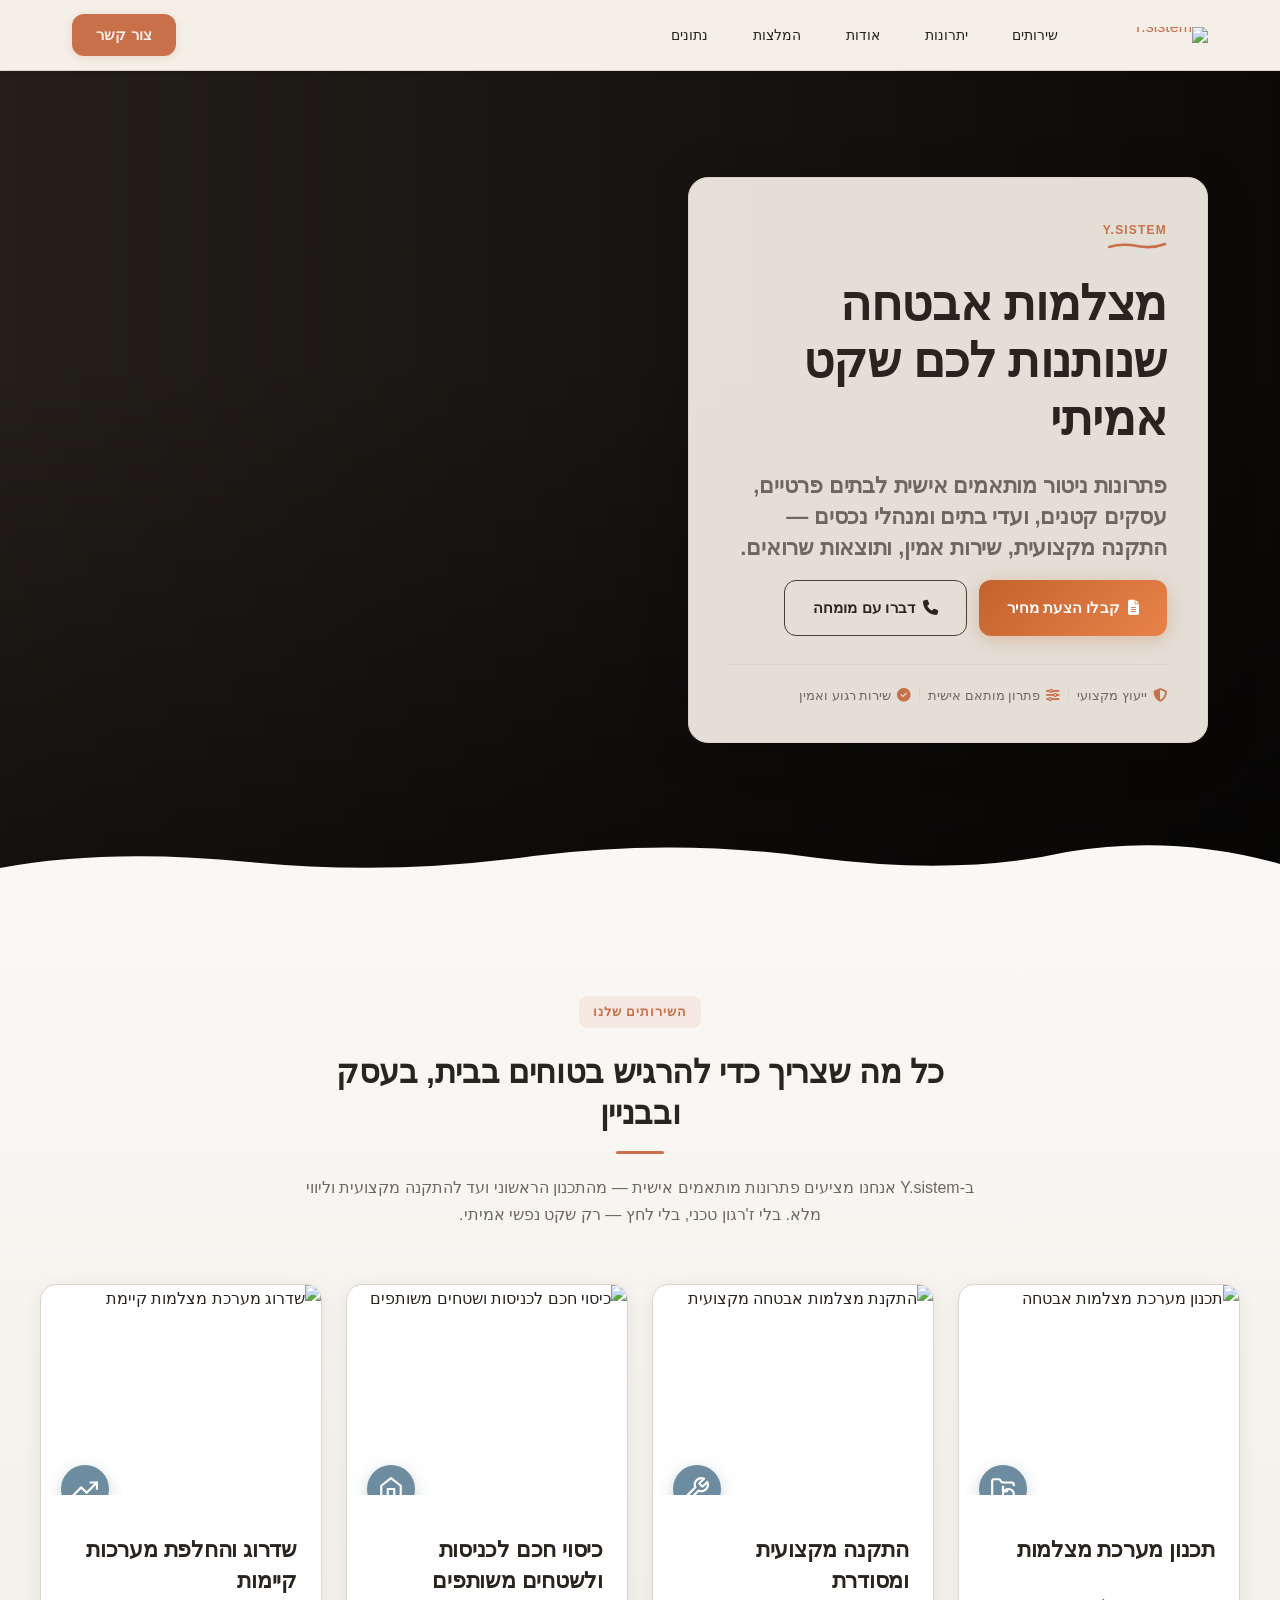
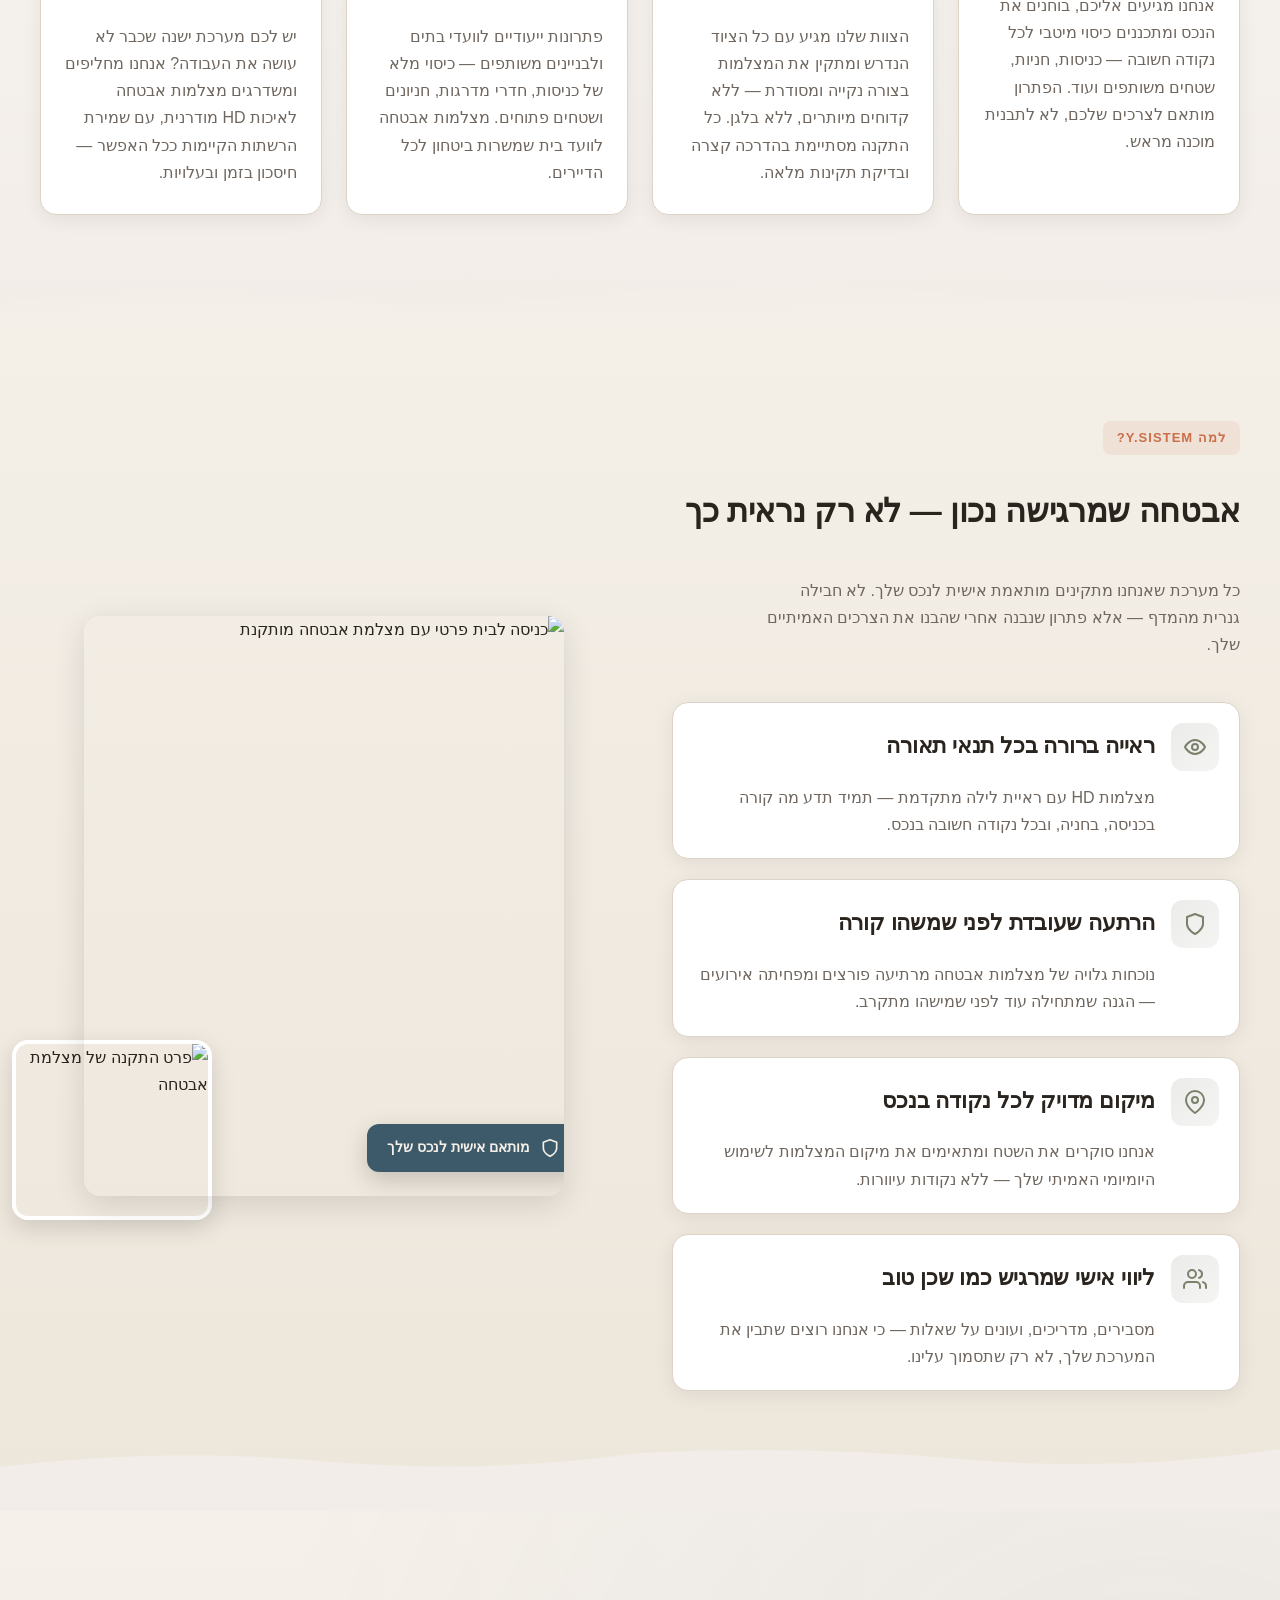
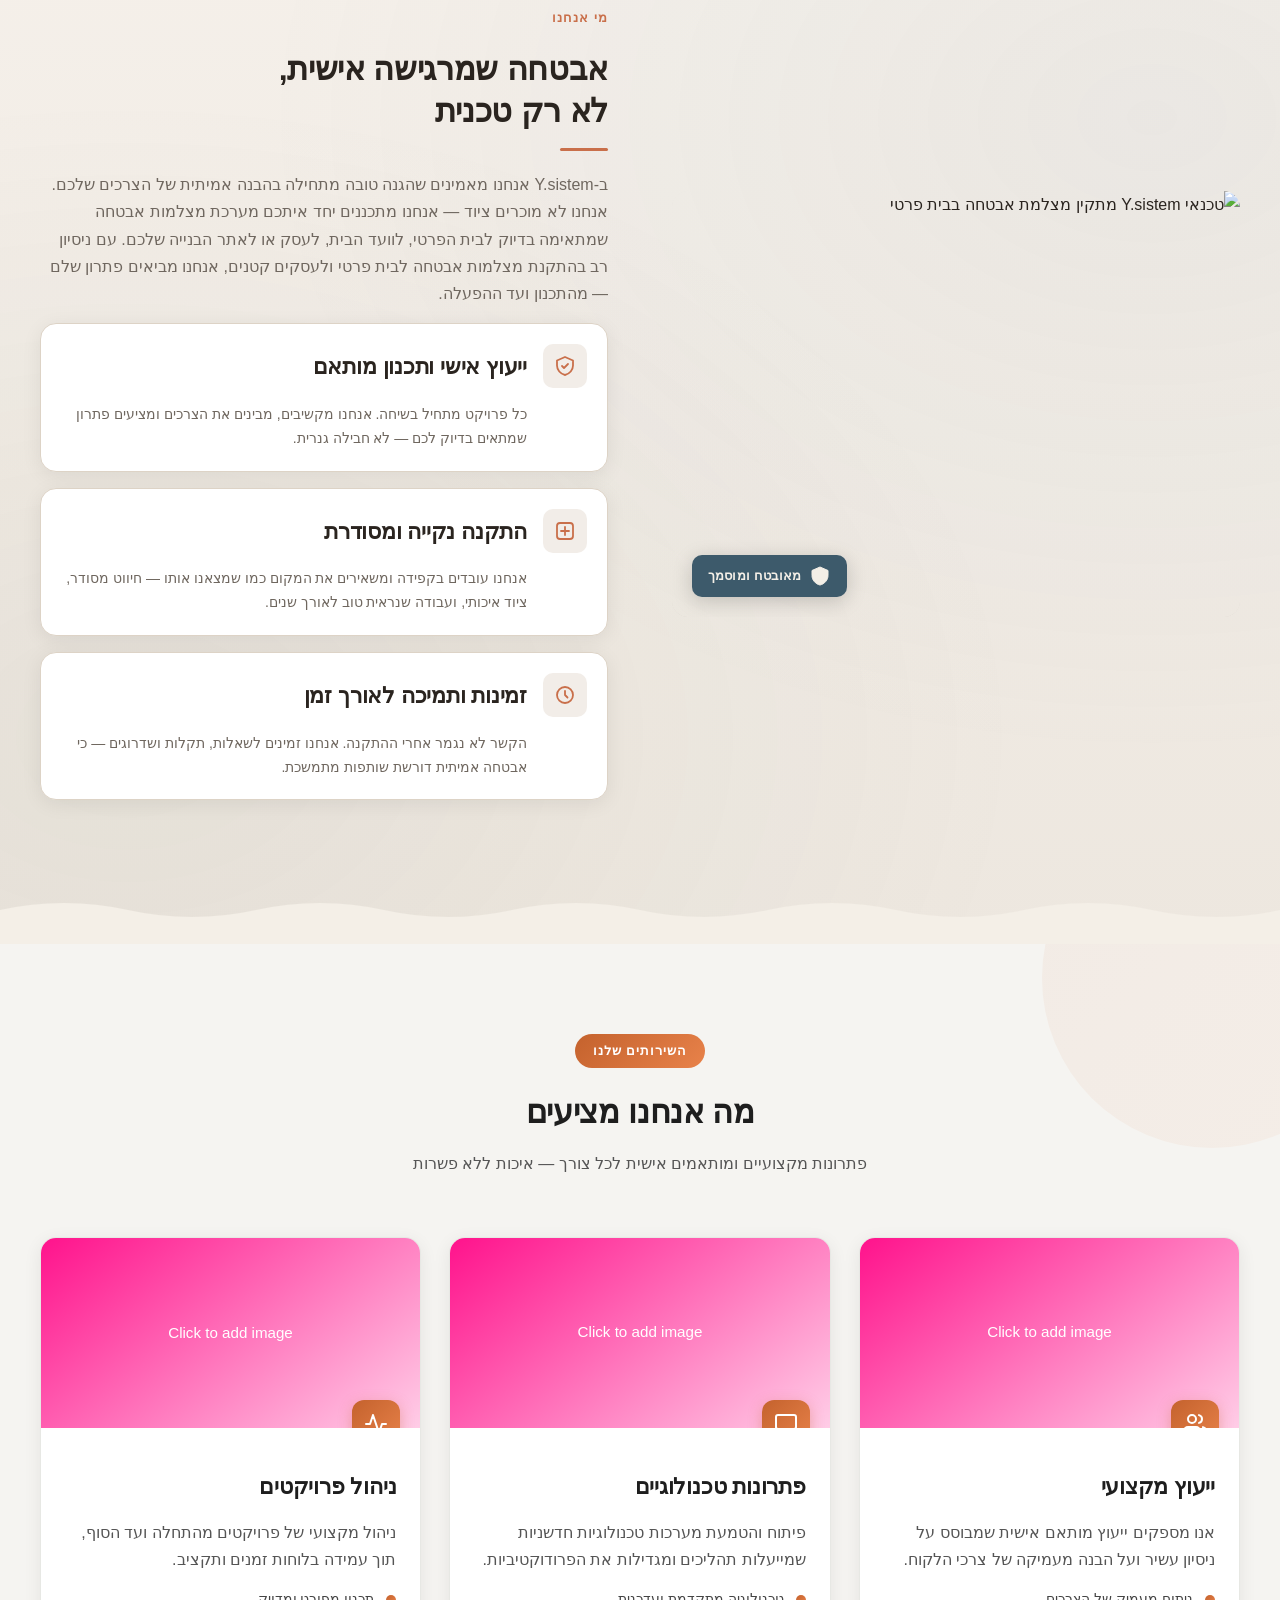
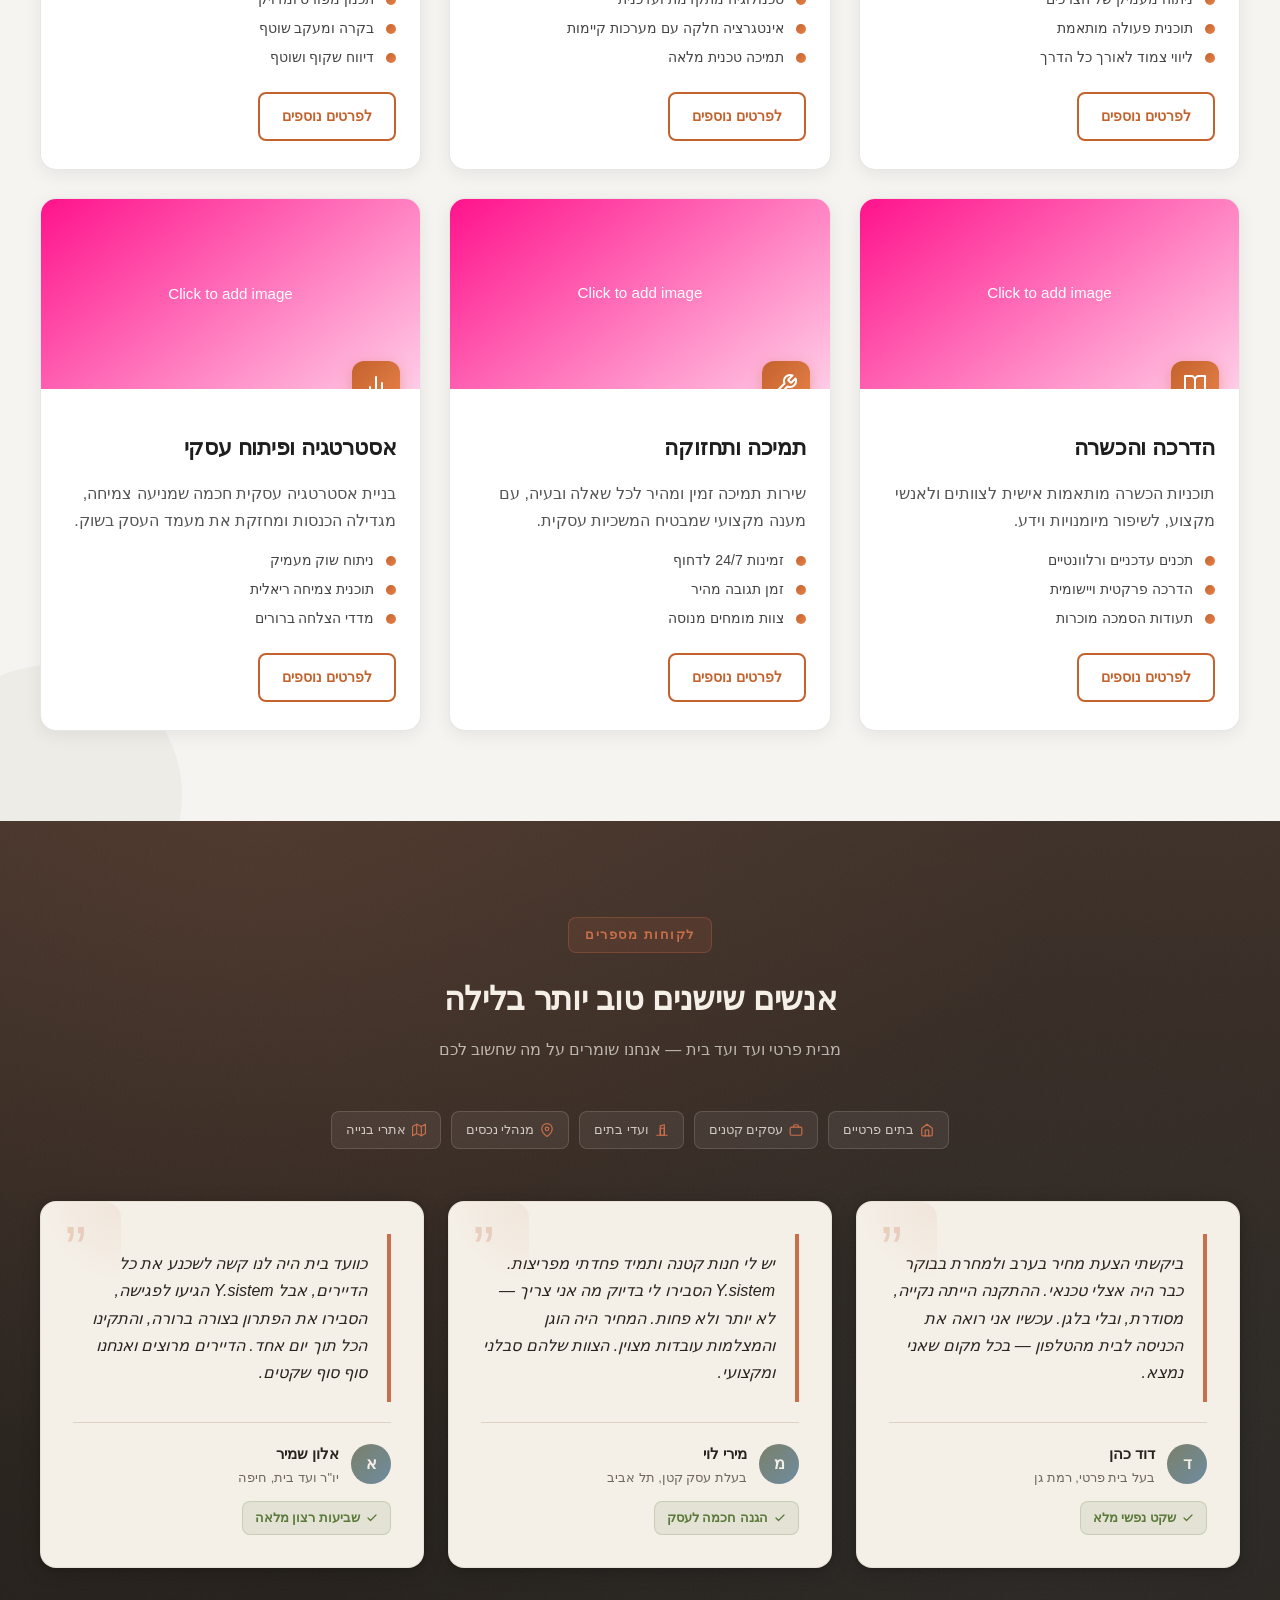
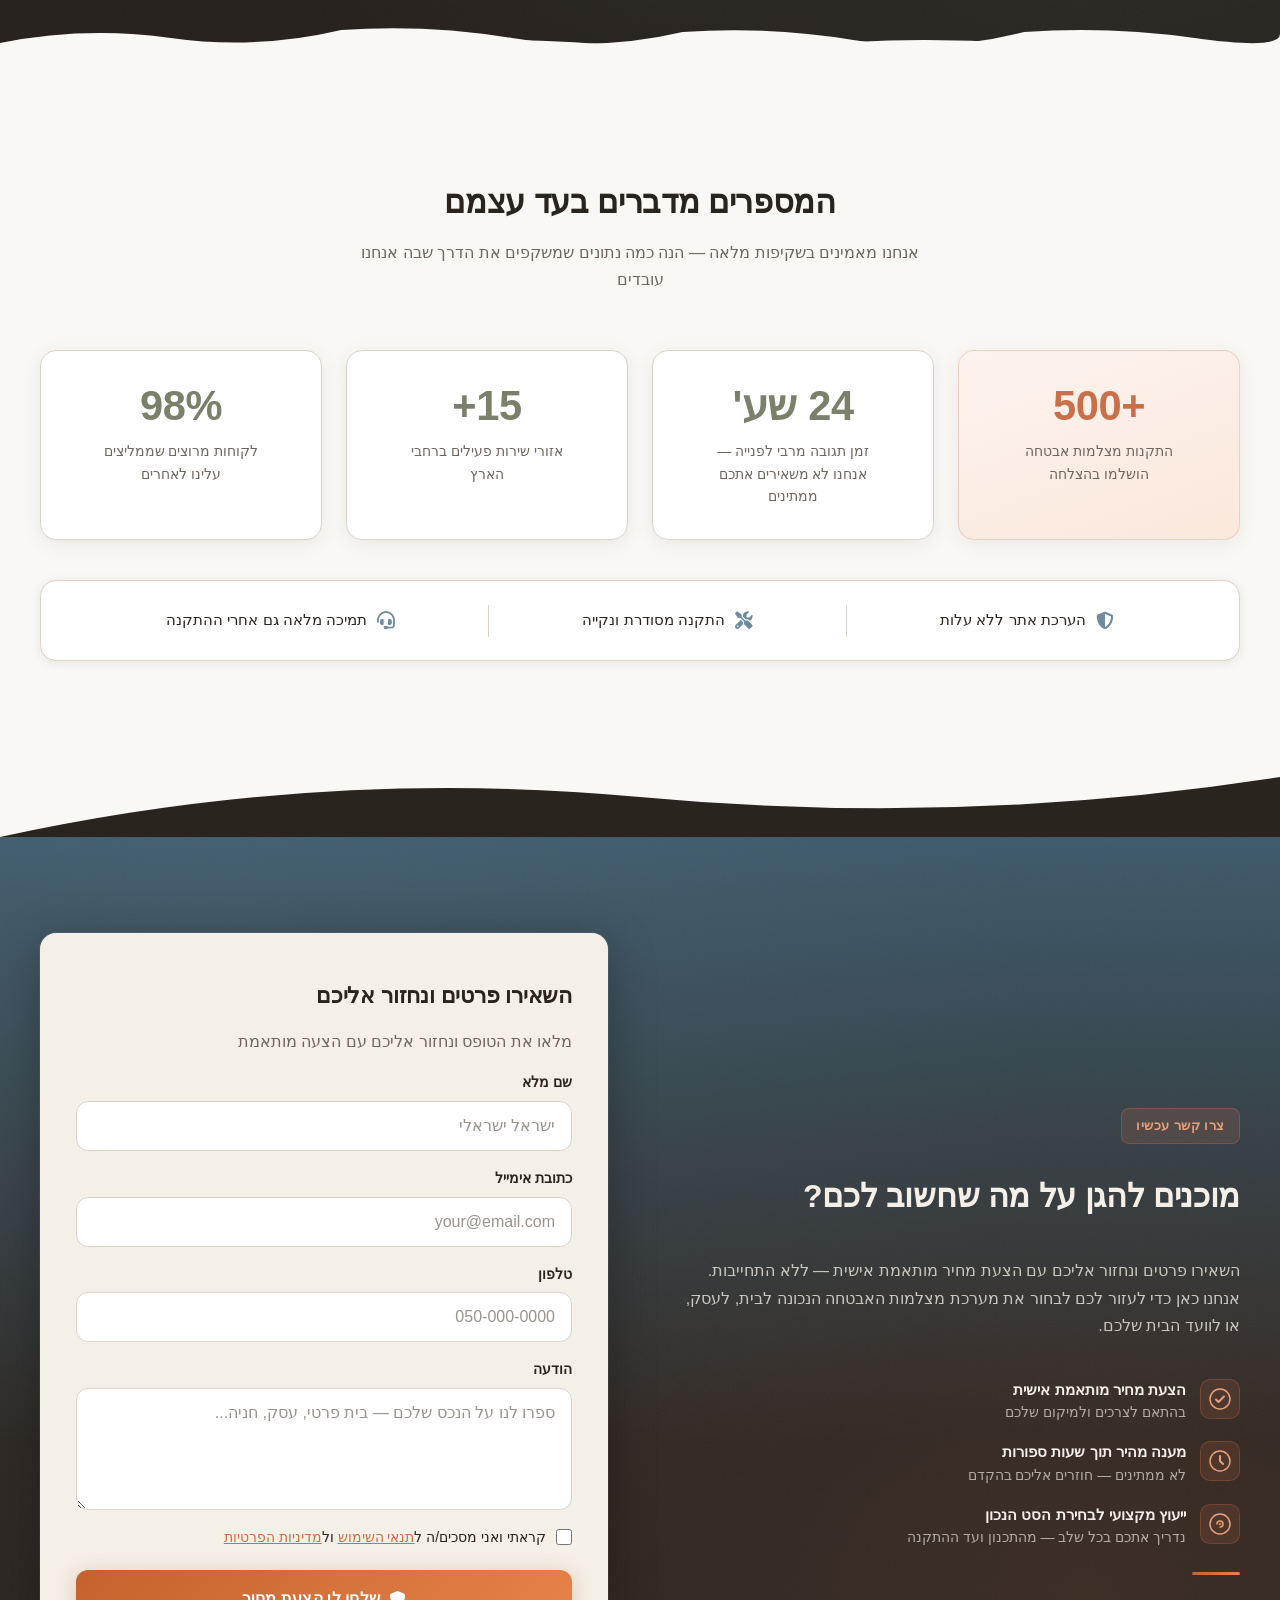
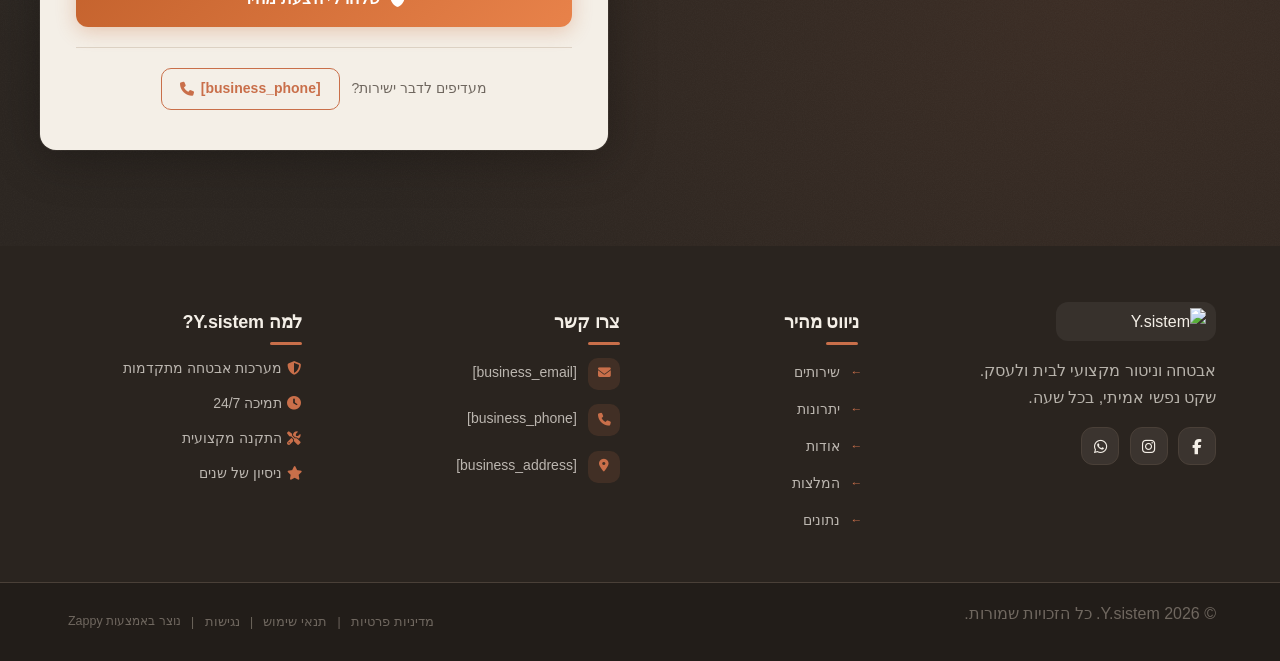
==== commit 9d4455d1: "Background sync: Progressive GitHub Sync" ====
--- a/index.html
+++ b/index.html
@@ -1133,11 +1133,167 @@
   <!-- Bottom scalloped divider -->
   <div class="index-about-divider-wrapper">
     <svg data-no-icon-edit="true" aria-hidden="true" viewBox="0 0 1200 72" preserveAspectRatio="none" xmlns="http://www.w3.org/2000/svg">
-      <path d="M0,72 L0,38 Q60,24 120,38 Q180,52 240,38 Q300,24 360,38 Q420,52 480,38 Q540,24 600,38 Q660,52 720,38 Q780,24 840,38 Q900,52 960,38 Q1020,24 1080,38 Q1140,52 1200,38 L1200,72 Z" fill="#2A241F"></path>
+      <path d="M0,72 L0,38 Q60,24 120,38 Q180,52 240,38 Q300,24 360,38 Q420,52 480,38 Q540,24 600,38 Q660,52 720,38 Q780,24 840,38 Q900,52 960,38 Q1020,24 1080,38 Q1140,52 1200,38 L1200,72 Z" fill="var(--bg-light)"></path>
     </svg>
   </div>
 
 </section>
+
+<section class="ys-services" aria-labelledby="ys-services-title" data-zappy-component="true" id="ai-section-1777500915433-0yx3ymw">
+  <div class="ys-services__container">
+    <div class="ys-services__header">
+      <span class="ys-services__label">השירותים שלנו</span>
+      <h2 class="ys-services__title" id="ys-services-title">מה אנחנו מציעים</h2>
+      <p class="ys-services__subtitle">פתרונות מקצועיים ומותאמים אישית לכל צורך — איכות ללא פשרות</p>
+    </div>
+
+    <div class="ys-services__grid">
+
+      <!-- Card 1 -->
+      <article class="ys-services__card" aria-label="ייעוץ מקצועי">
+        <div class="ys-services__card-image-wrap">
+          <img src="data:image/svg+xml,%3Csvg xmlns=%27http://www.w3.org/2000/svg%27 width=%27400%27 height=%27300%27%3E%3Cdefs%3E%3ClinearGradient id=%27grad%27 x1=%270%25%27 y1=%270%25%27 x2=%27100%25%27 y2=%27100%25%27%3E%3Cstop offset=%270%25%27 style=%27stop-color:%23FF0083;stop-opacity:1%27 /%3E%3Cstop offset=%27100%25%27 style=%27stop-color:%23FF008320;stop-opacity:1%27 /%3E%3C/linearGradient%3E%3C/defs%3E%3Crect width=%27100%25%27 height=%27100%25%27 fill=%27url(%23grad)%27/%3E%3Ctext x=%2750%25%27 y=%2750%25%27 font-family=%27Arial, sans-serif%27 font-size=%2716%27 fill=%27white%27 text-anchor=%27middle%27 dy=%27.3em%27 font-weight=%27500%27%3EClick%20to%20add%20image%3C/text%3E%3C/svg%3E" alt="ייעוץ מקצועי" class="ys-services__card-image" data-placeholder="service-consulting-1" data-context="Professional business consultant meeting with client in a modern office, whiteboard with strategy diagrams, warm lighting">
+          <div class="ys-services__card-icon" aria-hidden="true">
+            <svg viewBox="0 0 24 24" fill="none" stroke="currentColor" stroke-width="2" stroke-linecap="round" stroke-linejoin="round">
+              <path d="M17 21v-2a4 4 0 0 0-4-4H5a4 4 0 0 0-4 4v2"></path>
+              <circle cx="9" cy="7" r="4"></circle>
+              <path d="M23 21v-2a4 4 0 0 0-3-3.87"></path>
+              <path d="M16 3.13a4 4 0 0 1 0 7.75"></path>
+            </svg>
+          </div>
+        </div>
+        <div class="ys-services__card-body">
+          <h3 class="ys-services__card-title">ייעוץ מקצועי</h3>
+          <p class="ys-services__card-desc">אנו מספקים ייעוץ מותאם אישית שמבוסס על ניסיון עשיר ועל הבנה מעמיקה של צרכי הלקוח.</p>
+          <ul class="ys-services__card-benefits" aria-label="יתרונות">
+            <li>ניתוח מעמיק של הצרכים</li>
+            <li>תוכנית פעולה מותאמת</li>
+            <li>ליווי צמוד לאורך כל הדרך</li>
+          </ul>
+          <a href="#contact" class="ys-services__card-cta" aria-label="פרטים נוספים על ייעוץ מקצועי">לפרטים נוספים</a>
+        </div>
+      </article>
+
+      <!-- Card 2 -->
+      <article class="ys-services__card" aria-label="פתרונות טכנולוגיים">
+        <div class="ys-services__card-image-wrap">
+          <img src="data:image/svg+xml,%3Csvg xmlns=%27http://www.w3.org/2000/svg%27 width=%27400%27 height=%27300%27%3E%3Cdefs%3E%3ClinearGradient id=%27grad%27 x1=%270%25%27 y1=%270%25%27 x2=%27100%25%27 y2=%27100%25%27%3E%3Cstop offset=%270%25%27 style=%27stop-color:%23FF0083;stop-opacity:1%27 /%3E%3Cstop offset=%27100%25%27 style=%27stop-color:%23FF008320;stop-opacity:1%27 /%3E%3C/linearGradient%3E%3C/defs%3E%3Crect width=%27100%25%27 height=%27100%25%27 fill=%27url(%23grad)%27/%3E%3Ctext x=%2750%25%27 y=%2750%25%27 font-family=%27Arial, sans-serif%27 font-size=%2716%27 fill=%27white%27 text-anchor=%27middle%27 dy=%27.3em%27 font-weight=%27500%27%3EClick%20to%20add%20image%3C/text%3E%3C/svg%3E" alt="פתרונות טכנולוגיים" class="ys-services__card-image" data-placeholder="service-tech-2" data-context="Modern technology solutions, computers and servers in a clean tech environment, blue and orange tones">
+          <div class="ys-services__card-icon" aria-hidden="true">
+            <svg viewBox="0 0 24 24" fill="none" stroke="currentColor" stroke-width="2" stroke-linecap="round" stroke-linejoin="round">
+              <rect x="2" y="3" width="20" height="14" rx="2" ry="2"></rect>
+              <line x1="8" y1="21" x2="16" y2="21"></line>
+              <line x1="12" y1="17" x2="12" y2="21"></line>
+            </svg>
+          </div>
+        </div>
+        <div class="ys-services__card-body">
+          <h3 class="ys-services__card-title">פתרונות טכנולוגיים</h3>
+          <p class="ys-services__card-desc">פיתוח והטמעת מערכות טכנולוגיות חדשניות שמייעלות תהליכים ומגדילות את הפרודוקטיביות.</p>
+          <ul class="ys-services__card-benefits" aria-label="יתרונות">
+            <li>טכנולוגיה מתקדמת ועדכנית</li>
+            <li>אינטגרציה חלקה עם מערכות קיימות</li>
+            <li>תמיכה טכנית מלאה</li>
+          </ul>
+          <a href="#contact" class="ys-services__card-cta" aria-label="פרטים נוספים על פתרונות טכנולוגיים">לפרטים נוספים</a>
+        </div>
+      </article>
+
+      <!-- Card 3 -->
+      <article class="ys-services__card" aria-label="ניהול פרויקטים">
+        <div class="ys-services__card-image-wrap">
+          <img src="data:image/svg+xml,%3Csvg xmlns=%27http://www.w3.org/2000/svg%27 width=%27400%27 height=%27300%27%3E%3Cdefs%3E%3ClinearGradient id=%27grad%27 x1=%270%25%27 y1=%270%25%27 x2=%27100%25%27 y2=%27100%25%27%3E%3Cstop offset=%270%25%27 style=%27stop-color:%23FF0083;stop-opacity:1%27 /%3E%3Cstop offset=%27100%25%27 style=%27stop-color:%23FF008320;stop-opacity:1%27 /%3E%3C/linearGradient%3E%3C/defs%3E%3Crect width=%27100%25%27 height=%27100%25%27 fill=%27url(%23grad)%27/%3E%3Ctext x=%2750%25%27 y=%2750%25%27 font-family=%27Arial, sans-serif%27 font-size=%2716%27 fill=%27white%27 text-anchor=%27middle%27 dy=%27.3em%27 font-weight=%27500%27%3EClick%20to%20add%20image%3C/text%3E%3C/svg%3E" alt="ניהול פרויקטים" class="ys-services__card-image" data-placeholder="service-project-3" data-context="Project management team planning on a Gantt chart board, organized workspace, professional team collaboration">
+          <div class="ys-services__card-icon" aria-hidden="true">
+            <svg viewBox="0 0 24 24" fill="none" stroke="currentColor" stroke-width="2" stroke-linecap="round" stroke-linejoin="round">
+              <polyline points="22 12 18 12 15 21 9 3 6 12 2 12"></polyline>
+            </svg>
+          </div>
+        </div>
+        <div class="ys-services__card-body">
+          <h3 class="ys-services__card-title">ניהול פרויקטים</h3>
+          <p class="ys-services__card-desc">ניהול מקצועי של פרויקטים מהתחלה ועד הסוף, תוך עמידה בלוחות זמנים ותקציב.</p>
+          <ul class="ys-services__card-benefits" aria-label="יתרונות">
+            <li>תכנון מפורט ומדויק</li>
+            <li>בקרה ומעקב שוטף</li>
+            <li>דיווח שקוף ושוטף</li>
+          </ul>
+          <a href="#contact" class="ys-services__card-cta" aria-label="פרטים נוספים על ניהול פרויקטים">לפרטים נוספים</a>
+        </div>
+      </article>
+
+      <!-- Card 4 -->
+      <article class="ys-services__card" aria-label="הדרכה והכשרה">
+        <div class="ys-services__card-image-wrap">
+          <img src="data:image/svg+xml,%3Csvg xmlns=%27http://www.w3.org/2000/svg%27 width=%27400%27 height=%27300%27%3E%3Cdefs%3E%3ClinearGradient id=%27grad%27 x1=%270%25%27 y1=%270%25%27 x2=%27100%25%27 y2=%27100%25%27%3E%3Cstop offset=%270%25%27 style=%27stop-color:%23FF0083;stop-opacity:1%27 /%3E%3Cstop offset=%27100%25%27 style=%27stop-color:%23FF008320;stop-opacity:1%27 /%3E%3C/linearGradient%3E%3C/defs%3E%3Crect width=%27100%25%27 height=%27100%25%27 fill=%27url(%23grad)%27/%3E%3Ctext x=%2750%25%27 y=%2750%25%27 font-family=%27Arial, sans-serif%27 font-size=%2716%27 fill=%27white%27 text-anchor=%27middle%27 dy=%27.3em%27 font-weight=%27500%27%3EClick%20to%20add%20image%3C/text%3E%3C/svg%3E" alt="הדרכה והכשרה" class="ys-services__card-image" data-placeholder="service-training-4" data-context="Professional training workshop with instructor and participants, classroom setting with modern equipment">
+          <div class="ys-services__card-icon" aria-hidden="true">
+            <svg viewBox="0 0 24 24" fill="none" stroke="currentColor" stroke-width="2" stroke-linecap="round" stroke-linejoin="round">
+              <path d="M2 3h6a4 4 0 0 1 4 4v14a3 3 0 0 0-3-3H2z"></path>
+              <path d="M22 3h-6a4 4 0 0 0-4 4v14a3 3 0 0 1 3-3h7z"></path>
+            </svg>
+          </div>
+        </div>
+        <div class="ys-services__card-body">
+          <h3 class="ys-services__card-title">הדרכה והכשרה</h3>
+          <p class="ys-services__card-desc">תוכניות הכשרה מותאמות אישית לצוותים ולאנשי מקצוע, לשיפור מיומנויות וידע.</p>
+          <ul class="ys-services__card-benefits" aria-label="יתרונות">
+            <li>תכנים עדכניים ורלוונטיים</li>
+            <li>הדרכה פרקטית ויישומית</li>
+            <li>תעודות הסמכה מוכרות</li>
+          </ul>
+          <a href="#contact" class="ys-services__card-cta" aria-label="פרטים נוספים על הדרכה והכשרה">לפרטים נוספים</a>
+        </div>
+      </article>
+
+      <!-- Card 5 -->
+      <article class="ys-services__card" aria-label="תמיכה ותחזוקה">
+        <div class="ys-services__card-image-wrap">
+          <img src="data:image/svg+xml,%3Csvg xmlns=%27http://www.w3.org/2000/svg%27 width=%27400%27 height=%27300%27%3E%3Cdefs%3E%3ClinearGradient id=%27grad%27 x1=%270%25%27 y1=%270%25%27 x2=%27100%25%27 y2=%27100%25%27%3E%3Cstop offset=%270%25%27 style=%27stop-color:%23FF0083;stop-opacity:1%27 /%3E%3Cstop offset=%27100%25%27 style=%27stop-color:%23FF008320;stop-opacity:1%27 /%3E%3C/linearGradient%3E%3C/defs%3E%3Crect width=%27100%25%27 height=%27100%25%27 fill=%27url(%23grad)%27/%3E%3Ctext x=%2750%25%27 y=%2750%25%27 font-family=%27Arial, sans-serif%27 font-size=%2716%27 fill=%27white%27 text-anchor=%27middle%27 dy=%27.3em%27 font-weight=%27500%27%3EClick%20to%20add%20image%3C/text%3E%3C/svg%3E" alt="תמיכה ותחזוקה" class="ys-services__card-image" data-placeholder="service-support-5" data-context="Technical support team working on computers, helpdesk environment with headsets, professional and friendly atmosphere">
+          <div class="ys-services__card-icon" aria-hidden="true">
+            <svg viewBox="0 0 24 24" fill="none" stroke="currentColor" stroke-width="2" stroke-linecap="round" stroke-linejoin="round">
+              <path d="M14.7 6.3a1 1 0 0 0 0 1.4l1.6 1.6a1 1 0 0 0 1.4 0l3.77-3.77a6 6 0 0 1-7.94 7.94l-6.91 6.91a2.12 2.12 0 0 1-3-3l6.91-6.91a6 6 0 0 1 7.94-7.94l-3.76 3.76z"></path>
+            </svg>
+          </div>
+        </div>
+        <div class="ys-services__card-body">
+          <h3 class="ys-services__card-title">תמיכה ותחזוקה</h3>
+          <p class="ys-services__card-desc">שירות תמיכה זמין ומהיר לכל שאלה ובעיה, עם מענה מקצועי שמבטיח המשכיות עסקית.</p>
+          <ul class="ys-services__card-benefits" aria-label="יתרונות">
+            <li>זמינות 24/7 לדחוף</li>
+            <li>זמן תגובה מהיר</li>
+            <li>צוות מומחים מנוסה</li>
+          </ul>
+          <a href="#contact" class="ys-services__card-cta" aria-label="פרטים נוספים על תמיכה ותחזוקה">לפרטים נוספים</a>
+        </div>
+      </article>
+
+      <!-- Card 6 -->
+      <article class="ys-services__card" aria-label="אסטרטגיה ופיתוח עסקי">
+        <div class="ys-services__card-image-wrap">
+          <img src="data:image/svg+xml,%3Csvg xmlns=%27http://www.w3.org/2000/svg%27 width=%27400%27 height=%27300%27%3E%3Cdefs%3E%3ClinearGradient id=%27grad%27 x1=%270%25%27 y1=%270%25%27 x2=%27100%25%27 y2=%27100%25%27%3E%3Cstop offset=%270%25%27 style=%27stop-color:%23FF0083;stop-opacity:1%27 /%3E%3Cstop offset=%27100%25%27 style=%27stop-color:%23FF008320;stop-opacity:1%27 /%3E%3C/linearGradient%3E%3C/defs%3E%3Crect width=%27100%25%27 height=%27100%25%27 fill=%27url(%23grad)%27/%3E%3Ctext x=%2750%25%27 y=%2750%25%27 font-family=%27Arial, sans-serif%27 font-size=%2716%27 fill=%27white%27 text-anchor=%27middle%27 dy=%27.3em%27 font-weight=%27500%27%3EClick%20to%20add%20image%3C/text%3E%3C/svg%3E" alt="אסטרטגיה ופיתוח עסקי" class="ys-services__card-image" data-placeholder="service-strategy-6" data-context="Business strategy planning session with charts and growth graphs, executive team around a conference table">
+          <div class="ys-services__card-icon" aria-hidden="true">
+            <svg viewBox="0 0 24 24" fill="none" stroke="currentColor" stroke-width="2" stroke-linecap="round" stroke-linejoin="round">
+              <line x1="18" y1="20" x2="18" y2="10"></line>
+              <line x1="12" y1="20" x2="12" y2="4"></line>
+              <line x1="6" y1="20" x2="6" y2="14"></line>
+            </svg>
+          </div>
+        </div>
+        <div class="ys-services__card-body">
+          <h3 class="ys-services__card-title">אסטרטגיה ופיתוח עסקי</h3>
+          <p class="ys-services__card-desc">בניית אסטרטגיה עסקית חכמה שמניעה צמיחה, מגדילה הכנסות ומחזקת את מעמד העסק בשוק.</p>
+          <ul class="ys-services__card-benefits" aria-label="יתרונות">
+            <li>ניתוח שוק מעמיק</li>
+            <li>תוכנית צמיחה ריאלית</li>
+            <li>מדדי הצלחה ברורים</li>
+          </ul>
+          <a href="#contact" class="ys-services__card-cta" aria-label="פרטים נוספים על אסטרטגיה ופיתוח עסקי">לפרטים נוספים</a>
+        </div>
+      </article>
+
+    </div>
+  </div>
+</section>
+
+
 
 <section class="index-testimonials-section" data-layout-spec="בית-testimonials" dir="rtl">
   <!-- Background texture overlay -->
--- a/styles.css
+++ b/styles.css
@@ -5284,6 +5284,273 @@
   body.accessibility-widget-visible div[id*="mic-access-tool-box"],
   body.accessibility-widget-visible ._access-menu {
     display: none !important;
+  }
+}
+
+/* Added Component Styles */
+/* ===== Y.sistem Services Section ===== */
+.ys-services {
+  direction: rtl;
+  font-family: system-ui, sans-serif;
+  background: #f5f4f1;
+  padding: 90px 20px;
+  position: relative;
+  overflow: hidden;
+}
+
+.ys-services::before {
+  content: '';
+  position: absolute;
+  top: 0;
+  right: 0;
+  width: 340px;
+  height: 340px;
+  background: var(--gradient-primary, linear-gradient(135deg, #C4622D 0%, #E8824A 100%));
+  opacity: 0.06;
+  border-radius: 50%;
+  transform: translate(30%, -40%);
+  pointer-events: none;
+}
+
+.ys-services::after {
+  content: '';
+  position: absolute;
+  bottom: 0;
+  left: 0;
+  width: 260px;
+  height: 260px;
+  background: var(--primary, #7A806A);
+  opacity: 0.07;
+  border-radius: 50%;
+  transform: translate(-30%, 40%);
+  pointer-events: none;
+}
+
+/* Container */
+.ys-services__container {
+  max-width: 1200px;
+  margin: 0 auto;
+  position: relative;
+  z-index: 1;
+}
+
+/* Header */
+.ys-services__header {
+  text-align: center;
+  margin-bottom: 60px;
+}
+
+.ys-services__label {
+  display: inline-block;
+  background: var(--gradient-primary, linear-gradient(135deg, #C4622D 0%, #E8824A 100%));
+  color: #ffffff;
+  font-size: 0.8rem;
+  font-weight: 700;
+  letter-spacing: 0.08em;
+  padding: 6px 18px;
+  border-radius: 50px;
+  margin-bottom: 16px;
+  text-transform: uppercase;
+}
+
+.ys-services__title {
+  font-size: clamp(1.8rem, 4vw, 2.8rem);
+  font-weight: 800;
+  color: #1e1e1e;
+  margin: 0 0 16px 0;
+  line-height: 1.2;
+}
+
+.ys-services__subtitle {
+  font-size: 1.05rem;
+  color: #555;
+  max-width: 560px;
+  margin: 0 auto;
+  line-height: 1.7;
+}
+
+/* Grid */
+.ys-services__grid {
+  display: grid;
+  grid-template-columns: repeat(3, 1fr);
+  gap: 28px;
+}
+
+/* Card */
+.ys-services__card {
+  background: #ffffff;
+  border-radius: 16px;
+  overflow: hidden;
+  border: 1px solid rgba(122, 128, 106, 0.18);
+  box-shadow: 0 4px 18px rgba(0, 0, 0, 0.07);
+  transition: transform 0.3s ease, box-shadow 0.3s ease;
+  display: flex;
+  flex-direction: column;
+}
+
+.ys-services__card:hover {
+  transform: translateY(-6px);
+  box-shadow: 0 12px 36px rgba(196, 98, 45, 0.15);
+}
+
+/* Card image wrap */
+.ys-services__card-image-wrap {
+  position: relative;
+  width: 100%;
+  overflow: hidden;
+  height: 190px;
+}
+
+.ys-services__card-image {
+  width: 100%;
+  height: 100%;
+  object-fit: cover;
+  display: block;
+  transition: transform 0.4s ease;
+}
+
+.ys-services__card:hover .ys-services__card-image {
+  transform: scale(1.05);
+}
+
+/* Icon overlay */
+.ys-services__card-icon {
+  position: absolute;
+  bottom: -20px;
+  right: 20px;
+  width: 48px;
+  height: 48px;
+  background: var(--gradient-primary, linear-gradient(135deg, #C4622D 0%, #E8824A 100%));
+  border-radius: 12px;
+  display: flex;
+  align-items: center;
+  justify-content: center;
+  box-shadow: 0 4px 14px rgba(196, 98, 45, 0.35);
+  z-index: 2;
+}
+
+.ys-services__card-icon svg {
+  width: 24px;
+  height: 24px;
+  stroke: #ffffff;
+}
+
+/* Card body */
+.ys-services__card-body {
+  padding: 36px 24px 28px 24px;
+  display: flex;
+  flex-direction: column;
+  flex: 1;
+}
+
+.ys-services__card-title {
+  font-size: 1.2rem;
+  font-weight: 700;
+  color: #1e1e1e;
+  margin: 0 0 12px 0;
+  line-height: 1.3;
+}
+
+.ys-services__card-desc {
+  font-size: 0.95rem;
+  color: #555;
+  line-height: 1.7;
+  margin: 0 0 18px 0;
+}
+
+/* Benefits list */
+.ys-services__card-benefits {
+  list-style: none;
+  padding: 0;
+  margin: 0 0 24px 0;
+  display: flex;
+  flex-direction: column;
+  gap: 8px;
+}
+
+.ys-services__card-benefits li {
+  font-size: 0.88rem;
+  color: #444;
+  padding-right: 22px;
+  position: relative;
+  line-height: 1.5;
+}
+
+.ys-services__card-benefits li::before {
+  content: '';
+  position: absolute;
+  right: 0;
+  top: 50%;
+  transform: translateY(-50%);
+  width: 10px;
+  height: 10px;
+  background: var(--gradient-primary, linear-gradient(135deg, #C4622D 0%, #E8824A 100%));
+  border-radius: 50%;
+}
+
+/* CTA Button */
+.ys-services__card-cta {
+  display: inline-block;
+  margin-top: auto;
+  align-self: flex-start;
+  padding: 10px 22px;
+  background: transparent;
+  color: #C4622D;
+  border: 2px solid #C4622D;
+  border-radius: 8px;
+  font-size: 0.9rem;
+  font-weight: 600;
+  text-decoration: none;
+  transition: background 0.25s ease, color 0.25s ease, transform 0.2s ease;
+  cursor: pointer;
+}
+
+.ys-services__card-cta:hover,
+.ys-services__card-cta:focus {
+  background: var(--gradient-primary, linear-gradient(135deg, #C4622D 0%, #E8824A 100%));
+  color: #ffffff;
+  border-color: transparent;
+  transform: translateY(-1px);
+  outline: none;
+}
+
+.ys-services__card-cta:focus-visible {
+  outline: 3px solid #C4622D;
+  outline-offset: 3px;
+}
+
+/* ===== Responsive ===== */
+@media (max-width: 1024px) {
+  .ys-services__grid {
+    grid-template-columns: repeat(2, 1fr);
+    gap: 22px;
+  }
+}
+
+@media (max-width: 640px) {
+  .ys-services {
+    padding: 60px 16px;
+  }
+
+  .ys-services__header {
+    margin-bottom: 40px;
+  }
+
+  .ys-services__grid {
+    grid-template-columns: 1fr;
+    gap: 20px;
+  }
+
+  .ys-services__card-image-wrap {
+    height: 200px;
+  }
+
+  .ys-services__card-body {
+    padding: 32px 20px 24px 20px;
+  }
+
+  .ys-services__card-title {
+    font-size: 1.1rem;
   }
 }
 /* mobile-submenu-overflow-fix */
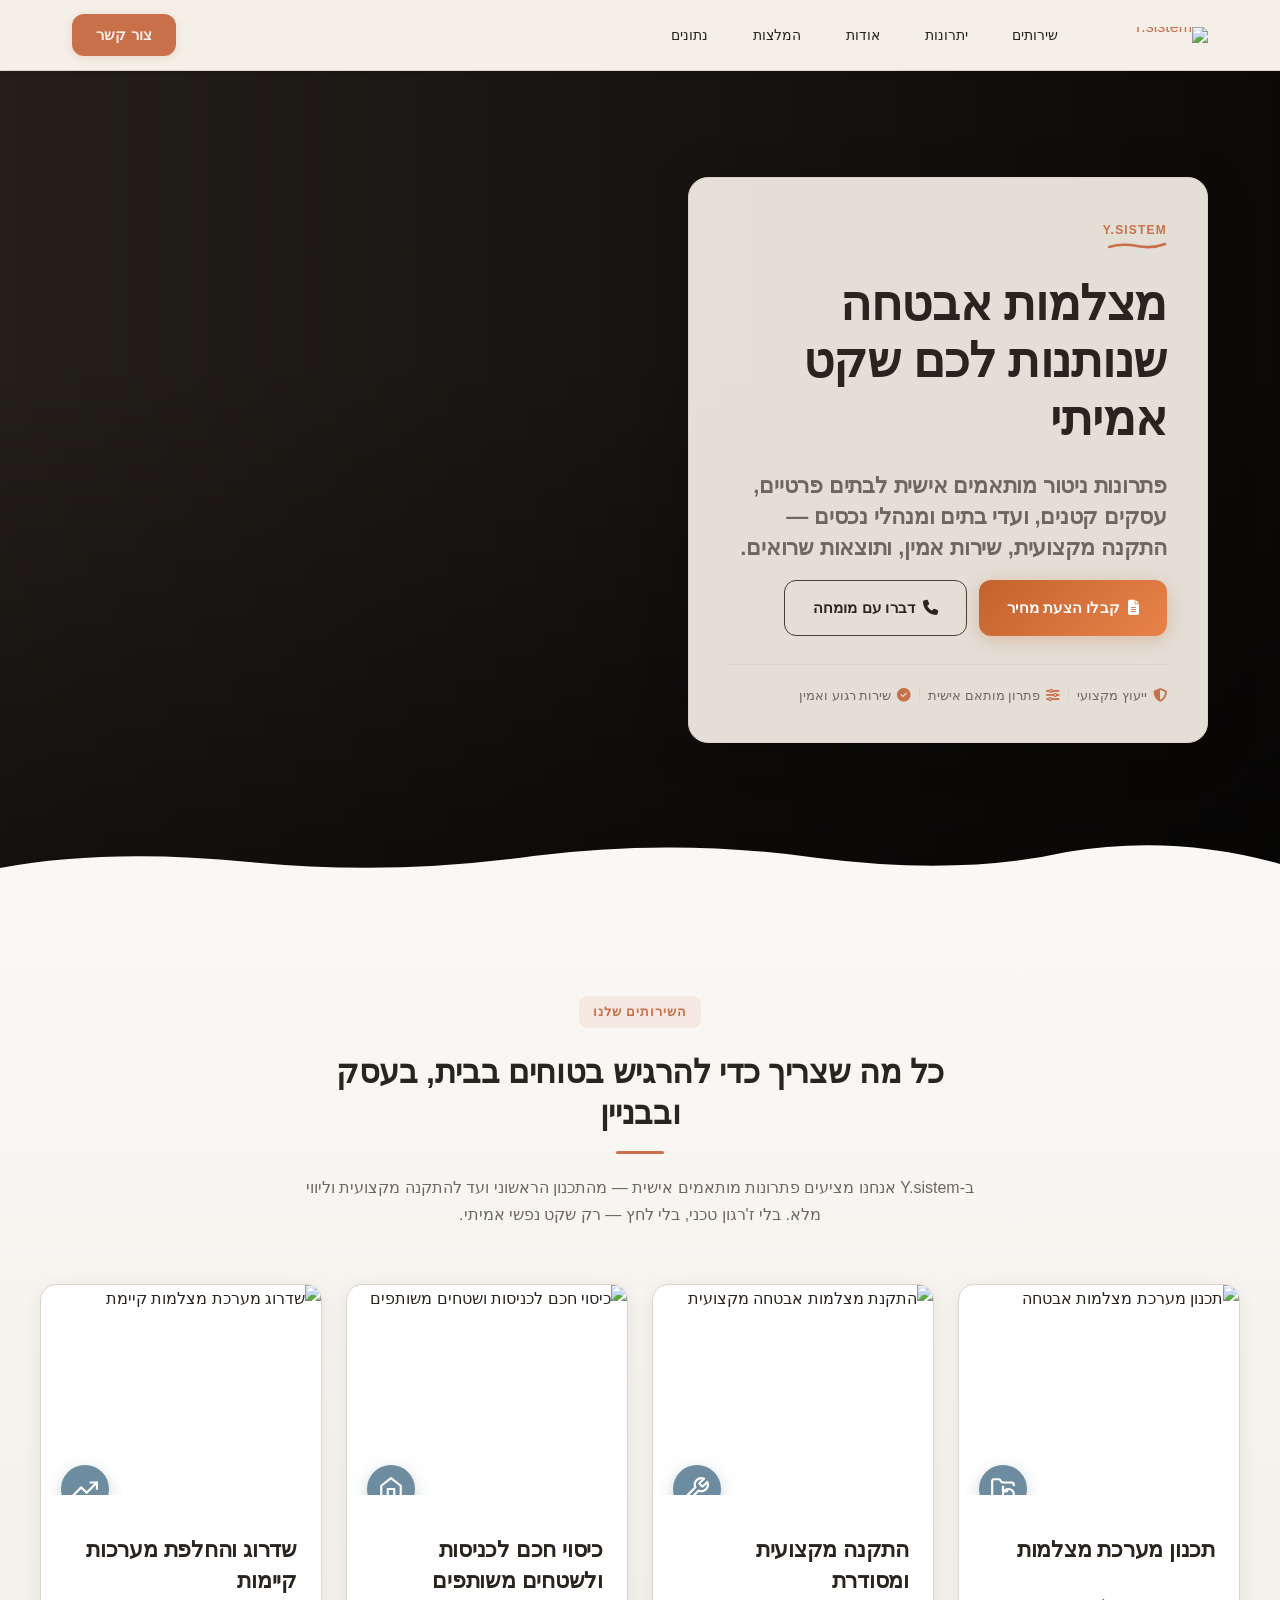
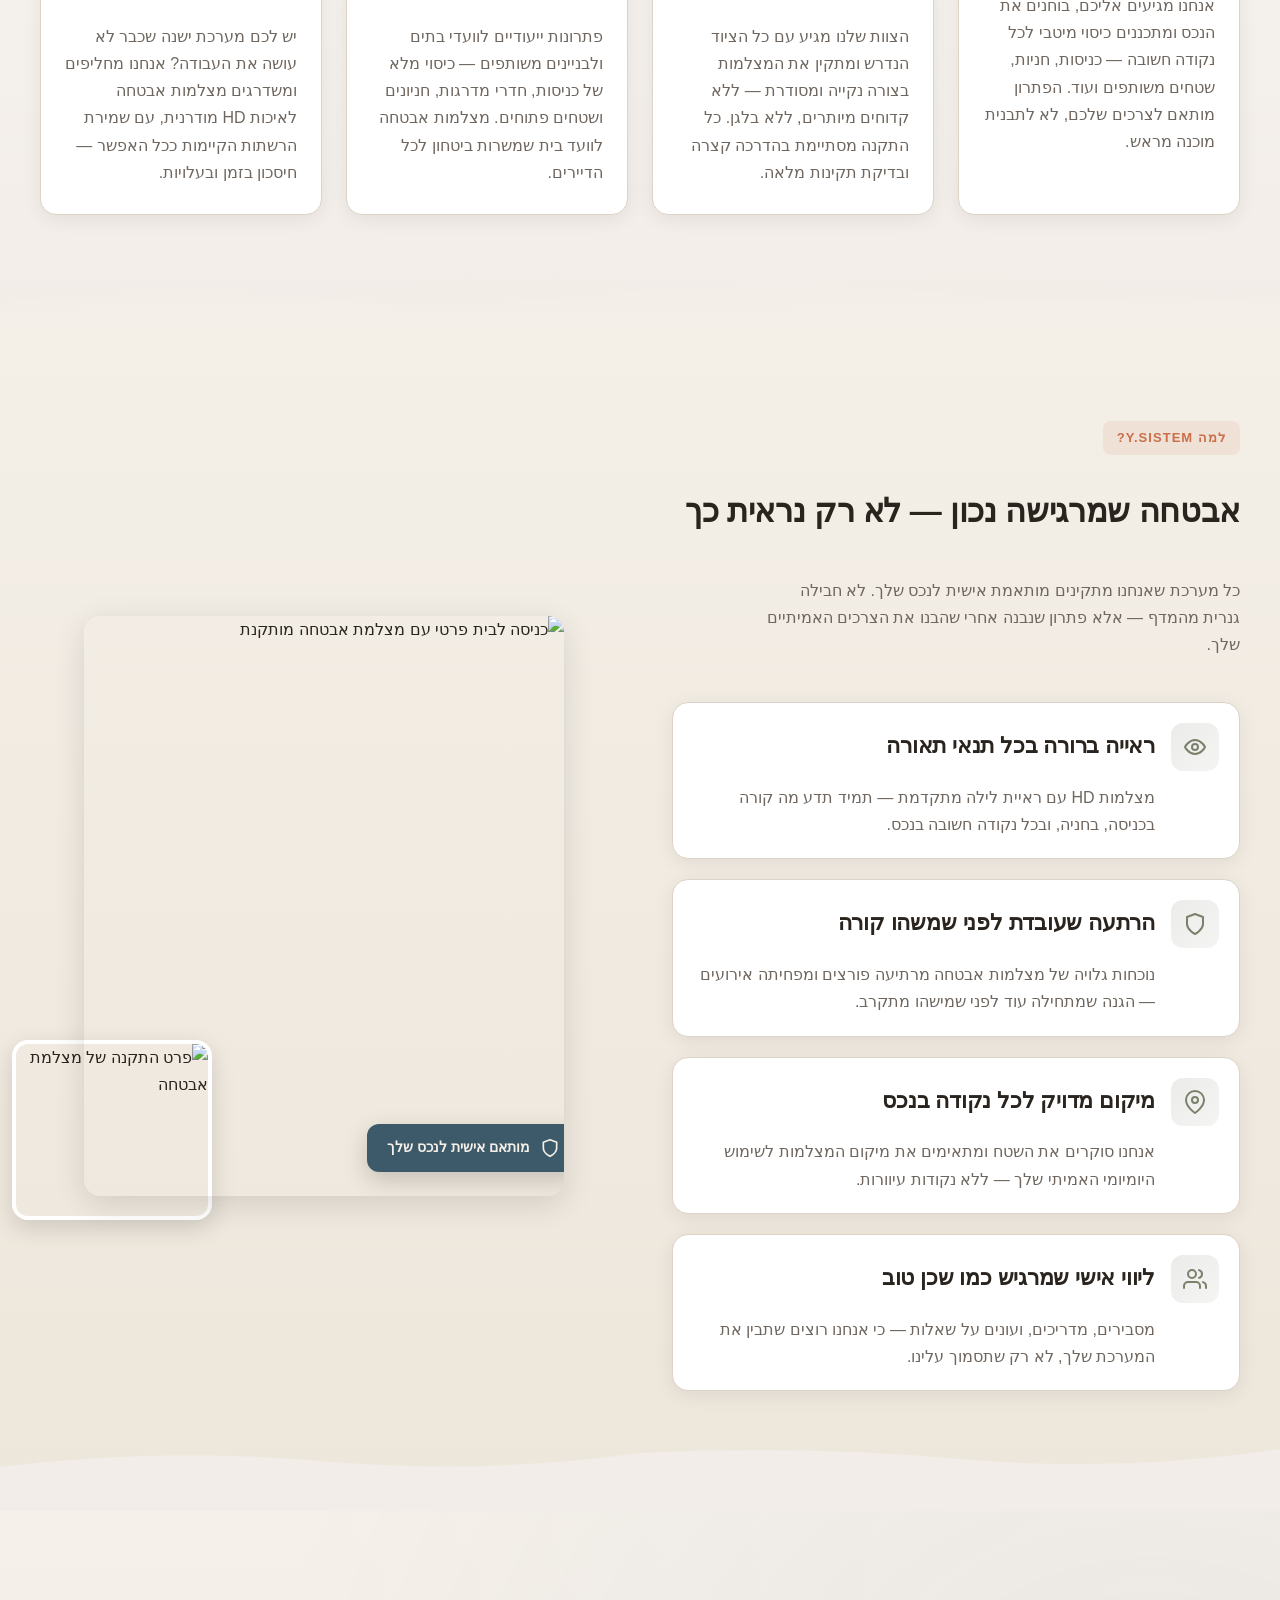
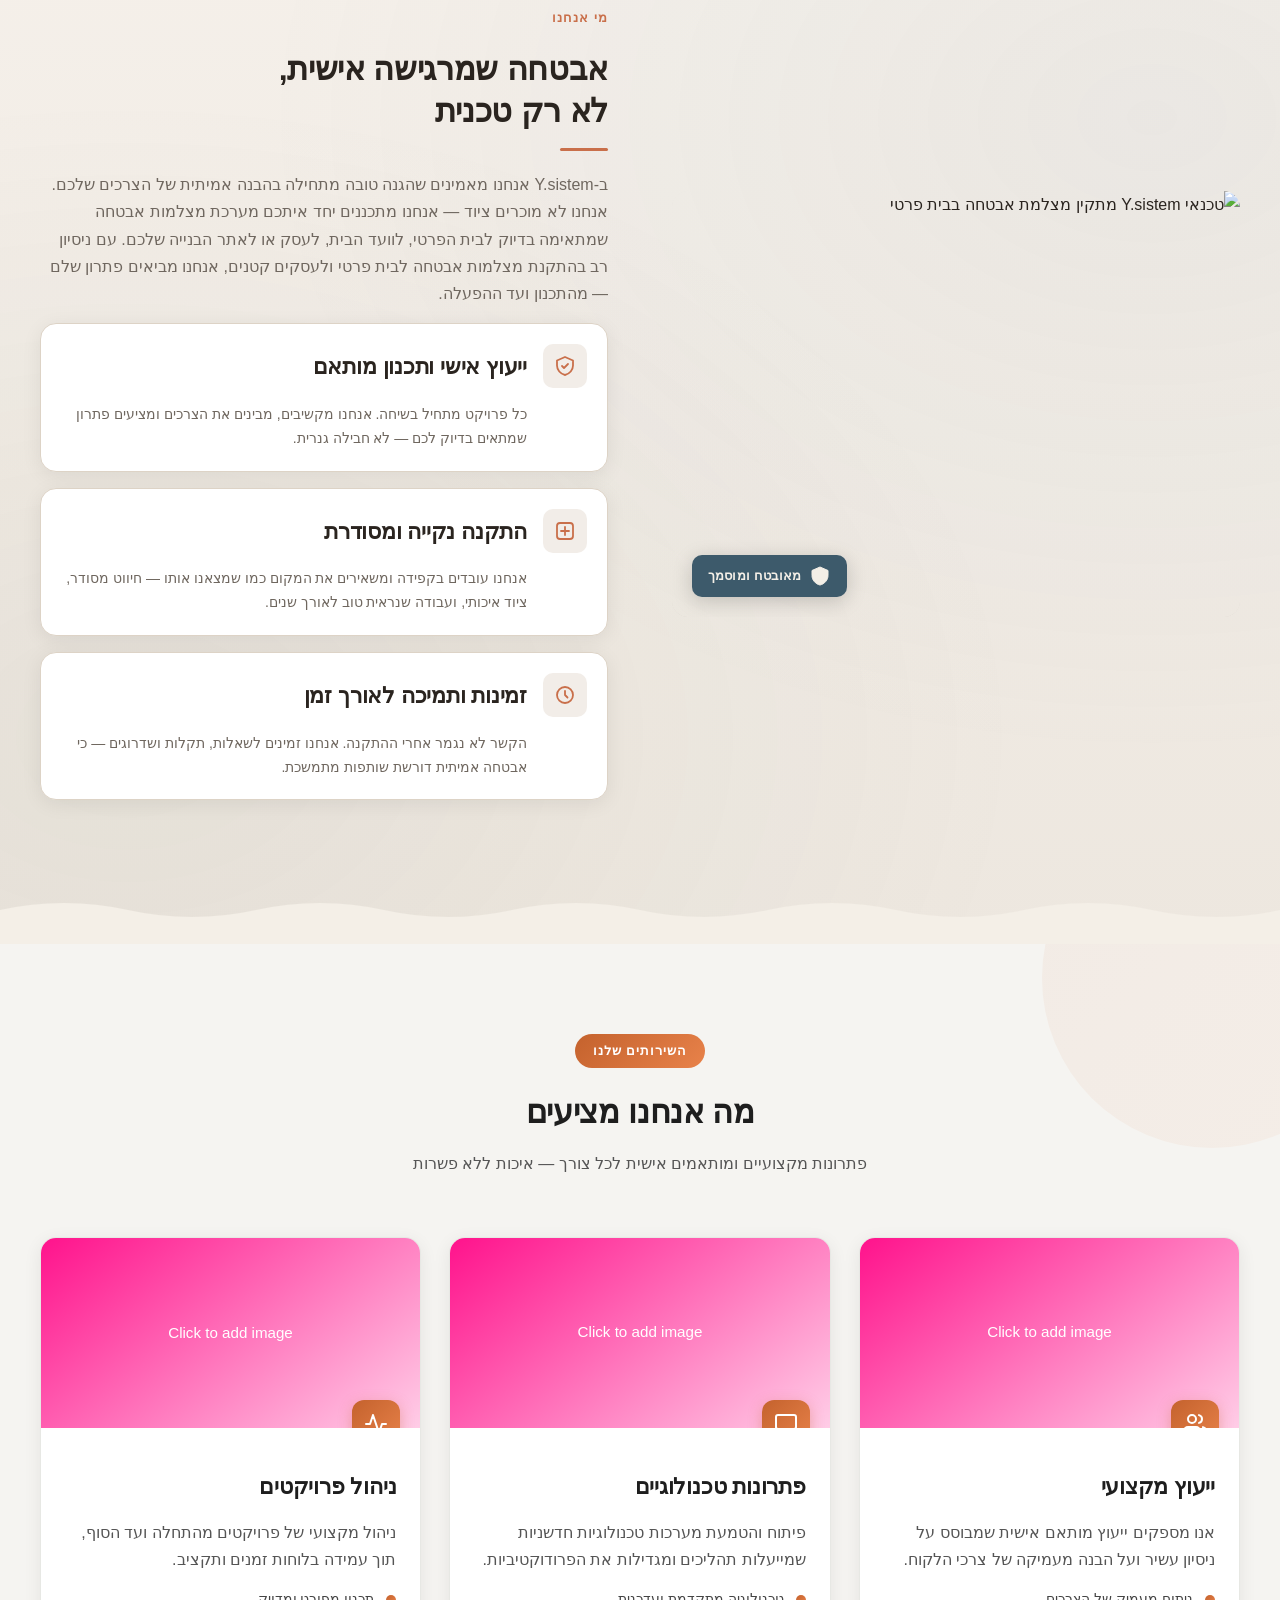
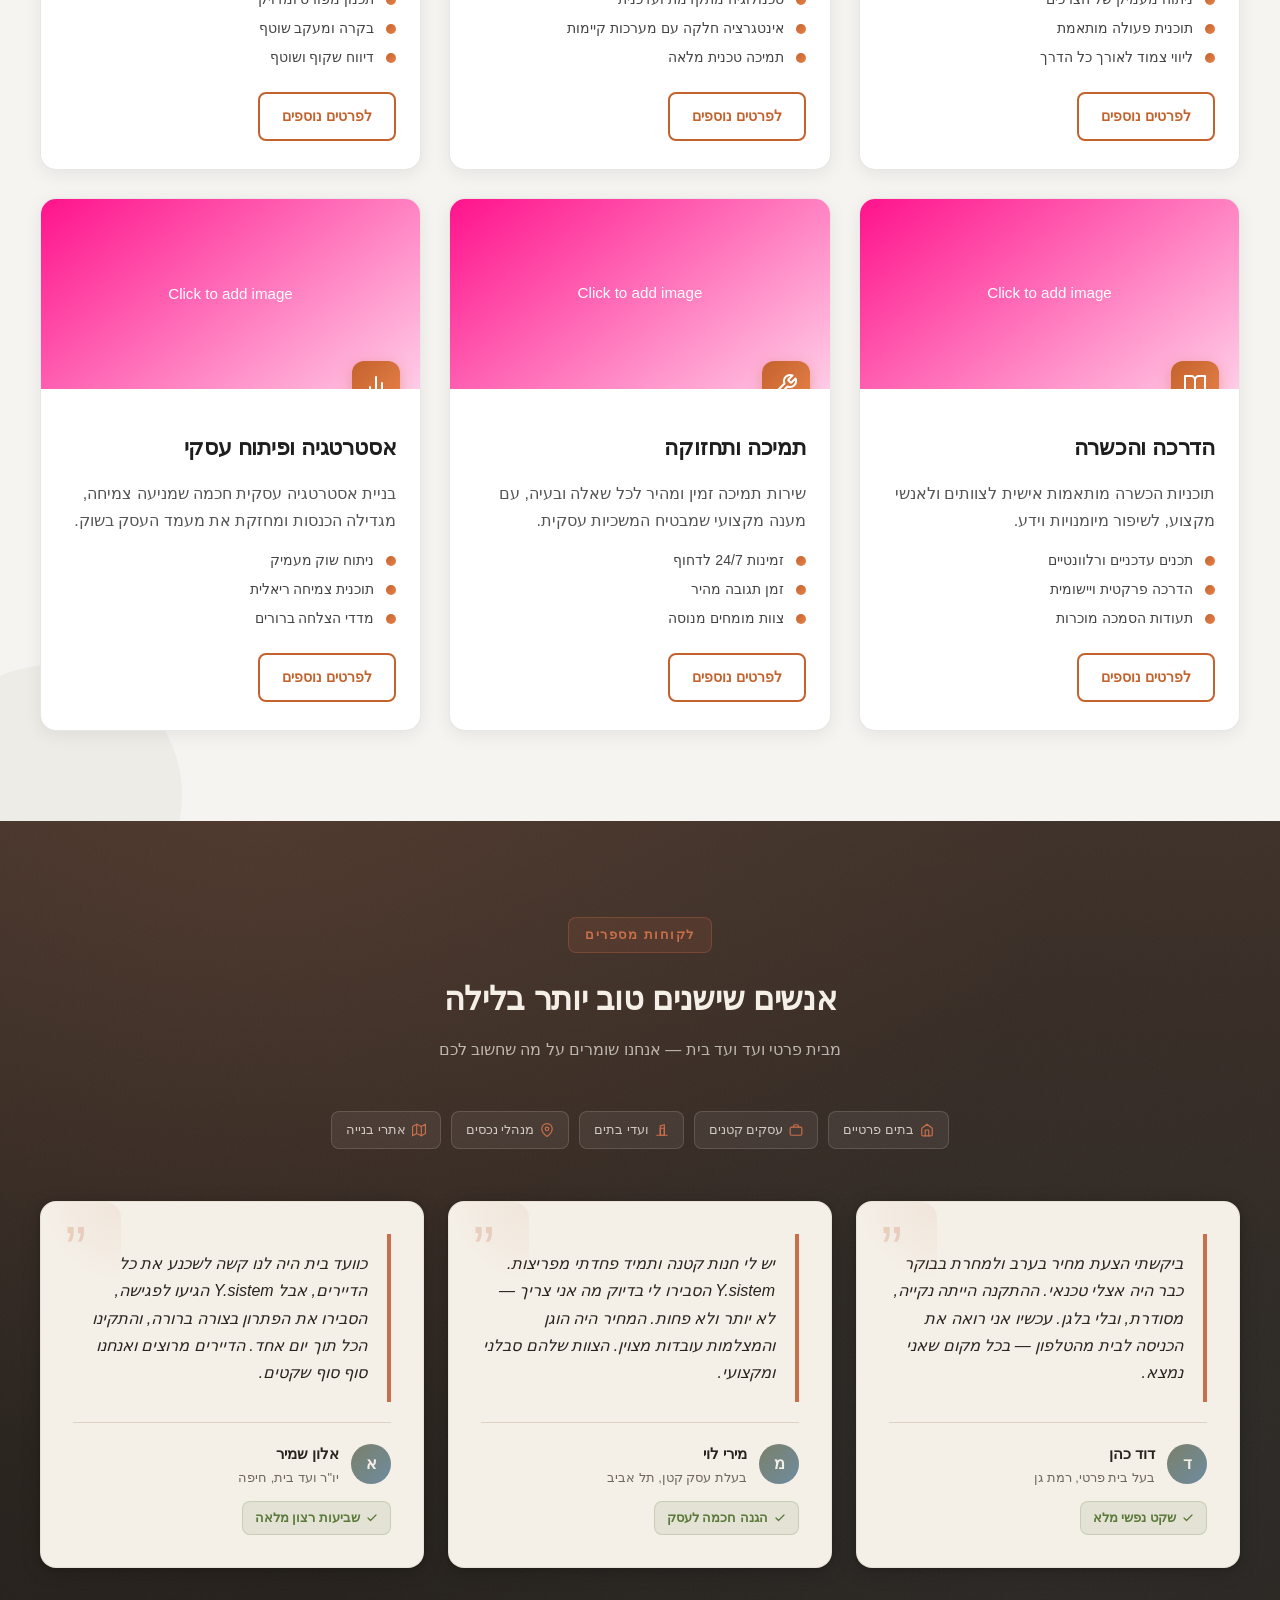
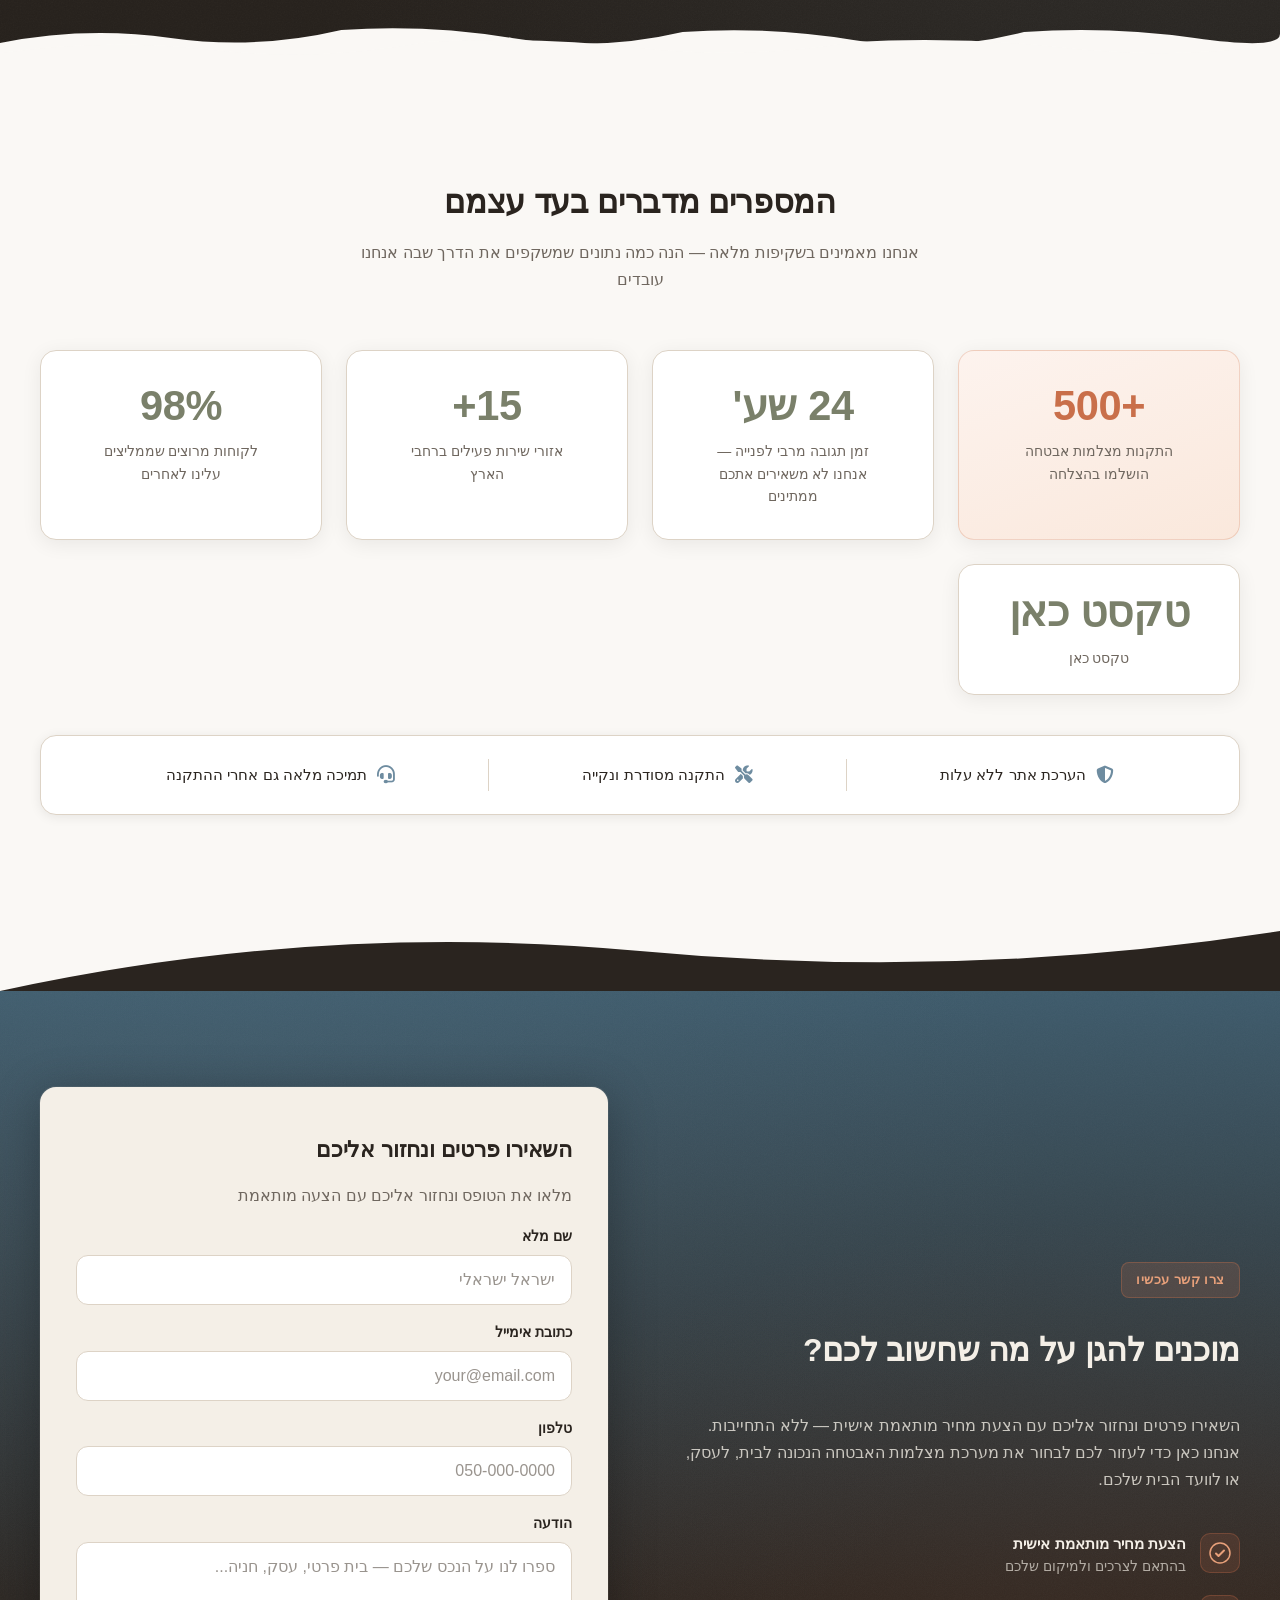
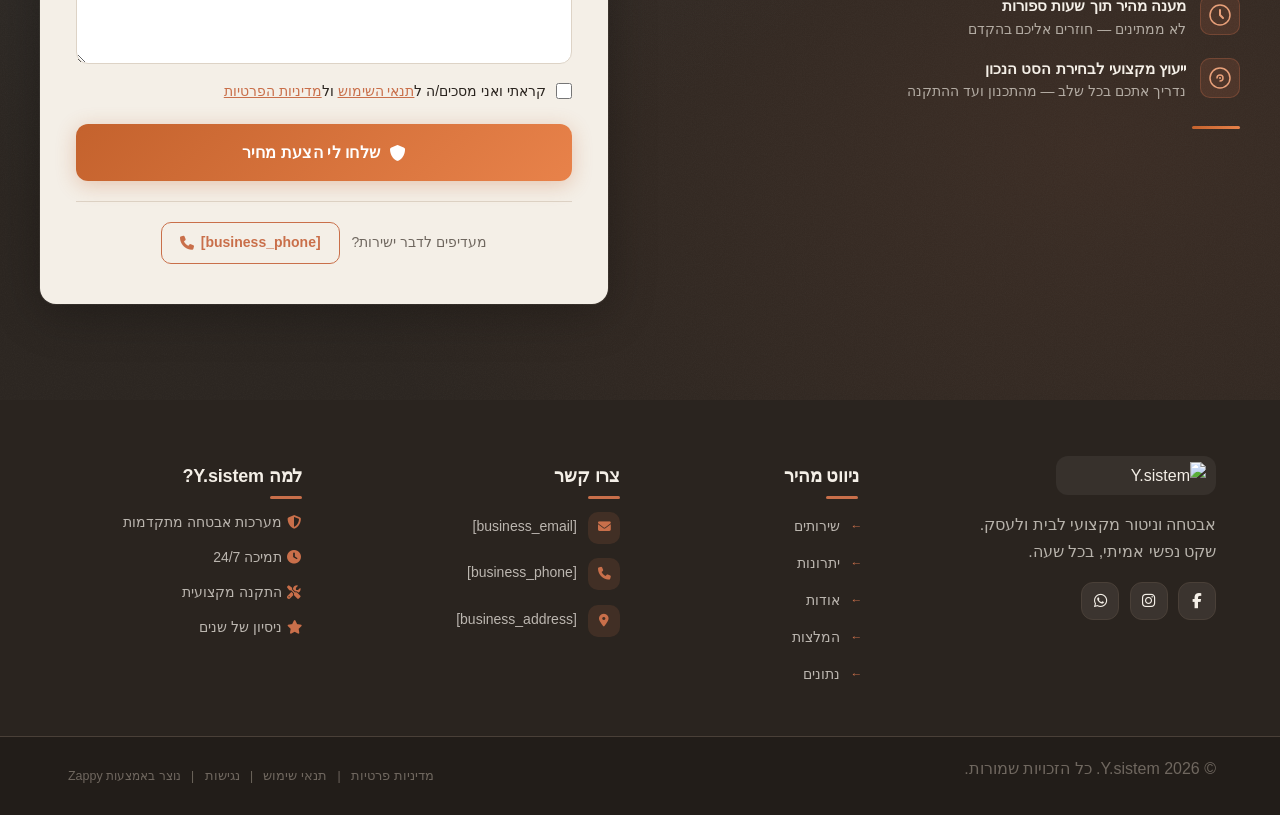
==== commit 77fc64a1: "Background sync: Progressive GitHub Sync" ====
--- a/index.html
+++ b/index.html
@@ -1433,24 +1433,27 @@
     <!-- Stats Grid -->
     <div class="index-stats-grid">
 
-      <article class="index-stat-tile index-stat-tile--accent">
+      <article class="index-stat-tile index-stat-tile--accent" data-grid-item-index="0">
         <div class="index-stat-number">+500</div>
         <div class="index-stat-label">התקנות מצלמות אבטחה הושלמו בהצלחה</div>
       </article>
 
-      <article class="index-stat-tile">
+      <article class="index-stat-tile" data-grid-item-index="1">
         <div class="index-stat-number">24 שע'</div>
         <div class="index-stat-label">זמן תגובה מרבי לפנייה — אנחנו לא משאירים אתכם ממתינים</div>
       </article>
 
-      <article class="index-stat-tile">
+      <article class="index-stat-tile" data-grid-item-index="2">
         <div class="index-stat-number">15+</div>
         <div class="index-stat-label">אזורי שירות פעילים ברחבי הארץ</div>
       </article>
 
-      <article class="index-stat-tile">
+      <article class="index-stat-tile" data-grid-item-index="3">
         <div class="index-stat-number">98%</div>
         <div class="index-stat-label">לקוחות מרוצים שממליצים עלינו לאחרים</div>
+      </article><article class="index-stat-tile" style="background-color: rgb(255, 255, 255) !important; padding: 24px 16px !important; box-sizing: border-box;" data-grid-item-index="4">
+        <div class="index-stat-number" >טקסט כאן</div>
+        <div class="index-stat-label" >טקסט כאן</div>
       </article>
 
     </div>
@@ -1458,17 +1461,17 @@
     <!-- Reassurance Band -->
     <div class="index-stats-reassurance">
       <div class="index-reassurance-item">
-        <i class="fa-solid fa-shield-halved index-reassurance-icon" aria-hidden="true"></i>
+        <i class="fa-solid fa-shield-halved index-reassurance-icon" aria-hidden="true" data-element-type="icon" data-element-id="icon-1777501490773-0jwmqfz2s" data-icon-type="fontawesome"></i>
         <span>הערכת אתר ללא עלות</span>
       </div>
       <div class="index-reassurance-divider" aria-hidden="true"></div>
       <div class="index-reassurance-item">
-        <i class="fa-solid fa-screwdriver-wrench index-reassurance-icon" aria-hidden="true"></i>
+        <i class="fa-solid fa-screwdriver-wrench index-reassurance-icon" aria-hidden="true" data-element-type="icon" data-element-id="icon-1777501490773-chlx3il79" data-icon-type="fontawesome"></i>
         <span>התקנה מסודרת ונקייה</span>
       </div>
       <div class="index-reassurance-divider" aria-hidden="true"></div>
       <div class="index-reassurance-item">
-        <i class="fa-solid fa-headset index-reassurance-icon" aria-hidden="true"></i>
+        <i class="fa-solid fa-headset index-reassurance-icon" aria-hidden="true" data-element-type="icon" data-element-id="icon-1777501490773-fuh2gvg66" data-icon-type="fontawesome"></i>
         <span>תמיכה מלאה גם אחרי ההתקנה</span>
       </div>
     </div>
